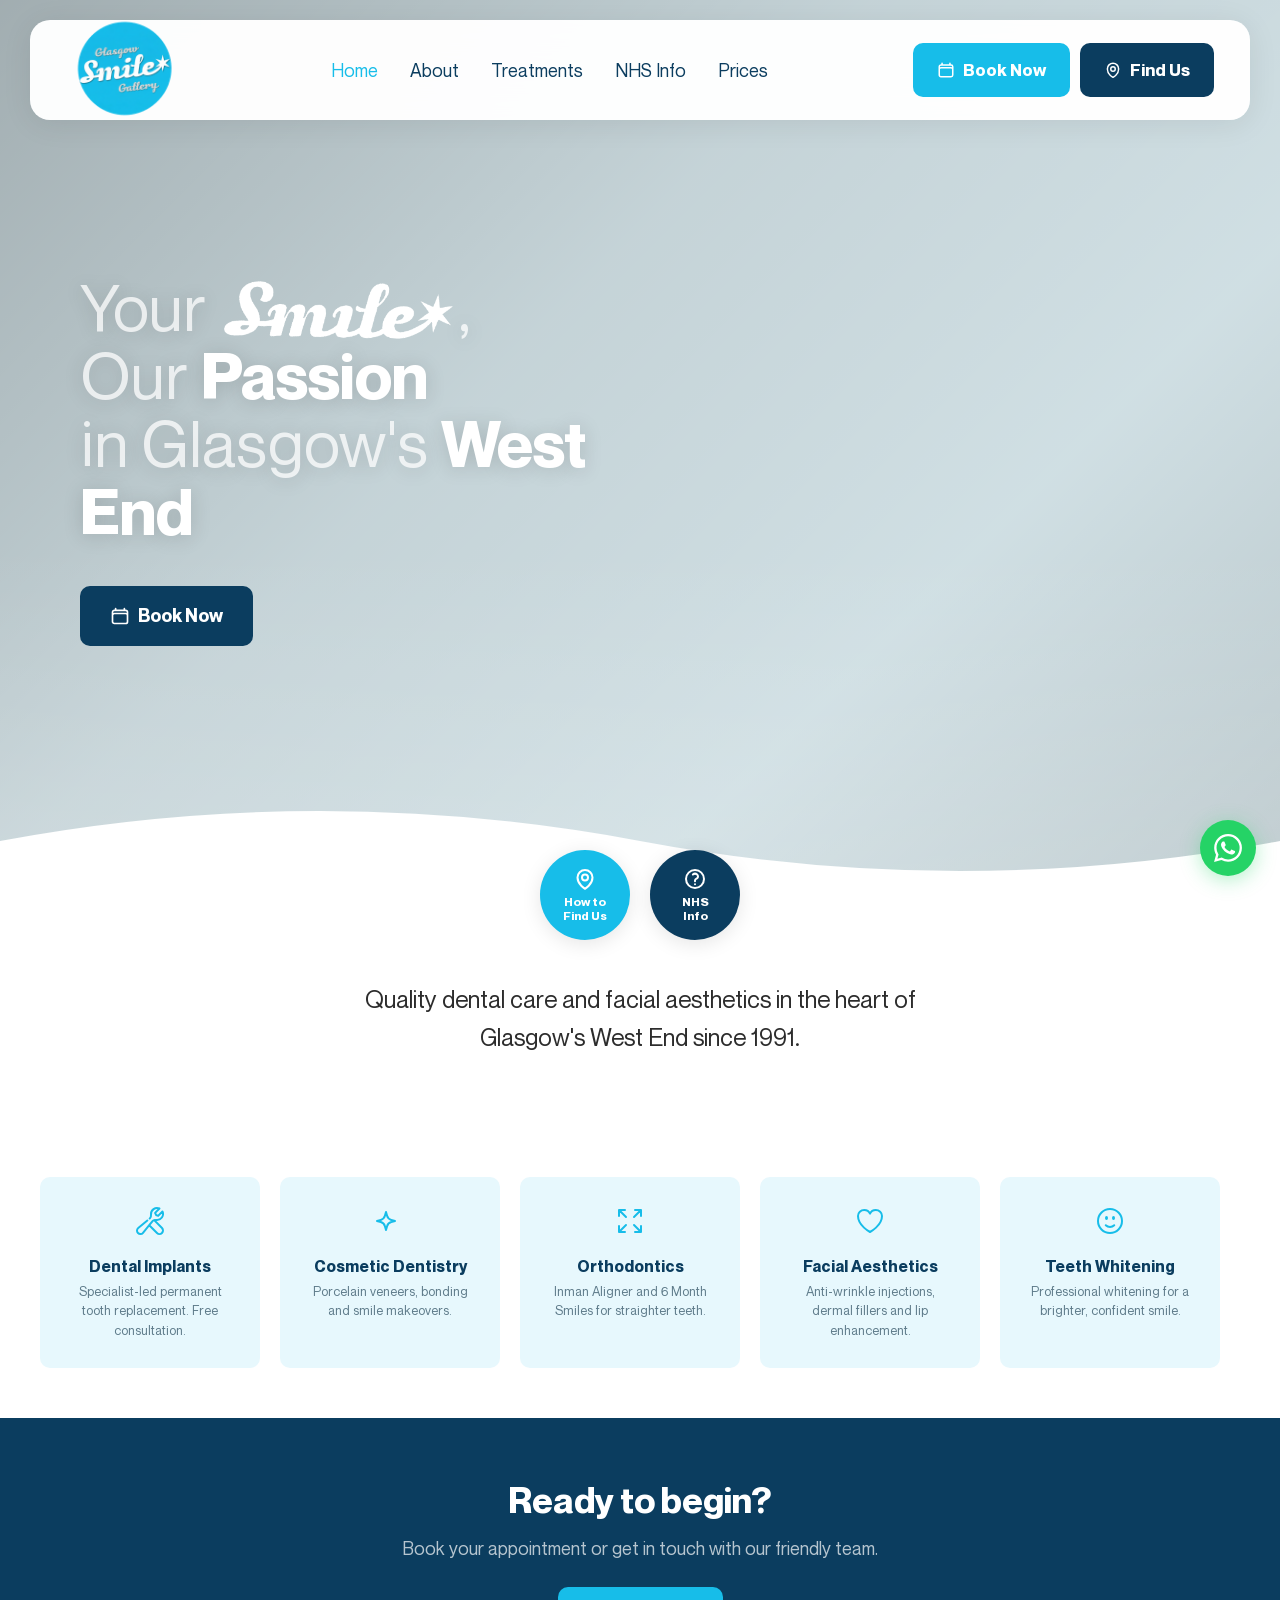
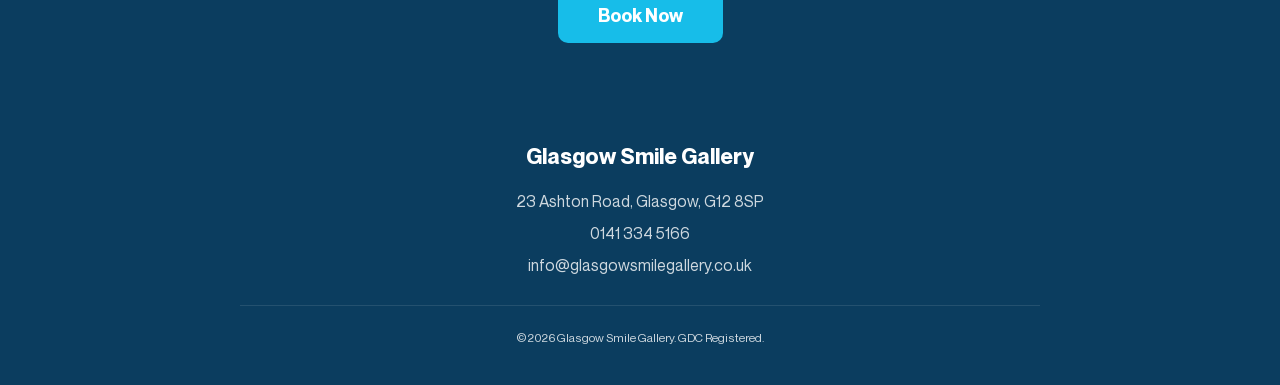
==== index.html @ b2e0656f "Code review fix: strip target=_blank from internal /book/ links The previous commit's sed replacemen" ====
<!DOCTYPE html>
<html lang="en-GB">
<head>
    <meta charset="UTF-8">
    <meta name="viewport" content="width=device-width, initial-scale=1.0">
    <title>Glasgow Smile Gallery | Dentist in Glasgow West End</title>
    <meta name="description" content="Quality dental care and facial aesthetics in Glasgow's West End. Implants, orthodontics, whitening and cosmetic treatments. Book online today.">
    <link rel="canonical" href="https://glasgow-smile-gallery-production.up.railway.app/">
    <meta property="og:title" content="Glasgow Smile Gallery | Dentist in Glasgow West End">
    <meta property="og:description" content="Quality dental care and facial aesthetics in Glasgow's West End. Book online today.">
    <meta property="og:type" content="website">
    <meta property="og:url" content="https://glasgow-smile-gallery-production.up.railway.app/">
    <meta property="og:image" content="https://glasgow-smile-gallery-production.up.railway.app/logo.png">
    <link rel="icon" type="image/png" href="favicon.png">
    <link rel="apple-touch-icon" href="apple-touch-icon.png">
    <link rel="stylesheet" href="styles.css">
    <script type="application/ld+json">
    {
        "@context": "https://schema.org",
        "@type": "Dentist",
        "name": "Glasgow Smile Gallery",
        "image": "https://glasgow-smile-gallery-production.up.railway.app/logo.png",
        "url": "https://glasgow-smile-gallery-production.up.railway.app",
        "telephone": "0141 334 5166",
        "email": "info@glasgowsmilegallery.co.uk",
        "address": {
            "@type": "PostalAddress",
            "streetAddress": "23 Ashton Road",
            "addressLocality": "Glasgow",
            "postalCode": "G12 8SP",
            "addressCountry": "GB"
        },
        "geo": {
            "@type": "GeoCoordinates",
            "latitude": 55.8763,
            "longitude": -4.2928
        },
        "openingHoursSpecification": [
            {"@type": "OpeningHoursSpecification", "dayOfWeek": "Monday", "opens": "09:00", "closes": "17:30"},
            {"@type": "OpeningHoursSpecification", "dayOfWeek": "Tuesday", "opens": "09:00", "closes": "20:00"},
            {"@type": "OpeningHoursSpecification", "dayOfWeek": "Wednesday", "opens": "09:00", "closes": "17:30"},
            {"@type": "OpeningHoursSpecification", "dayOfWeek": "Thursday", "opens": "09:00", "closes": "17:30"},
            {"@type": "OpeningHoursSpecification", "dayOfWeek": "Friday", "opens": "09:00", "closes": "17:30"},
            {"@type": "OpeningHoursSpecification", "dayOfWeek": "Saturday", "opens": "10:00", "closes": "12:30"}
        ],
        "sameAs": [
            "https://facebook.com/glasgowsmilegallery",
            "https://youtube.com/channel/UCJxDzYpsCsJJ_40nl6THbwg"
        ]
    }
    </script>
    <style>
        .hero {
            min-height: 100vh;
            display: flex;
            flex-direction: column;
            justify-content: center;
            position: relative;
            overflow: hidden;
            background: var(--brand-light);
        }

        .hero-video {
            position: absolute;
            inset: 0;
            z-index: 0;
            pointer-events: none;
            overflow: hidden;
            background: var(--brand-light);
        }

        .hero-video video {
            position: absolute;
            top: 0;
            left: 0;
            width: 100%;
            height: 100%;
            object-fit: cover;
            opacity: 0;
            transition: opacity 1.2s ease-in-out;
        }

        .hero-video video.active {
            opacity: 1;
        }

        .hero-overlay {
            position: absolute;
            inset: 0;
            z-index: 1;
            background:
                linear-gradient(135deg,
                    rgba(0, 0, 0, 0.30) 0%,
                    rgba(0, 0, 0, 0.15) 40%,
                    rgba(0, 0, 0, 0.10) 70%,
                    rgba(0, 0, 0, 0.20) 100%
                );
        }

        .hero-curve {
            position: absolute;
            bottom: -1px;
            left: 0;
            right: 0;
            z-index: 3;
            line-height: 0;
        }

        .hero-curve svg {
            display: block;
            width: 100%;
            height: 120px;
        }

        .hero-content {
            position: relative;
            z-index: 2;
            max-width: 1200px;
            margin: 0 auto;
            padding: 140px 40px 120px;
            width: 100%;
        }

        .hero h1 {
            font-family: var(--font-body);
            font-size: clamp(36px, 5vw, 66px);
            font-weight: 400;
            line-height: 1.06;
            color: rgba(255, 255, 255, 0.75);
            max-width: 600px;
            margin-bottom: 40px;
            text-shadow: 0 2px 20px rgba(0, 0, 0, 0.15);
        }

        .hero h1 strong {
            color: #FFFFFF;
            font-weight: 700;
        }

        .logo-smile {
            display: inline-block;
            height: 0.9em;
            width: auto;
            vertical-align: -0.12em;
            margin: 0 0.08em;
        }

        .btn-hero {
            background: var(--brand-dark);
            color: white;
            border: none;
            border-radius: 10px;
            padding: 0 30px;
            height: 60px;
            font-size: 18px;
            font-weight: 700;
        }

        .btn-hero:hover {
            background: #072C44;
            transform: translateY(-2px);
            box-shadow: 0 6px 20px rgba(0, 0, 0, 0.3);
        }

        .curve-circles {
            display: flex;
            justify-content: center;
            gap: 20px;
            position: relative;
            z-index: 4;
            margin-top: -50px;
            padding: 0 40px;
        }

        .curve-circle-link {
            display: flex;
            flex-direction: column;
            align-items: center;
            gap: 8px;
            text-decoration: none;
            transition: transform 0.25s;
        }

        .curve-circle-link:hover { transform: translateY(-4px); }

        .curve-circle {
            width: 90px;
            height: 90px;
            border-radius: 50%;
            display: flex;
            flex-direction: column;
            align-items: center;
            justify-content: center;
            color: white;
            font-family: var(--font-body);
            font-size: 12px;
            font-weight: 700;
            text-align: center;
            line-height: 1.2;
            box-shadow: 0 4px 20px rgba(0, 0, 0, 0.1);
        }

        .curve-circle.blue { background: #17BDE9; }
        .curve-circle.dark { background: #0B3D5F; }

        .curve-circle svg {
            width: 24px;
            height: 24px;
            margin-bottom: 4px;
        }

        .hero::after {
            content: '';
            position: absolute;
            bottom: 0;
            left: 0;
            right: 0;
            height: 40%;
            z-index: 1;
            background: linear-gradient(to top, rgba(255, 255, 255, 0.15) 0%, transparent 100%);
            pointer-events: none;
        }

        .treatment-carousel {
            background: var(--brand-white);
            padding: 60px 40px 40px;
            position: relative;
            z-index: 1;
        }

        .carousel-track {
            display: flex;
            gap: 20px;
            max-width: 1200px;
            margin: 0 auto;
            overflow-x: auto;
            scroll-snap-type: x mandatory;
            -webkit-overflow-scrolling: touch;
            scrollbar-width: none;
            padding-bottom: 10px;
        }

        .carousel-track::-webkit-scrollbar { display: none; }

        .carousel-card {
            flex: 0 0 220px;
            scroll-snap-align: start;
            background: var(--brand-light);
            border-radius: 10px;
            padding: 28px 24px;
            text-align: center;
            text-decoration: none;
            transition: all 0.25s;
            cursor: pointer;
        }

        .carousel-card:hover {
            background: var(--brand-primary);
            color: white;
            transform: translateY(-4px);
            box-shadow: 0 8px 24px rgba(23, 189, 233, 0.2);
        }

        .carousel-card:hover .carousel-card-title,
        .carousel-card:hover .carousel-card-desc,
        .carousel-card:hover .carousel-card-icon {
            color: white;
        }

        .carousel-card-icon {
            font-size: 32px;
            margin-bottom: 12px;
            color: var(--brand-primary);
            transition: color 0.25s;
        }

        .carousel-card-icon svg {
            width: 32px;
            height: 32px;
        }

        .carousel-card-title {
            font-family: var(--font-body);
            font-size: 16px;
            font-weight: 700;
            color: var(--brand-dark);
            margin-bottom: 6px;
            transition: color 0.25s;
        }

        .carousel-card-desc {
            font-family: var(--font-body);
            font-size: 13px;
            font-weight: 400;
            color: var(--brand-muted);
            line-height: 1.5;
            transition: color 0.25s;
        }

        .tagline {
            text-align: center;
            padding: 40px 40px 60px;
            position: relative;
            z-index: 1;
            background: var(--brand-white);
        }

        .tagline p {
            font-family: var(--font-body);
            font-size: clamp(18px, 2.5vw, 24px);
            font-weight: 400;
            color: var(--brand-text);
            max-width: 600px;
            margin: 0 auto;
            line-height: 1.6;
        }

        @media (max-width: 768px) {
            .hero-content { padding: 120px 24px 100px; }
            .hero h1 { font-size: 36px; }
            .hero-curve svg { height: 60px; }
            .curve-circles { margin-top: -35px; gap: 12px; }
            .curve-circle { width: 75px; height: 75px; font-size: 10px; }
            .curve-circle svg { width: 20px; height: 20px; }
            .treatment-carousel { padding: 50px 16px 30px; }
            .carousel-card { flex: 0 0 180px; padding: 20px 16px; }
            .tagline { padding: 30px 24px 100px; }
        }

        @media (max-width: 480px) {
            .hero h1 { font-size: 30px; }
        }
    </style>
</head>
<body>

    <!-- ── FLOATING NAV ── -->
    <header class="nav-wrapper">
        <nav class="nav">
            <a href="/" class="nav-logo">
                <img src="logo.png" alt="Glasgow Smile Gallery" class="nav-logo-img">
            </a>

            <ul class="nav-links" id="navLinks">
                <li><a href="/" class="active">Home</a></li>
                <li><a href="/about.html">About</a></li>
                <li><a href="/treatments.html">Treatments</a></li>
                <li><a href="/nhs-info.html">NHS Info</a></li>
                <li><a href="/prices.html">Prices</a></li>
            </ul>

            <div class="nav-ctas">
                <a href="/book/" class="btn btn-primary">
                    <svg xmlns="http://www.w3.org/2000/svg" fill="none" viewBox="0 0 24 24" stroke-width="2" stroke="currentColor"><path stroke-linecap="round" stroke-linejoin="round" d="M6.75 3v2.25M17.25 3v2.25M3 18.75V7.5a2.25 2.25 0 0 1 2.25-2.25h13.5A2.25 2.25 0 0 1 21 7.5v11.25m-18 0A2.25 2.25 0 0 0 5.25 21h13.5A2.25 2.25 0 0 0 21 18.75m-18 0v-7.5A2.25 2.25 0 0 1 5.25 9h13.5A2.25 2.25 0 0 1 21 11.25v7.5" /></svg>
                    Book Now
                </a>
                <a href="https://maps.google.com/?q=23+Ashton+Road+Glasgow+G12+8SP" class="btn btn-secondary" target="_blank" rel="noopener">
                    <svg xmlns="http://www.w3.org/2000/svg" fill="none" viewBox="0 0 24 24" stroke-width="2" stroke="currentColor"><path stroke-linecap="round" stroke-linejoin="round" d="M15 10.5a3 3 0 1 1-6 0 3 3 0 0 1 6 0Z" /><path stroke-linecap="round" stroke-linejoin="round" d="M19.5 10.5c0 7.142-7.5 11.25-7.5 11.25S4.5 17.642 4.5 10.5a7.5 7.5 0 0 1 15 0Z" /></svg>
                    Find Us
                </a>
            </div>

            <button class="nav-mobile-toggle" onclick="document.getElementById('navLinks').classList.toggle('open')" aria-label="Menu">
                <svg xmlns="http://www.w3.org/2000/svg" fill="none" viewBox="0 0 24 24" stroke-width="2" stroke="currentColor"><path stroke-linecap="round" stroke-linejoin="round" d="M3.75 6.75h16.5M3.75 12h16.5m-16.5 5.25h16.5" /></svg>
            </button>
        </nav>
    </header>

    <main>
    <!-- ── HERO ── -->
    <section class="hero">
        <div class="hero-video">
            <video class="active" muted playsinline>
                <source src="https://videos.pexels.com/video-files/8746866/8746866-hd_1920_1080_25fps.mp4" type="video/mp4">
            </video>
            <video muted playsinline preload="none">
                <source src="https://videos.pexels.com/video-files/8724239/8724239-hd_2048_1080_25fps.mp4" type="video/mp4">
            </video>
            <video muted playsinline preload="none">
                <source src="https://videos.pexels.com/video-files/10159566/10159566-hd_2048_1080_25fps.mp4" type="video/mp4">
            </video>
        </div>
        <div class="hero-overlay"></div>
        <div class="hero-content">
            <h1>Your <img src="smile-text.png" alt="Smile" class="logo-smile">,<br>Our <strong>Passion</strong><br>in Glasgow's <strong>West End</strong></h1>
            <a href="/book/" class="btn btn-hero">
                <svg xmlns="http://www.w3.org/2000/svg" fill="none" viewBox="0 0 24 24" stroke-width="2" stroke="currentColor" style="width:20px;height:20px"><path stroke-linecap="round" stroke-linejoin="round" d="M6.75 3v2.25M17.25 3v2.25M3 18.75V7.5a2.25 2.25 0 0 1 2.25-2.25h13.5A2.25 2.25 0 0 1 21 7.5v11.25m-18 0A2.25 2.25 0 0 0 5.25 21h13.5A2.25 2.25 0 0 0 21 18.75m-18 0v-7.5A2.25 2.25 0 0 1 5.25 9h13.5A2.25 2.25 0 0 1 21 11.25v7.5" /></svg>
                Book Now
            </a>
        </div>
        <div class="hero-curve">
            <svg viewBox="0 0 1440 120" preserveAspectRatio="none" xmlns="http://www.w3.org/2000/svg">
                <path d="M0,120 L0,60 Q360,0 720,60 Q1080,120 1440,60 L1440,120 Z" fill="#FFFFFF"/>
            </svg>
        </div>
    </section>

    <!-- Circle buttons on the curve -->
    <div class="curve-circles">
        <a href="https://maps.google.com/?q=23+Ashton+Road+Glasgow+G12+8SP" class="curve-circle-link" target="_blank" rel="noopener">
            <div class="curve-circle blue">
                <svg xmlns="http://www.w3.org/2000/svg" fill="none" viewBox="0 0 24 24" stroke-width="2" stroke="currentColor"><path stroke-linecap="round" stroke-linejoin="round" d="M15 10.5a3 3 0 1 1-6 0 3 3 0 0 1 6 0Z" /><path stroke-linecap="round" stroke-linejoin="round" d="M19.5 10.5c0 7.142-7.5 11.25-7.5 11.25S4.5 17.642 4.5 10.5a7.5 7.5 0 0 1 15 0Z" /></svg>
                How to<br>Find Us
            </div>
        </a>
        <a href="/nhs-info.html" class="curve-circle-link">
            <div class="curve-circle dark">
                <svg xmlns="http://www.w3.org/2000/svg" fill="none" viewBox="0 0 24 24" stroke-width="2" stroke="currentColor"><path stroke-linecap="round" stroke-linejoin="round" d="M9.879 7.519c1.171-1.025 3.071-1.025 4.242 0 1.172 1.025 1.172 2.687 0 3.712-.203.179-.43.326-.67.442-.745.361-1.45.999-1.45 1.827v.75M21 12a9 9 0 1 1-18 0 9 9 0 0 1 18 0Zm-9 5.25h.008v.008H12v-.008Z" /></svg>
                NHS<br>Info
            </div>
        </a>
    </div>

    <!-- ── TAGLINE ── -->
    <section class="tagline">
        <p>Quality dental care and facial aesthetics in the heart of Glasgow's West End since 1991.</p>
    </section>

    <!-- ── TREATMENT CAROUSEL ── -->
    <div class="treatment-carousel">
        <div class="carousel-track">
            <a href="/implants.html" class="carousel-card">
                <div class="carousel-card-icon">
                    <svg xmlns="http://www.w3.org/2000/svg" fill="none" viewBox="0 0 24 24" stroke-width="1.5" stroke="currentColor"><path stroke-linecap="round" stroke-linejoin="round" d="M11.42 15.17 17.25 21A2.652 2.652 0 0 0 21 17.25l-5.877-5.877M11.42 15.17l2.496-3.03c.317-.384.74-.626 1.208-.766M11.42 15.17l-4.655 5.653a2.548 2.548 0 1 1-3.586-3.586l6.837-5.63m5.108-.233c.55-.164 1.163-.188 1.743-.14a4.5 4.5 0 0 0 4.486-6.336l-3.276 3.277a3.004 3.004 0 0 1-2.25-2.25l3.276-3.276a4.5 4.5 0 0 0-6.336 4.486c.091 1.076-.071 2.264-.904 2.95l-.102.085" /></svg>
                </div>
                <div class="carousel-card-title">Dental Implants</div>
                <div class="carousel-card-desc">Specialist-led permanent tooth replacement. Free consultation.</div>
            </a>
            <a href="/treatments.html" class="carousel-card">
                <div class="carousel-card-icon">
                    <svg xmlns="http://www.w3.org/2000/svg" fill="none" viewBox="0 0 24 24" stroke-width="1.5" stroke="currentColor"><path stroke-linecap="round" stroke-linejoin="round" d="M9.813 15.904 9 18.75l-.813-2.846a4.5 4.5 0 0 0-3.09-3.09L2.25 12l2.846-.813a4.5 4.5 0 0 0 3.09-3.09L9 5.25l.813 2.846a4.5 4.5 0 0 0 3.09 3.09L15.75 12l-2.846.813a4.5 4.5 0 0 0-3.09 3.09Z" /></svg>
                </div>
                <div class="carousel-card-title">Cosmetic Dentistry</div>
                <div class="carousel-card-desc">Porcelain veneers, bonding and smile makeovers.</div>
            </a>
            <a href="/treatments.html" class="carousel-card">
                <div class="carousel-card-icon">
                    <svg xmlns="http://www.w3.org/2000/svg" fill="none" viewBox="0 0 24 24" stroke-width="1.5" stroke="currentColor"><path stroke-linecap="round" stroke-linejoin="round" d="M3.75 3.75v4.5m0-4.5h4.5m-4.5 0L9 9M3.75 20.25v-4.5m0 4.5h4.5m-4.5 0L9 15M20.25 3.75h-4.5m4.5 0v4.5m0-4.5L15 9m5.25 11.25h-4.5m4.5 0v-4.5m0 4.5L15 15" /></svg>
                </div>
                <div class="carousel-card-title">Orthodontics</div>
                <div class="carousel-card-desc">Inman Aligner and 6 Month Smiles for straighter teeth.</div>
            </a>
            <a href="/treatments.html" class="carousel-card">
                <div class="carousel-card-icon">
                    <svg xmlns="http://www.w3.org/2000/svg" fill="none" viewBox="0 0 24 24" stroke-width="1.5" stroke="currentColor"><path stroke-linecap="round" stroke-linejoin="round" d="M21 8.25c0-2.485-2.099-4.5-4.688-4.5-1.935 0-3.597 1.126-4.312 2.733-.715-1.607-2.377-2.733-4.313-2.733C5.1 3.75 3 5.765 3 8.25c0 7.22 9 12 9 12s9-4.78 9-12Z" /></svg>
                </div>
                <div class="carousel-card-title">Facial Aesthetics</div>
                <div class="carousel-card-desc">Anti-wrinkle injections, dermal fillers and lip enhancement.</div>
            </a>
            <a href="/treatments.html" class="carousel-card">
                <div class="carousel-card-icon">
                    <svg xmlns="http://www.w3.org/2000/svg" fill="none" viewBox="0 0 24 24" stroke-width="1.5" stroke="currentColor"><path stroke-linecap="round" stroke-linejoin="round" d="M15.182 15.182a4.5 4.5 0 0 1-6.364 0M21 12a9 9 0 1 1-18 0 9 9 0 0 1 18 0ZM9.75 9.75c0 .414-.168.75-.375.75S9 10.164 9 9.75 9.168 9 9.375 9s.375.336.375.75Zm-.375 0h.008v.015h-.008V9.75Zm5.625 0c0 .414-.168.75-.375.75s-.375-.336-.375-.75.168-.75.375-.75.375.336.375.75Zm-.375 0h.008v.015h-.008V9.75Z" /></svg>
                </div>
                <div class="carousel-card-title">Teeth Whitening</div>
                <div class="carousel-card-desc">Professional whitening for a brighter, confident smile.</div>
            </a>
            <a href="/treatments.html" class="carousel-card">
                <div class="carousel-card-icon">
                    <svg xmlns="http://www.w3.org/2000/svg" fill="none" viewBox="0 0 24 24" stroke-width="1.5" stroke="currentColor"><path stroke-linecap="round" stroke-linejoin="round" d="M9 12.75 11.25 15 15 9.75M21 12a9 9 0 1 1-18 0 9 9 0 0 1 18 0Z" /></svg>
                </div>
                <div class="carousel-card-title">General & NHS</div>
                <div class="carousel-card-desc">Check-ups, fillings, crowns and preventive dental care.</div>
            </a>
        </div>
    </div>

    <!-- ── CTA BANNER ── -->
    <div class="cta-banner">
        <h2>Ready to begin?</h2>
        <p>Book your appointment or get in touch with our friendly team.</p>
        <a href="/book/" class="btn btn-primary btn-lg">Book Now</a>
    </div>

    </main>

    <!-- ── FOOTER ── -->
    <footer class="footer" id="find-us">
        <div class="footer-content">
            <div class="footer-logo">Glasgow Smile Gallery</div>
            <div class="footer-info">
                <a href="https://maps.google.com/?q=23+Ashton+Road+Glasgow+G12+8SP" target="_blank" rel="noopener">23 Ashton Road, Glasgow, G12 8SP</a><br>
                <a href="tel:01413345166">0141 334 5166</a><br>
                <a href="mailto:info@glasgowsmilegallery.co.uk">info@glasgowsmilegallery.co.uk</a>
            </div>
            <div class="footer-bottom">
                &copy; 2026 Glasgow Smile Gallery. GDC Registered.
            </div>
        </div>
    </footer>

    <!-- ── WHATSAPP FLOAT ── -->
    <a href="https://wa.me/441413345166" class="whatsapp-float" target="_blank" rel="noopener" aria-label="WhatsApp">
        <svg viewBox="0 0 24 24" xmlns="http://www.w3.org/2000/svg"><path d="M17.472 14.382c-.297-.149-1.758-.867-2.03-.967-.273-.099-.471-.148-.67.15-.197.297-.767.966-.94 1.164-.173.199-.347.223-.644.075-.297-.15-1.255-.463-2.39-1.475-.883-.788-1.48-1.761-1.653-2.059-.173-.297-.018-.458.13-.606.134-.133.298-.347.446-.52.149-.174.198-.298.298-.497.099-.198.05-.371-.025-.52-.075-.149-.669-1.612-.916-2.207-.242-.579-.487-.5-.669-.51-.173-.008-.371-.01-.57-.01-.198 0-.52.074-.792.372-.272.297-1.04 1.016-1.04 2.479 0 1.462 1.065 2.875 1.213 3.074.149.198 2.096 3.2 5.077 4.487.709.306 1.262.489 1.694.625.712.227 1.36.195 1.871.118.571-.085 1.758-.719 2.006-1.413.248-.694.248-1.289.173-1.413-.074-.124-.272-.198-.57-.347m-5.421 7.403h-.004a9.87 9.87 0 01-5.031-1.378l-.361-.214-3.741.982.998-3.648-.235-.374a9.86 9.86 0 01-1.51-5.26c.001-5.45 4.436-9.884 9.888-9.884 2.64 0 5.122 1.03 6.988 2.898a9.825 9.825 0 012.893 6.994c-.003 5.45-4.437 9.884-9.885 9.884m8.413-18.297A11.815 11.815 0 0012.05 0C5.495 0 .16 5.335.157 11.892c0 2.096.547 4.142 1.588 5.945L.057 24l6.305-1.654a11.882 11.882 0 005.683 1.448h.005c6.554 0 11.89-5.335 11.893-11.893a11.821 11.821 0 00-3.48-8.413Z"/></svg>
    </a>

    <!-- ── MOBILE STICKY BOOK NOW ── -->
    <div class="mobile-sticky">
        <a href="/book/" class="btn btn-primary">
            <svg xmlns="http://www.w3.org/2000/svg" fill="none" viewBox="0 0 24 24" stroke-width="2" stroke="currentColor"><path stroke-linecap="round" stroke-linejoin="round" d="M6.75 3v2.25M17.25 3v2.25M3 18.75V7.5a2.25 2.25 0 0 1 2.25-2.25h13.5A2.25 2.25 0 0 1 21 7.5v11.25m-18 0A2.25 2.25 0 0 0 5.25 21h13.5A2.25 2.25 0 0 0 21 18.75m-18 0v-7.5A2.25 2.25 0 0 1 5.25 9h13.5A2.25 2.25 0 0 1 21 11.25v7.5" /></svg>
            Book Now
        </a>
    </div>

    <!-- ── VIDEO ROTATION CONTROLLER ── -->
    <script>
    (function() {
        var videos = document.querySelectorAll('.hero-video video');
        if (!videos.length) return;

        var clips = [
            { start: 3, end: 7, speed: 0.7 },
            { start: 1, end: 4, speed: 1.0 },
            { start: 2, end: 6, speed: 0.8 }
        ];

        var current = 0;

        function playClip(index) {
            var video = videos[index];
            var clip = clips[index];

            video.playbackRate = clip.speed;
            video.currentTime = clip.start;
            video.classList.add('active');
            video.play().catch(function(){});

            var checkTime = setInterval(function() {
                if (video.currentTime >= clip.end) {
                    clearInterval(checkTime);
                    video.classList.remove('active');

                    current = (current + 1) % videos.length;
                    setTimeout(function() {
                        playClip(current);
                    }, 300);
                }
            }, 100);
        }

        videos[0].addEventListener('canplay', function() {
            playClip(0);
        }, { once: true });

        videos.forEach(function(v) {
            v.load();
        });
    })();
    </script>

</body>
</html>
---- styles.css ----
/* ============================================
   GLASGOW SMILE GALLERY — Design System
   CubeDental-inspired. Clarity-first.
   Self-hosted typography.
   ============================================ */

/* ── @FONT-FACE — EDITORIAL NEW (Display/Headings) ── */
@font-face {
    font-family: 'Editorial New';
    src: url('fonts/EditorialNew-Light.woff2') format('woff2');
    font-weight: 300;
    font-style: normal;
    font-display: swap;
}

@font-face {
    font-family: 'Editorial New';
    src: url('fonts/EditorialNew-Regular.woff2') format('woff2');
    font-weight: 400;
    font-style: normal;
    font-display: swap;
}

@font-face {
    font-family: 'Editorial New';
    src: url('fonts/EditorialNew-Medium.woff2') format('woff2');
    font-weight: 500;
    font-style: normal;
    font-display: swap;
}

/* ── @FONT-FACE — NEUE MONTREAL (Body/Nav/UI) ── */
@font-face {
    font-family: 'Neue Montreal';
    src: url('fonts/NeueMontreal-Light.woff2') format('woff2');
    font-weight: 300;
    font-style: normal;
    font-display: swap;
}

@font-face {
    font-family: 'Neue Montreal';
    src: url('fonts/NeueMontreal-Regular.woff2') format('woff2');
    font-weight: 400;
    font-style: normal;
    font-display: swap;
}

@font-face {
    font-family: 'Neue Montreal';
    src: url('fonts/NeueMontreal-Medium.woff2') format('woff2');
    font-weight: 500;
    font-style: normal;
    font-display: swap;
}

@font-face {
    font-family: 'Neue Montreal';
    src: url('fonts/NeueMontreal-Bold.woff2') format('woff2');
    font-weight: 700;
    font-style: normal;
    font-display: swap;
}

/* ── @FONT-FACE — CORPORATIVE SANS ROUNDED (Cards/Info) ── */
@font-face {
    font-family: 'Corporative Sans Rd';
    src: url('fonts/CorporativeSansRd-Light.woff2') format('woff2');
    font-weight: 300;
    font-style: normal;
    font-display: swap;
}

@font-face {
    font-family: 'Corporative Sans Rd';
    src: url('fonts/CorporativeSansRd-Regular.woff2') format('woff2');
    font-weight: 400;
    font-style: normal;
    font-display: swap;
}

:root {
    --brand-primary: #17BDE9;
    --brand-accent: #17BDE9;
    --brand-dark: #0B3D5F;
    --brand-light: #E7F8FD;
    --brand-white: #FFFFFF;
    --brand-text: #2C2C2C;
    --brand-muted: #5E7B8A;
    --brand-border: #CFEBF5;
    --nav-shadow: 0 4px 30px rgba(0, 0, 0, 0.08);
    --radius-nav: 20px;
    --radius-btn: 10px;
    --font-display: 'Editorial New', Georgia, serif;
    --font-body: 'Neue Montreal', -apple-system, BlinkMacSystemFont, sans-serif;
    --font-detail: 'Corporative Sans Rd', 'Neue Montreal', sans-serif;
}

* { margin: 0; padding: 0; box-sizing: border-box; }

html {
    scroll-behavior: smooth;
    -webkit-font-smoothing: antialiased;
}

body {
    font-family: var(--font-body);
    font-size: 18px;
    color: var(--brand-text);
    background: var(--brand-white);
    overflow-x: hidden;
}

/* ── FLOATING NAV ── */
.nav-wrapper {
    position: fixed;
    top: 0;
    left: 0;
    right: 0;
    z-index: 100;
    padding: 20px 30px;
}

.nav {
    max-width: 1400px;
    margin: 0 auto;
    background: rgba(255, 255, 255, 0.97);
    backdrop-filter: blur(20px);
    -webkit-backdrop-filter: blur(20px);
    border-radius: var(--radius-nav);
    box-shadow: var(--nav-shadow);
    display: flex;
    align-items: center;
    justify-content: space-between;
    padding: 24px 36px;
    height: 100px;
}

.nav-logo {
    display: flex;
    align-items: center;
    text-decoration: none;
    color: var(--brand-dark);
    flex-shrink: 0;
}

.nav-logo-img {
    display: block;
    height: 120px;
    width: auto;
}

.nav-links {
    display: flex;
    align-items: center;
    gap: 32px;
    list-style: none;
}

.nav-links a {
    text-decoration: none;
    color: var(--brand-dark);
    font-size: 18px;
    font-weight: 400;
    transition: color 0.2s;
}

.nav-links a:hover,
.nav-links a.active {
    color: var(--brand-accent);
}

.nav-ctas {
    display: flex;
    gap: 10px;
}

.btn {
    display: inline-flex;
    align-items: center;
    justify-content: center;
    gap: 8px;
    padding: 0 24px;
    height: 54px;
    border-radius: var(--radius-btn);
    font-family: var(--font-body);
    font-size: 17px;
    font-weight: 700;
    text-decoration: none;
    cursor: pointer;
    border: none;
    transition: all 0.25s ease;
}

/* Light brand blue — primary commit action (Book Now) */
.btn-primary {
    background: var(--brand-accent);
    color: white;
}

.btn-primary:hover {
    background: #0FA8D0;
    transform: translateY(-1px);
    box-shadow: 0 4px 15px rgba(23, 189, 233, 0.35);
}

/* Dark navy — weight/hierarchy/emphasis (Find Us, Our Locations) */
.btn-secondary {
    background: var(--brand-dark);
    color: white;
}

.btn-secondary:hover {
    background: #072C44;
    transform: translateY(-1px);
    box-shadow: 0 4px 15px rgba(11, 61, 95, 0.35);
}

.btn-outline {
    background: transparent;
    color: var(--brand-primary);
    border: 2px solid var(--brand-primary);
}

.btn-outline:hover {
    background: var(--brand-primary);
    color: white;
    transform: translateY(-1px);
    box-shadow: 0 4px 15px rgba(23, 189, 233, 0.35);
}

.btn-dark {
    background: var(--brand-dark);
    color: white;
    border-radius: var(--radius-btn);
    padding: 0 30px;
    height: 60px;
    font-size: 18px;
}

.btn-dark:hover {
    background: #072C44;
    transform: translateY(-2px);
    box-shadow: 0 6px 20px rgba(11, 61, 95, 0.3);
}

.btn-lg {
    padding: 0 40px;
    height: 56px;
    font-size: 18px;
}

.btn svg {
    width: 18px;
    height: 18px;
}

.nav-mobile-toggle {
    display: none;
    background: none;
    border: none;
    cursor: pointer;
    padding: 8px;
    color: var(--brand-dark);
}

.nav-mobile-toggle svg {
    width: 24px;
    height: 24px;
}

/* ── PAGE HEADER ── */
.page-header {
    padding: 160px 40px 60px;
    text-align: center;
    background: linear-gradient(135deg, var(--brand-light) 0%, rgba(23, 189, 233, 0.06) 100%);
}

.page-header h1 {
    font-family: var(--font-body);
    font-size: clamp(36px, 5vw, 54px);
    font-weight: 700;
    color: var(--brand-dark);
    margin-bottom: 16px;
}

.page-header p {
    font-family: var(--font-body);
    font-size: 20px;
    font-weight: 400;
    color: var(--brand-muted);
    max-width: 500px;
    margin: 0 auto;
}

/* ── CONTENT SECTIONS ── */
.section {
    padding: 60px 40px;
    max-width: 900px;
    margin: 0 auto;
}

.section h2 {
    font-family: var(--font-body);
    font-size: clamp(26px, 3.5vw, 36px);
    font-weight: 700;
    color: var(--brand-dark);
    margin-bottom: 20px;
}

.section a {
    color: var(--brand-primary);
    text-decoration: none;
}

.section a:hover {
    text-decoration: underline;
}

.section p {
    font-family: var(--font-body);
    font-size: 18px;
    font-weight: 400;
    line-height: 1.7;
    color: var(--brand-text);
    margin-bottom: 16px;
}

/* ── CARD GRID ── */
.card-grid {
    display: grid;
    grid-template-columns: repeat(auto-fill, minmax(260px, 1fr));
    gap: 20px;
    margin: 30px 0;
}

.card {
    background: var(--brand-white);
    border: 1px solid var(--brand-border);
    border-radius: var(--radius-btn);
    padding: 28px;
    transition: all 0.25s;
    text-decoration: none;
    display: block;
}

a.card:hover {
    border-color: var(--brand-accent);
    box-shadow: 0 8px 30px rgba(23, 189, 233, 0.1);
    transform: translateY(-2px);
}

.card h3 {
    font-family: var(--font-body);
    font-size: 20px;
    font-weight: 700;
    color: var(--brand-dark);
    margin-bottom: 8px;
}

.card p {
    font-family: var(--font-body);
    font-size: 16px;
    font-weight: 400;
    color: var(--brand-muted);
    line-height: 1.6;
    margin-bottom: 0;
}

.card-icon {
    width: 44px;
    height: 44px;
    background: var(--brand-light);
    border-radius: var(--radius-btn);
    display: flex;
    align-items: center;
    justify-content: center;
    margin-bottom: 16px;
    color: var(--brand-accent);
}

.card-icon svg {
    width: 22px;
    height: 22px;
}

/* ── PRICE TABLE ── */
.price-table {
    width: 100%;
    border-collapse: collapse;
    margin: 30px 0;
}

.price-table th,
.price-table td {
    padding: 16px 20px;
    text-align: left;
    border-bottom: 1px solid var(--brand-border);
}

.price-table th {
    font-family: var(--font-body);
    font-size: 13px;
    font-weight: 700;
    text-transform: uppercase;
    letter-spacing: 1px;
    color: var(--brand-muted);
    background: var(--brand-light);
}

.price-table td {
    font-family: var(--font-body);
    font-size: 16px;
    font-weight: 400;
}

.price-table td:last-child {
    font-weight: 700;
    color: var(--brand-dark);
    text-align: right;
}

.price-table th:last-child {
    text-align: right;
}

.price-table tbody tr:hover {
    background: rgba(23, 189, 233, 0.04);
}

/* ── CTA BANNER ── */
.cta-banner {
    background: var(--brand-dark);
    color: white;
    padding: 60px 40px;
    text-align: center;
}

.cta-banner h2 {
    font-family: var(--font-body);
    font-size: clamp(26px, 4vw, 36px);
    font-weight: 700;
    color: white;
    margin-bottom: 16px;
}

.cta-banner p {
    font-family: var(--font-body);
    color: rgba(255, 255, 255, 0.7);
    font-size: 18px;
    margin-bottom: 28px;
    max-width: 500px;
    margin-left: auto;
    margin-right: auto;
}

/* ── TEAM GRID ── */
.team-grid {
    display: grid;
    grid-template-columns: repeat(auto-fill, minmax(200px, 1fr));
    gap: 24px;
    margin: 30px 0;
}

.team-card {
    text-align: center;
    padding: 24px;
}

.team-avatar {
    width: 80px;
    height: 80px;
    border-radius: 50%;
    background: var(--brand-light);
    margin: 0 auto 16px;
    display: flex;
    align-items: center;
    justify-content: center;
    font-family: var(--font-body);
    font-size: 24px;
    font-weight: 700;
    color: var(--brand-dark);
}

.team-card h3 {
    font-family: var(--font-body);
    font-size: 18px;
    font-weight: 700;
    color: var(--brand-dark);
    margin-bottom: 4px;
}

.team-card p {
    font-family: var(--font-body);
    font-size: 15px;
    font-weight: 400;
    color: var(--brand-muted);
    margin-bottom: 0;
}

/* ── INFO BOX ── */
.info-box {
    background: var(--brand-light);
    border-radius: var(--radius-btn);
    padding: 28px;
    margin: 24px 0;
}

.info-box h3 {
    font-family: var(--font-body);
    font-size: 18px;
    font-weight: 700;
    color: var(--brand-dark);
    margin-bottom: 8px;
}

.info-box p, .info-box li {
    font-family: var(--font-body);
    font-size: 16px;
    font-weight: 400;
    color: var(--brand-text);
    line-height: 1.7;
}

.info-box ul {
    list-style: none;
    padding: 0;
}

.info-box li {
    padding: 6px 0;
    padding-left: 20px;
    position: relative;
}

.info-box li::before {
    content: '';
    position: absolute;
    left: 0;
    top: 14px;
    width: 8px;
    height: 8px;
    border-radius: 50%;
    background: var(--brand-accent);
}

/* ── TREATMENT DETAIL PAGE ── */
.treatment-detail {
    padding: 60px 40px;
    max-width: 800px;
    margin: 0 auto;
}

.treatment-detail > p {
    font-family: var(--font-body);
    font-size: 18px;
    font-weight: 400;
    line-height: 1.8;
    color: var(--brand-text);
    margin-bottom: 20px;
}

.treatment-detail h2 {
    font-family: var(--font-body);
    font-size: 28px;
    font-weight: 700;
    color: var(--brand-dark);
    margin: 40px 0 20px;
}

/* FAQ Accordion */
.faq-list {
    margin: 30px 0;
}

.faq-item {
    border-bottom: 1px solid var(--brand-border);
}

.faq-question {
    width: 100%;
    display: flex;
    justify-content: space-between;
    align-items: center;
    padding: 20px 0;
    background: none;
    border: none;
    cursor: pointer;
    font-family: var(--font-body);
    font-size: 18px;
    font-weight: 700;
    color: var(--brand-dark);
    text-align: left;
}

.faq-question:hover {
    color: var(--brand-primary);
}

.faq-icon {
    font-size: 24px;
    font-weight: 300;
    color: var(--brand-primary);
    transition: transform 0.3s;
    flex-shrink: 0;
    margin-left: 16px;
}

.faq-item.open .faq-icon {
    transform: rotate(45deg);
}

.faq-answer {
    display: none;
    padding: 0 0 20px;
    font-family: var(--font-body);
    font-size: 16px;
    font-weight: 400;
    line-height: 1.7;
    color: var(--brand-muted);
}

.faq-item.open .faq-answer {
    display: block;
}

/* Treatment enquiry box */
.enquiry-box {
    background: var(--brand-light);
    border-radius: var(--radius-btn);
    padding: 40px;
    text-align: center;
    margin: 40px 0;
}

.enquiry-box h3 {
    font-family: var(--font-body);
    font-size: 24px;
    font-weight: 700;
    color: var(--brand-dark);
    margin-bottom: 12px;
}

.enquiry-box p {
    font-family: var(--font-body);
    font-size: 16px;
    color: var(--brand-muted);
    margin-bottom: 20px;
}

@media (max-width: 768px) {
    .treatment-detail { padding: 40px 24px; }
    .enquiry-box { padding: 28px 20px; }
}

/* ── FEATURED TREATMENT ── */
.featured-treatment {
    padding: 60px 40px;
    background: var(--brand-light);
}

.featured-inner {
    max-width: 900px;
    margin: 0 auto;
    text-align: center;
}

.featured-badge {
    display: inline-block;
    font-family: var(--font-body);
    font-size: 13px;
    font-weight: 700;
    text-transform: uppercase;
    letter-spacing: 2px;
    color: var(--brand-primary);
    margin-bottom: 16px;
}

.featured-inner h2 {
    font-family: var(--font-body);
    font-size: clamp(30px, 4vw, 44px);
    font-weight: 700;
    color: var(--brand-dark);
    margin-bottom: 16px;
}

.featured-inner p {
    font-family: var(--font-body);
    font-size: 18px;
    font-weight: 400;
    color: var(--brand-text);
    line-height: 1.7;
    max-width: 650px;
    margin: 0 auto 24px;
}

.featured-stats {
    display: flex;
    justify-content: center;
    gap: 40px;
    margin: 32px 0;
    flex-wrap: wrap;
}

.featured-stat {
    text-align: center;
}

.featured-stat-number {
    font-family: var(--font-body);
    font-size: 36px;
    font-weight: 700;
    color: var(--brand-primary);
    display: block;
}

.featured-stat-label {
    font-family: var(--font-body);
    font-size: 14px;
    font-weight: 400;
    color: var(--brand-muted);
}

/* ── TESTIMONIALS ── */
.testimonials {
    padding: 60px 40px;
    background: var(--brand-light);
}

.testimonials h2 {
    font-family: var(--font-body);
    font-size: clamp(26px, 3.5vw, 36px);
    font-weight: 700;
    color: var(--brand-dark);
    text-align: center;
    margin-bottom: 12px;
}

.testimonials-subtitle {
    text-align: center;
    font-size: 18px;
    color: var(--brand-muted);
    margin-bottom: 40px;
}

.testimonial-grid {
    display: grid;
    grid-template-columns: repeat(auto-fill, minmax(300px, 1fr));
    gap: 24px;
    max-width: 1000px;
    margin: 0 auto;
}

.testimonial-card {
    background: var(--brand-white);
    border-radius: var(--radius-btn);
    padding: 28px;
    box-shadow: 0 2px 12px rgba(0, 0, 0, 0.04);
}

.testimonial-stars {
    color: #F5A623;
    font-size: 18px;
    letter-spacing: 2px;
    margin-bottom: 12px;
}

.testimonial-text {
    font-family: var(--font-body);
    font-size: 15px;
    font-weight: 400;
    line-height: 1.7;
    color: var(--brand-text);
    margin-bottom: 16px;
    font-style: italic;
}

.testimonial-author {
    font-family: var(--font-body);
    font-size: 14px;
    font-weight: 700;
    color: var(--brand-dark);
}

/* ── TEAM WITH PHOTOS ── */
.team-photo-grid {
    display: grid;
    grid-template-columns: repeat(auto-fill, minmax(220px, 1fr));
    gap: 28px;
    margin: 30px 0;
}

.team-photo-card {
    text-align: center;
}

.team-photo {
    width: 160px;
    height: 160px;
    border-radius: 50%;
    object-fit: cover;
    object-position: center top;
    margin: 0 auto 16px;
    display: block;
    border: 4px solid var(--brand-light);
}

.team-photo-card h3 {
    font-family: var(--font-body);
    font-size: 18px;
    font-weight: 700;
    color: var(--brand-dark);
    margin-bottom: 4px;
}

.team-photo-card .team-role {
    font-family: var(--font-body);
    font-size: 14px;
    font-weight: 400;
    color: var(--brand-primary);
    margin-bottom: 8px;
}

.team-photo-card .team-bio {
    font-family: var(--font-body);
    font-size: 14px;
    font-weight: 400;
    color: var(--brand-muted);
    line-height: 1.6;
}

/* ── FOOTER ── */
.footer {
    background: var(--brand-dark);
    color: rgba(255, 255, 255, 0.8);
    padding: 40px;
    text-align: center;
}

.footer-content {
    max-width: 800px;
    margin: 0 auto;
}

.footer-logo {
    font-family: var(--font-body);
    font-size: 22px;
    font-weight: 700;
    color: white;
    margin-bottom: 16px;
}

.footer-info {
    font-family: var(--font-body);
    font-size: 16px;
    font-weight: 400;
    line-height: 2;
}

.footer-info a {
    color: rgba(255, 255, 255, 0.8);
    text-decoration: none;
}

.footer-info a:hover {
    text-decoration: underline;
    color: white;
}

.footer-bottom {
    margin-top: 24px;
    padding-top: 24px;
    border-top: 1px solid rgba(255, 255, 255, 0.1);
    font-size: 12px;
}

/* ── WHATSAPP FLOAT ── */
.whatsapp-float {
    position: fixed;
    bottom: 24px;
    right: 24px;
    width: 56px;
    height: 56px;
    background: #25D366;
    border-radius: 50%;
    display: flex;
    align-items: center;
    justify-content: center;
    box-shadow: 0 4px 20px rgba(37, 211, 102, 0.35);
    z-index: 99;
    transition: transform 0.25s;
    text-decoration: none;
}

.whatsapp-float:hover {
    transform: scale(1.1);
}

.whatsapp-float svg {
    width: 28px;
    height: 28px;
    fill: white;
}

/* ── MOBILE STICKY ── */
.mobile-sticky {
    display: none;
    position: fixed;
    bottom: 0;
    left: 0;
    right: 0;
    z-index: 98;
    padding: 12px 16px;
    background: rgba(255, 255, 255, 0.95);
    backdrop-filter: blur(20px);
    -webkit-backdrop-filter: blur(20px);
    box-shadow: 0 -4px 20px rgba(0, 0, 0, 0.08);
}

.mobile-sticky .btn {
    width: 100%;
    justify-content: center;
    padding: 14px;
    font-size: 16px;
}

/* ── RESPONSIVE ── */
@media (max-width: 768px) {
    .nav-wrapper { padding: 8px 16px; }
    .nav { padding: 10px 16px; }
    .nav-links { display: none; }
    .nav-ctas .btn-outline { display: none; }
    .nav-mobile-toggle { display: block; }

    .nav-links.open {
        display: flex;
        flex-direction: column;
        position: absolute;
        top: 100%;
        left: 16px;
        right: 16px;
        background: white;
        border-radius: var(--radius-nav);
        box-shadow: var(--nav-shadow);
        padding: 20px;
        margin-top: 8px;
        gap: 16px;
    }

    .page-header { padding: 120px 24px 40px; }
    .section { padding: 40px 24px; }
    .cta-banner { padding: 40px 24px; }
    .footer { padding: 30px 24px; }

    .card-grid {
        grid-template-columns: 1fr;
    }

    .team-grid {
        grid-template-columns: repeat(2, 1fr);
    }

    .price-table th, .price-table td {
        padding: 12px;
        font-size: 14px;
    }

    .mobile-sticky { display: block; }
    .whatsapp-float { bottom: 84px; }
}

@media (max-width: 480px) {
    .team-grid { grid-template-columns: 1fr; }
}
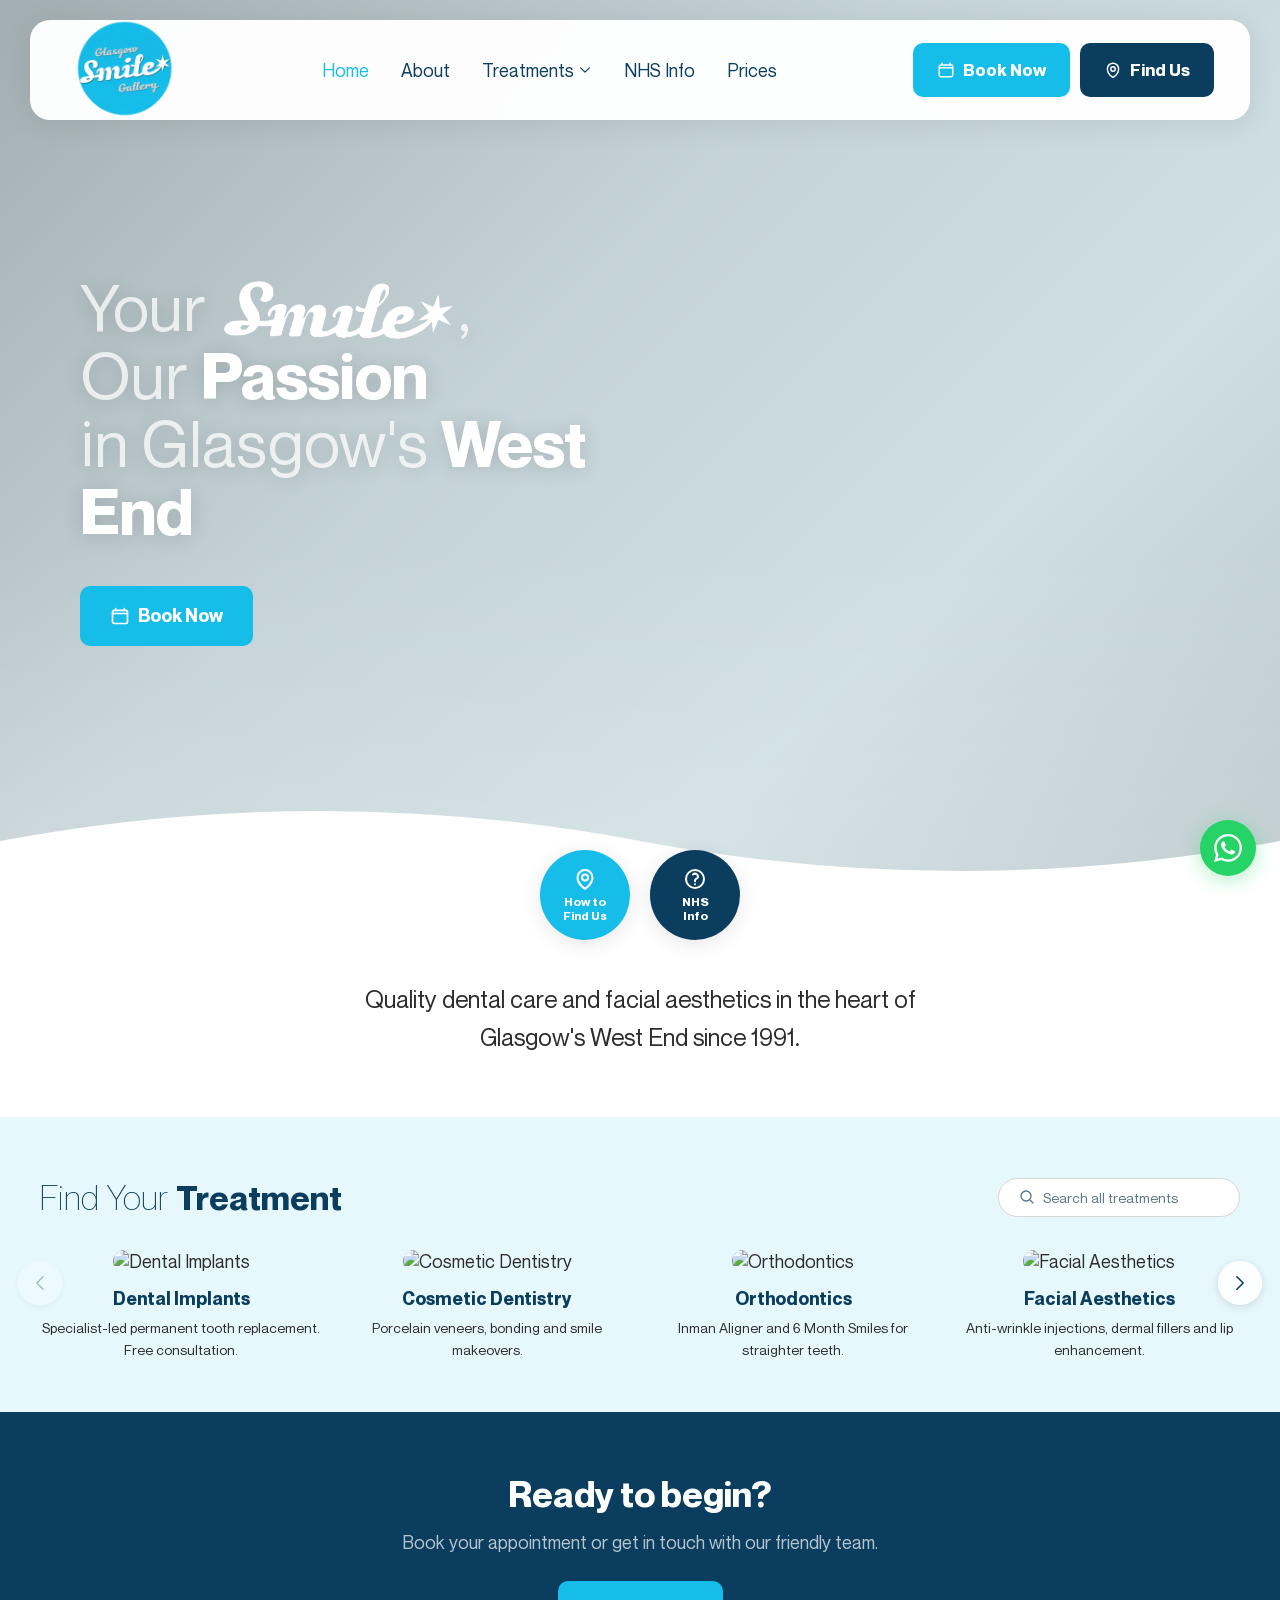
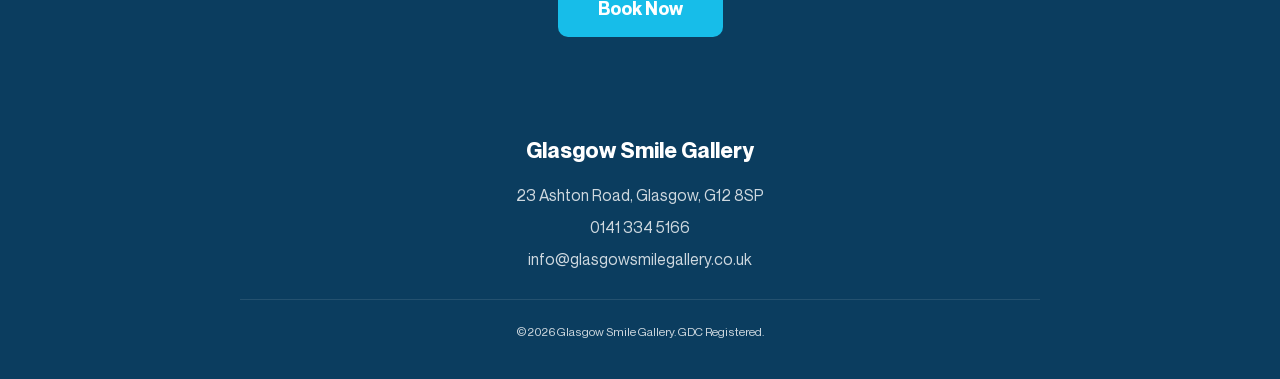
==== commit aec70301: "Update to factory template styles: image slider, nav dropdown, button hovers - CSS variables: add --" ====
--- a/index.html
+++ b/index.html
@@ -146,7 +146,7 @@
         }
 
         .btn-hero {
-            background: var(--brand-dark);
+            background: var(--brand-primary);
             color: white;
             border: none;
             border-radius: 10px;
@@ -154,10 +154,14 @@
             height: 60px;
             font-size: 18px;
             font-weight: 700;
+            display: inline-flex;
+            align-items: center;
+            gap: 8px;
+            text-decoration: none;
         }
 
         .btn-hero:hover {
-            background: #072C44;
+            background: var(--brand-primary-hover);
             transform: translateY(-2px);
             box-shadow: 0 6px 20px rgba(0, 0, 0, 0.3);
         }
@@ -200,8 +204,8 @@
             box-shadow: 0 4px 20px rgba(0, 0, 0, 0.1);
         }
 
-        .curve-circle.blue { background: #17BDE9; }
-        .curve-circle.dark { background: #0B3D5F; }
+        .curve-circle.blue { background: var(--brand-primary); }
+        .curve-circle.dark { background: var(--brand-dark); }
 
         .curve-circle svg {
             width: 24px;
@@ -221,82 +225,6 @@
             pointer-events: none;
         }
 
-        .treatment-carousel {
-            background: var(--brand-white);
-            padding: 60px 40px 40px;
-            position: relative;
-            z-index: 1;
-        }
-
-        .carousel-track {
-            display: flex;
-            gap: 20px;
-            max-width: 1200px;
-            margin: 0 auto;
-            overflow-x: auto;
-            scroll-snap-type: x mandatory;
-            -webkit-overflow-scrolling: touch;
-            scrollbar-width: none;
-            padding-bottom: 10px;
-        }
-
-        .carousel-track::-webkit-scrollbar { display: none; }
-
-        .carousel-card {
-            flex: 0 0 220px;
-            scroll-snap-align: start;
-            background: var(--brand-light);
-            border-radius: 10px;
-            padding: 28px 24px;
-            text-align: center;
-            text-decoration: none;
-            transition: all 0.25s;
-            cursor: pointer;
-        }
-
-        .carousel-card:hover {
-            background: var(--brand-primary);
-            color: white;
-            transform: translateY(-4px);
-            box-shadow: 0 8px 24px rgba(23, 189, 233, 0.2);
-        }
-
-        .carousel-card:hover .carousel-card-title,
-        .carousel-card:hover .carousel-card-desc,
-        .carousel-card:hover .carousel-card-icon {
-            color: white;
-        }
-
-        .carousel-card-icon {
-            font-size: 32px;
-            margin-bottom: 12px;
-            color: var(--brand-primary);
-            transition: color 0.25s;
-        }
-
-        .carousel-card-icon svg {
-            width: 32px;
-            height: 32px;
-        }
-
-        .carousel-card-title {
-            font-family: var(--font-body);
-            font-size: 16px;
-            font-weight: 700;
-            color: var(--brand-dark);
-            margin-bottom: 6px;
-            transition: color 0.25s;
-        }
-
-        .carousel-card-desc {
-            font-family: var(--font-body);
-            font-size: 13px;
-            font-weight: 400;
-            color: var(--brand-muted);
-            line-height: 1.5;
-            transition: color 0.25s;
-        }
-
         .tagline {
             text-align: center;
             padding: 40px 40px 60px;
@@ -344,7 +272,19 @@
             <ul class="nav-links" id="navLinks">
                 <li><a href="/" class="active">Home</a></li>
                 <li><a href="/about.html">About</a></li>
-                <li><a href="/treatments.html">Treatments</a></li>
+                <li class="nav-dropdown">
+                    <a href="/treatments.html">Treatments
+                        <svg class="nav-dropdown-arrow" xmlns="http://www.w3.org/2000/svg" fill="none" viewBox="0 0 24 24" stroke-width="2" stroke="currentColor"><path stroke-linecap="round" stroke-linejoin="round" d="m19.5 8.25-7.5 7.5-7.5-7.5" /></svg>
+                    </a>
+                    <div class="nav-dropdown-menu">
+                        <a href="/implants.html">Dental Implants</a>
+                        <a href="/treatments.html">Cosmetic Dentistry</a>
+                        <a href="/treatments.html">Orthodontics</a>
+                        <a href="/treatments.html">Facial Aesthetics</a>
+                        <a href="/treatments.html">Teeth Whitening</a>
+                        <a href="/treatments.html">General & NHS</a>
+                    </div>
+                </li>
                 <li><a href="/nhs-info.html">NHS Info</a></li>
                 <li><a href="/prices.html">Prices</a></li>
             </ul>
@@ -416,53 +356,56 @@
         <p>Quality dental care and facial aesthetics in the heart of Glasgow's West End since 1991.</p>
     </section>
 
-    <!-- ── TREATMENT CAROUSEL ── -->
-    <div class="treatment-carousel">
-        <div class="carousel-track">
-            <a href="/implants.html" class="carousel-card">
-                <div class="carousel-card-icon">
-                    <svg xmlns="http://www.w3.org/2000/svg" fill="none" viewBox="0 0 24 24" stroke-width="1.5" stroke="currentColor"><path stroke-linecap="round" stroke-linejoin="round" d="M11.42 15.17 17.25 21A2.652 2.652 0 0 0 21 17.25l-5.877-5.877M11.42 15.17l2.496-3.03c.317-.384.74-.626 1.208-.766M11.42 15.17l-4.655 5.653a2.548 2.548 0 1 1-3.586-3.586l6.837-5.63m5.108-.233c.55-.164 1.163-.188 1.743-.14a4.5 4.5 0 0 0 4.486-6.336l-3.276 3.277a3.004 3.004 0 0 1-2.25-2.25l3.276-3.276a4.5 4.5 0 0 0-6.336 4.486c.091 1.076-.071 2.264-.904 2.95l-.102.085" /></svg>
-                </div>
-                <div class="carousel-card-title">Dental Implants</div>
-                <div class="carousel-card-desc">Specialist-led permanent tooth replacement. Free consultation.</div>
-            </a>
-            <a href="/treatments.html" class="carousel-card">
-                <div class="carousel-card-icon">
-                    <svg xmlns="http://www.w3.org/2000/svg" fill="none" viewBox="0 0 24 24" stroke-width="1.5" stroke="currentColor"><path stroke-linecap="round" stroke-linejoin="round" d="M9.813 15.904 9 18.75l-.813-2.846a4.5 4.5 0 0 0-3.09-3.09L2.25 12l2.846-.813a4.5 4.5 0 0 0 3.09-3.09L9 5.25l.813 2.846a4.5 4.5 0 0 0 3.09 3.09L15.75 12l-2.846.813a4.5 4.5 0 0 0-3.09 3.09Z" /></svg>
-                </div>
-                <div class="carousel-card-title">Cosmetic Dentistry</div>
-                <div class="carousel-card-desc">Porcelain veneers, bonding and smile makeovers.</div>
-            </a>
-            <a href="/treatments.html" class="carousel-card">
-                <div class="carousel-card-icon">
-                    <svg xmlns="http://www.w3.org/2000/svg" fill="none" viewBox="0 0 24 24" stroke-width="1.5" stroke="currentColor"><path stroke-linecap="round" stroke-linejoin="round" d="M3.75 3.75v4.5m0-4.5h4.5m-4.5 0L9 9M3.75 20.25v-4.5m0 4.5h4.5m-4.5 0L9 15M20.25 3.75h-4.5m4.5 0v4.5m0-4.5L15 9m5.25 11.25h-4.5m4.5 0v-4.5m0 4.5L15 15" /></svg>
-                </div>
-                <div class="carousel-card-title">Orthodontics</div>
-                <div class="carousel-card-desc">Inman Aligner and 6 Month Smiles for straighter teeth.</div>
-            </a>
-            <a href="/treatments.html" class="carousel-card">
-                <div class="carousel-card-icon">
-                    <svg xmlns="http://www.w3.org/2000/svg" fill="none" viewBox="0 0 24 24" stroke-width="1.5" stroke="currentColor"><path stroke-linecap="round" stroke-linejoin="round" d="M21 8.25c0-2.485-2.099-4.5-4.688-4.5-1.935 0-3.597 1.126-4.312 2.733-.715-1.607-2.377-2.733-4.313-2.733C5.1 3.75 3 5.765 3 8.25c0 7.22 9 12 9 12s9-4.78 9-12Z" /></svg>
-                </div>
-                <div class="carousel-card-title">Facial Aesthetics</div>
-                <div class="carousel-card-desc">Anti-wrinkle injections, dermal fillers and lip enhancement.</div>
-            </a>
-            <a href="/treatments.html" class="carousel-card">
-                <div class="carousel-card-icon">
-                    <svg xmlns="http://www.w3.org/2000/svg" fill="none" viewBox="0 0 24 24" stroke-width="1.5" stroke="currentColor"><path stroke-linecap="round" stroke-linejoin="round" d="M15.182 15.182a4.5 4.5 0 0 1-6.364 0M21 12a9 9 0 1 1-18 0 9 9 0 0 1 18 0ZM9.75 9.75c0 .414-.168.75-.375.75S9 10.164 9 9.75 9.168 9 9.375 9s.375.336.375.75Zm-.375 0h.008v.015h-.008V9.75Zm5.625 0c0 .414-.168.75-.375.75s-.375-.336-.375-.75.168-.75.375-.75.375.336.375.75Zm-.375 0h.008v.015h-.008V9.75Z" /></svg>
-                </div>
-                <div class="carousel-card-title">Teeth Whitening</div>
-                <div class="carousel-card-desc">Professional whitening for a brighter, confident smile.</div>
-            </a>
-            <a href="/treatments.html" class="carousel-card">
-                <div class="carousel-card-icon">
-                    <svg xmlns="http://www.w3.org/2000/svg" fill="none" viewBox="0 0 24 24" stroke-width="1.5" stroke="currentColor"><path stroke-linecap="round" stroke-linejoin="round" d="M9 12.75 11.25 15 15 9.75M21 12a9 9 0 1 1-18 0 9 9 0 0 1 18 0Z" /></svg>
-                </div>
-                <div class="carousel-card-title">General & NHS</div>
-                <div class="carousel-card-desc">Check-ups, fillings, crowns and preventive dental care.</div>
-            </a>
+    <!-- ── TREATMENT FINDER ── -->
+    <section class="treatment-finder">
+        <div class="treatment-finder-header">
+            <h2>Find Your <strong>Treatment</strong></h2>
+            <div class="treatment-search">
+                <svg xmlns="http://www.w3.org/2000/svg" fill="none" viewBox="0 0 24 24" stroke-width="2" stroke="currentColor" style="width:16px;height:16px;color:var(--brand-muted);flex-shrink:0"><path stroke-linecap="round" stroke-linejoin="round" d="m21 21-5.197-5.197m0 0A7.5 7.5 0 1 0 5.196 5.196a7.5 7.5 0 0 0 10.607 10.607Z" /></svg>
+                <input type="text" placeholder="Search all treatments" id="treatmentSearch">
+            </div>
         </div>
-    </div>
+        <div class="treatment-slider">
+            <button class="slider-arrow slider-prev" aria-label="Previous">
+                <svg xmlns="http://www.w3.org/2000/svg" fill="none" viewBox="0 0 24 24" stroke-width="2" stroke="currentColor"><path stroke-linecap="round" stroke-linejoin="round" d="M15.75 19.5 8.25 12l7.5-7.5" /></svg>
+            </button>
+            <div class="slider-track" id="sliderTrack">
+                <a href="/implants.html" class="treatment-slide">
+                    <img src="https://images.pexels.com/photos/3845625/pexels-photo-3845625.jpeg?auto=compress&cs=tinysrgb&w=600" alt="Dental Implants" class="slide-img" loading="lazy">
+                    <h3 class="slide-title">Dental Implants</h3>
+                    <p class="slide-desc">Specialist-led permanent tooth replacement. Free consultation.</p>
+                </a>
+                <a href="/treatments.html" class="treatment-slide">
+                    <img src="https://images.pexels.com/photos/3779709/pexels-photo-3779709.jpeg?auto=compress&cs=tinysrgb&w=600" alt="Cosmetic Dentistry" class="slide-img" loading="lazy">
+                    <h3 class="slide-title">Cosmetic Dentistry</h3>
+                    <p class="slide-desc">Porcelain veneers, bonding and smile makeovers.</p>
+                </a>
+                <a href="/treatments.html" class="treatment-slide">
+                    <img src="https://images.pexels.com/photos/3845810/pexels-photo-3845810.jpeg?auto=compress&cs=tinysrgb&w=600" alt="Orthodontics" class="slide-img" loading="lazy">
+                    <h3 class="slide-title">Orthodontics</h3>
+                    <p class="slide-desc">Inman Aligner and 6 Month Smiles for straighter teeth.</p>
+                </a>
+                <a href="/treatments.html" class="treatment-slide">
+                    <img src="https://images.pexels.com/photos/3845653/pexels-photo-3845653.jpeg?auto=compress&cs=tinysrgb&w=600" alt="Facial Aesthetics" class="slide-img" loading="lazy">
+                    <h3 class="slide-title">Facial Aesthetics</h3>
+                    <p class="slide-desc">Anti-wrinkle injections, dermal fillers and lip enhancement.</p>
+                </a>
+                <a href="/treatments.html" class="treatment-slide">
+                    <img src="https://images.pexels.com/photos/3845766/pexels-photo-3845766.jpeg?auto=compress&cs=tinysrgb&w=600" alt="Teeth Whitening" class="slide-img" loading="lazy">
+                    <h3 class="slide-title">Teeth Whitening</h3>
+                    <p class="slide-desc">Professional whitening for a brighter, confident smile.</p>
+                </a>
+                <a href="/treatments.html" class="treatment-slide">
+                    <img src="https://images.pexels.com/photos/3845557/pexels-photo-3845557.jpeg?auto=compress&cs=tinysrgb&w=600" alt="General & NHS" class="slide-img" loading="lazy">
+                    <h3 class="slide-title">General & NHS</h3>
+                    <p class="slide-desc">Check-ups, fillings, crowns and preventive dental care.</p>
+                </a>
+            </div>
+            <button class="slider-arrow slider-next" aria-label="Next">
+                <svg xmlns="http://www.w3.org/2000/svg" fill="none" viewBox="0 0 24 24" stroke-width="2" stroke="currentColor"><path stroke-linecap="round" stroke-linejoin="round" d="m8.25 4.5 7.5 7.5-7.5 7.5" /></svg>
+            </button>
+        </div>
+    </section>
 
     <!-- ── CTA BANNER ── -->
     <div class="cta-banner">
@@ -547,5 +490,52 @@
     })();
     </script>
 
+    <!-- ── TREATMENT SLIDER CONTROLLER ── -->
+    <script>
+    (function() {
+        var track = document.getElementById('sliderTrack');
+        if (!track) return;
+        var slides = track.querySelectorAll('.treatment-slide');
+        var prevBtn = document.querySelector('.slider-prev');
+        var nextBtn = document.querySelector('.slider-next');
+        var searchInput = document.getElementById('treatmentSearch');
+        var page = 0;
+
+        function getPerPage() {
+            if (window.innerWidth <= 480) return 1;
+            if (window.innerWidth <= 768) return 2;
+            return 4;
+        }
+
+        function update() {
+            var perPage = getPerPage();
+            var total = Math.ceil(slides.length / perPage);
+            slides.forEach(function(s, i) {
+                s.style.display = (i >= page * perPage && i < (page + 1) * perPage) ? '' : 'none';
+            });
+            if (prevBtn) prevBtn.style.opacity = page === 0 ? '0.3' : '1';
+            if (nextBtn) nextBtn.style.opacity = page >= total - 1 ? '0.3' : '1';
+        }
+
+        if (prevBtn) prevBtn.addEventListener('click', function() { if (page > 0) { page--; update(); } });
+        if (nextBtn) nextBtn.addEventListener('click', function() {
+            var total = Math.ceil(slides.length / getPerPage());
+            if (page < total - 1) { page++; update(); }
+        });
+
+        if (searchInput) searchInput.addEventListener('input', function() {
+            var q = this.value.toLowerCase();
+            slides.forEach(function(s) {
+                var title = s.querySelector('.slide-title').textContent.toLowerCase();
+                s.style.display = title.indexOf(q) !== -1 ? '' : 'none';
+            });
+            if (q === '') { page = 0; update(); }
+        });
+
+        window.addEventListener('resize', function() { page = 0; update(); });
+        update();
+    })();
+    </script>
+
 </body>
 </html>
--- a/styles.css
+++ b/styles.css
@@ -83,15 +83,19 @@
     --brand-primary: #17BDE9;
     --brand-accent: #17BDE9;
     --brand-dark: #0B3D5F;
+    --brand-darker: #0b0b0b;
     --brand-light: #E7F8FD;
     --brand-white: #FFFFFF;
     --brand-text: #2C2C2C;
-    --brand-muted: #5E7B8A;
-    --brand-border: #CFEBF5;
+    --brand-muted: #5a7688;
+    --brand-border: #d5d6d6;
+    --brand-link-alt: #7EB8D4;
+    --brand-primary-hover: #0FA8D0;
     --nav-shadow: 0 4px 30px rgba(0, 0, 0, 0.08);
     --radius-nav: 20px;
     --radius-btn: 10px;
     --font-display: 'Editorial New', Georgia, serif;
+    --font-heading: 'Neue Montreal', -apple-system, BlinkMacSystemFont, sans-serif;
     --font-body: 'Neue Montreal', -apple-system, BlinkMacSystemFont, sans-serif;
     --font-detail: 'Corporative Sans Rd', 'Neue Montreal', sans-serif;
 }
@@ -199,9 +203,9 @@
 }
 
 .btn-primary:hover {
-    background: #0FA8D0;
+    background: var(--brand-primary-hover);
     transform: translateY(-1px);
-    box-shadow: 0 4px 15px rgba(23, 189, 233, 0.35);
+    box-shadow: 0 4px 15px rgba(0, 0, 0, 0.15);
 }
 
 /* Dark navy — weight/hierarchy/emphasis (Find Us, Our Locations) */
@@ -211,9 +215,9 @@
 }
 
 .btn-secondary:hover {
-    background: #072C44;
+    background: var(--brand-darker);
     transform: translateY(-1px);
-    box-shadow: 0 4px 15px rgba(11, 61, 95, 0.35);
+    box-shadow: 0 4px 15px rgba(0, 0, 0, 0.15);
 }
 
 .btn-outline {
@@ -226,11 +230,10 @@
     background: var(--brand-primary);
     color: white;
     transform: translateY(-1px);
-    box-shadow: 0 4px 15px rgba(23, 189, 233, 0.35);
 }
 
 .btn-dark {
-    background: var(--brand-dark);
+    background: var(--brand-primary);
     color: white;
     border-radius: var(--radius-btn);
     padding: 0 30px;
@@ -239,9 +242,9 @@
 }
 
 .btn-dark:hover {
-    background: #072C44;
+    background: var(--brand-primary-hover);
     transform: translateY(-2px);
-    box-shadow: 0 6px 20px rgba(11, 61, 95, 0.3);
+    box-shadow: 0 6px 20px rgba(0, 0, 0, 0.3);
 }
 
 .btn-lg {
@@ -872,6 +875,260 @@
     padding-top: 24px;
     border-top: 1px solid rgba(255, 255, 255, 0.1);
     font-size: 12px;
+}
+
+/* ── TREATMENT FINDER (CubeDental-style) ── */
+.treatment-finder {
+    background: var(--brand-light);
+    padding: 60px 40px 50px;
+    position: relative;
+    z-index: 1;
+}
+
+.treatment-finder-header {
+    display: flex;
+    align-items: center;
+    justify-content: space-between;
+    max-width: 1200px;
+    margin: 0 auto 32px;
+    flex-wrap: wrap;
+    gap: 16px;
+}
+
+.treatment-finder-header h2 {
+    font-family: var(--font-heading);
+    font-size: clamp(24px, 3.5vw, 34px);
+    font-weight: 300;
+    color: var(--brand-dark);
+    margin: 0;
+}
+
+.treatment-finder-header h2 strong {
+    font-weight: 700;
+}
+
+.treatment-search {
+    display: flex;
+    align-items: center;
+    gap: 8px;
+    background: white;
+    border: 1px solid var(--brand-border);
+    border-radius: 50px;
+    padding: 10px 20px;
+    min-width: 220px;
+}
+
+.treatment-search input {
+    border: none;
+    outline: none;
+    font-family: var(--font-body);
+    font-size: 14px;
+    color: var(--brand-text);
+    background: transparent;
+    width: 100%;
+}
+
+.treatment-search input::placeholder {
+    color: var(--brand-muted);
+}
+
+.treatment-slider {
+    position: relative;
+    max-width: 1200px;
+    margin: 0 auto;
+}
+
+.slider-track {
+    display: grid;
+    grid-template-columns: repeat(4, 1fr);
+    gap: 24px;
+}
+
+.treatment-slide {
+    text-decoration: none;
+    color: inherit;
+    text-align: center;
+    transition: transform 0.25s;
+}
+
+.treatment-slide:hover {
+    transform: translateY(-4px);
+}
+
+.slide-img {
+    width: 100%;
+    aspect-ratio: 4 / 3;
+    object-fit: cover;
+    border-radius: 12px;
+    margin-bottom: 16px;
+}
+
+.slide-title {
+    font-family: var(--font-body);
+    font-size: 18px;
+    font-weight: 700;
+    color: var(--brand-dark);
+    margin: 0 0 8px;
+}
+
+.slide-desc {
+    font-family: var(--font-body);
+    font-size: 14px;
+    font-weight: 400;
+    color: var(--brand-text);
+    line-height: 1.6;
+    margin: 0;
+}
+
+.slider-arrow {
+    position: absolute;
+    top: 30%;
+    transform: translateY(-50%);
+    width: 44px;
+    height: 44px;
+    border-radius: 50%;
+    border: none;
+    background: rgba(255, 255, 255, 0.9);
+    box-shadow: 0 2px 8px rgba(0, 0, 0, 0.12);
+    cursor: pointer;
+    display: flex;
+    align-items: center;
+    justify-content: center;
+    z-index: 2;
+    transition: opacity 0.2s, transform 0.2s;
+    color: var(--brand-dark);
+}
+
+.slider-arrow:hover {
+    transform: translateY(-50%) scale(1.1);
+}
+
+.slider-arrow svg {
+    width: 20px;
+    height: 20px;
+}
+
+.slider-prev { left: -22px; }
+.slider-next { right: -22px; }
+
+/* ── NAV TREATMENTS DROPDOWN ── */
+.nav-dropdown {
+    position: relative;
+}
+
+.nav-dropdown > a {
+    display: flex;
+    align-items: center;
+    gap: 4px;
+}
+
+.nav-dropdown-arrow {
+    width: 14px;
+    height: 14px;
+    transition: transform 0.2s;
+}
+
+.nav-dropdown:hover .nav-dropdown-arrow {
+    transform: rotate(180deg);
+}
+
+.nav-dropdown-menu {
+    display: none;
+    position: absolute;
+    top: calc(100% - 4px);
+    left: 50%;
+    transform: translateX(-50%);
+    padding-top: 20px;
+    background: transparent;
+    min-width: 240px;
+    z-index: 200;
+}
+
+.nav-dropdown:hover .nav-dropdown-menu {
+    display: block;
+}
+
+.nav-dropdown-menu::before {
+    content: '';
+    position: absolute;
+    top: 12px;
+    left: 50%;
+    transform: translateX(-50%);
+    border-left: 8px solid transparent;
+    border-right: 8px solid transparent;
+    border-bottom: 8px solid white;
+}
+
+.nav-dropdown-menu a {
+    display: block;
+    padding: 10px 24px;
+    font-size: 15px;
+    font-weight: 400;
+    color: var(--brand-dark);
+    text-decoration: none;
+    transition: background 0.15s, color 0.15s;
+    background: white;
+}
+
+.nav-dropdown-menu a:first-child {
+    border-radius: 12px 12px 0 0;
+    padding-top: 16px;
+}
+
+.nav-dropdown-menu a:last-child {
+    border-radius: 0 0 12px 12px;
+    padding-bottom: 16px;
+}
+
+.nav-dropdown-menu a:hover {
+    background: var(--brand-light);
+    color: var(--brand-primary);
+}
+
+/* ── TREATMENTS PAGE HERO ── */
+.treatments-hero {
+    position: relative;
+    height: 340px;
+    overflow: hidden;
+    margin-top: 0;
+}
+
+.treatments-hero-img {
+    width: 100%;
+    height: 100%;
+    object-fit: cover;
+}
+
+.treatments-hero-overlay {
+    position: absolute;
+    inset: 0;
+    background: linear-gradient(135deg, rgba(11, 61, 95, 0.7) 0%, rgba(23, 189, 233, 0.3) 100%);
+}
+
+.treatments-hero-content {
+    position: absolute;
+    inset: 0;
+    display: flex;
+    flex-direction: column;
+    align-items: center;
+    justify-content: center;
+    text-align: center;
+    padding: 140px 24px 40px;
+}
+
+.treatments-hero-content h1 {
+    font-family: var(--font-body);
+    font-size: clamp(36px, 5vw, 54px);
+    font-weight: 700;
+    color: white;
+    margin-bottom: 12px;
+}
+
+.treatments-hero-content p {
+    font-family: var(--font-body);
+    font-size: 20px;
+    font-weight: 400;
+    color: rgba(255, 255, 255, 0.85);
 }
 
 /* ── WHATSAPP FLOAT ── */
@@ -967,8 +1224,17 @@
 
     .mobile-sticky { display: block; }
     .whatsapp-float { bottom: 84px; }
+
+    .slider-track { grid-template-columns: repeat(2, 1fr); }
+    .slider-prev { left: -8px; }
+    .slider-next { right: -8px; }
+    .treatment-finder { padding: 40px 24px 30px; }
+    .nav-dropdown-menu { display: none !important; }
 }
 
 @media (max-width: 480px) {
     .team-grid { grid-template-columns: 1fr; }
-}
+    .slider-track { grid-template-columns: 1fr; }
+    .treatment-finder-header { flex-direction: column; align-items: flex-start; }
+    .treatment-search { width: 100%; }
+}
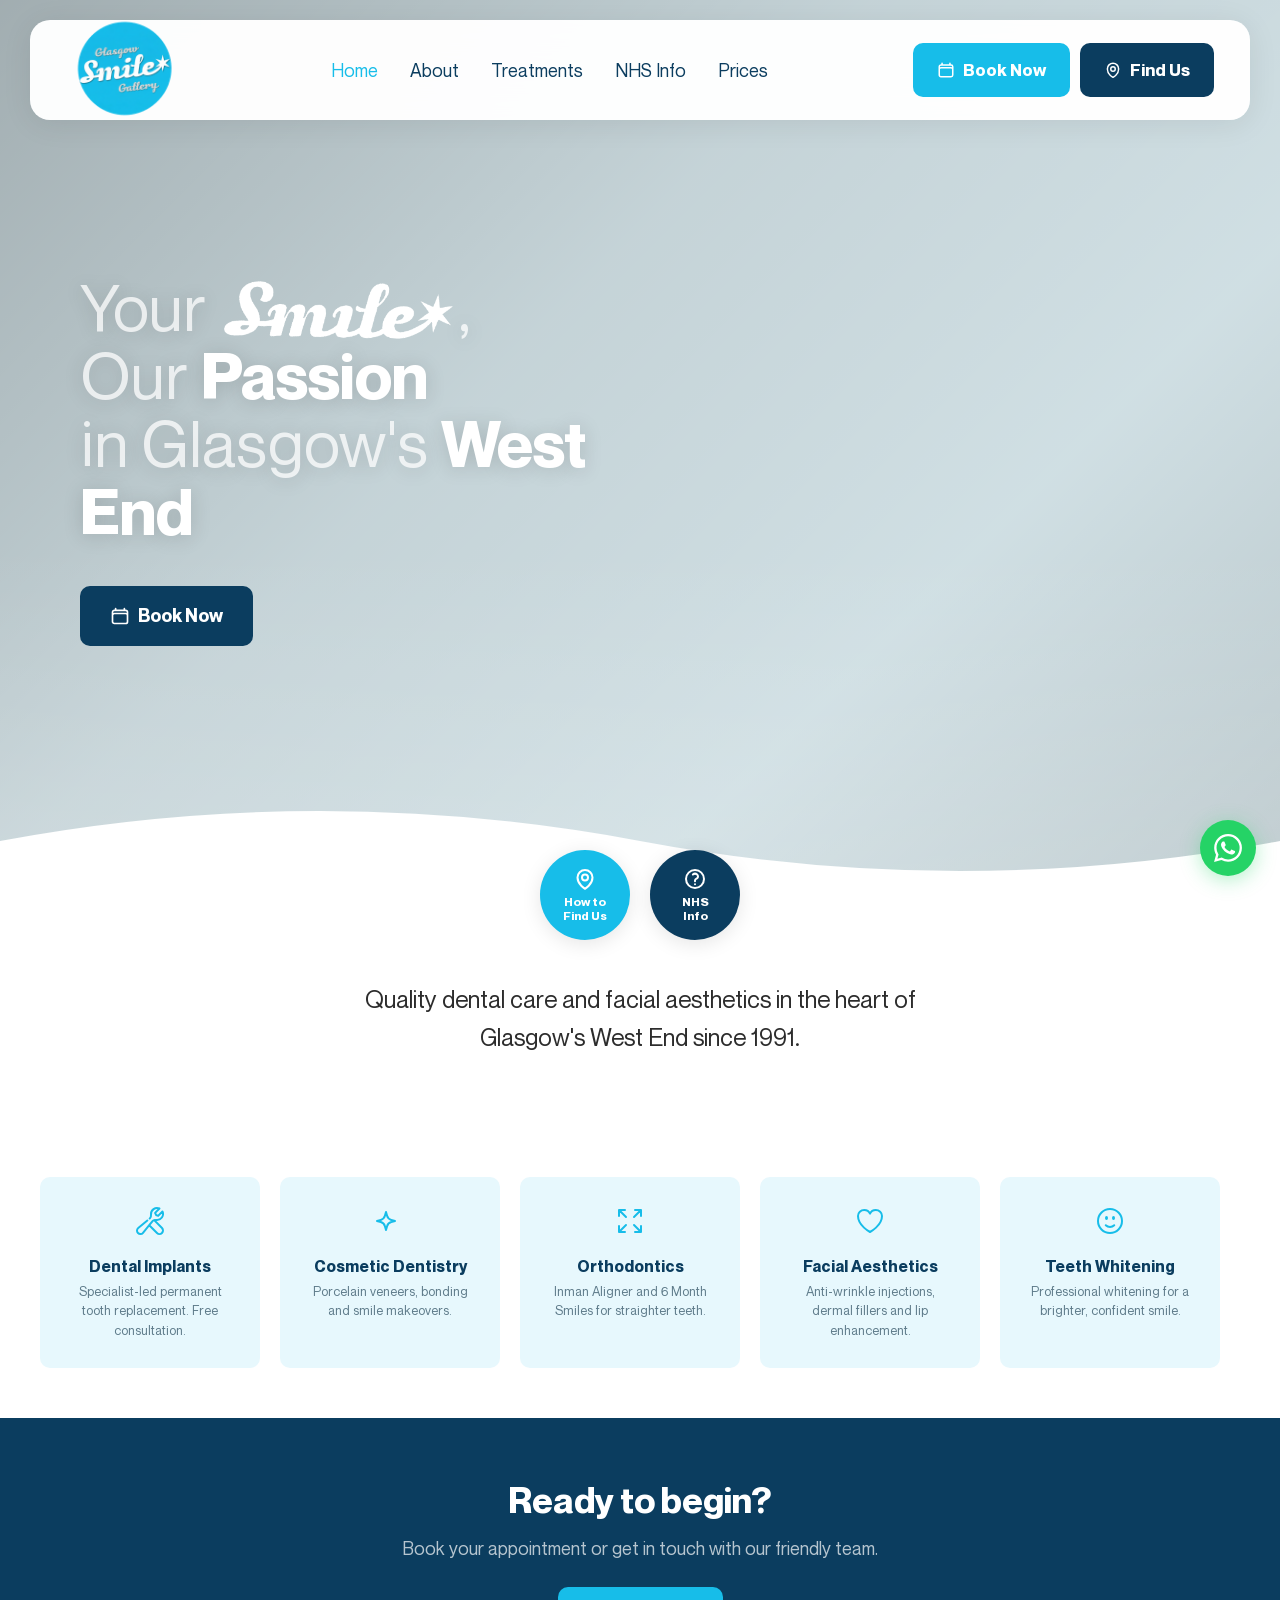
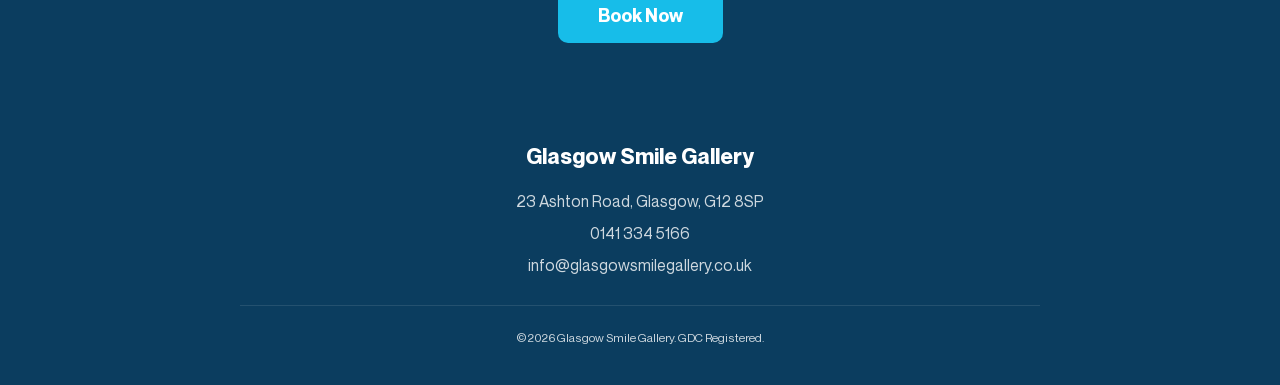
==== commit 0d590b33: "Revert "Update to factory template styles: image slider, nav dropdown, button hovers" This reverts c" ====
--- a/index.html
+++ b/index.html
@@ -146,7 +146,7 @@
         }
 
         .btn-hero {
-            background: var(--brand-primary);
+            background: var(--brand-dark);
             color: white;
             border: none;
             border-radius: 10px;
@@ -154,14 +154,10 @@
             height: 60px;
             font-size: 18px;
             font-weight: 700;
-            display: inline-flex;
-            align-items: center;
-            gap: 8px;
-            text-decoration: none;
         }
 
         .btn-hero:hover {
-            background: var(--brand-primary-hover);
+            background: #072C44;
             transform: translateY(-2px);
             box-shadow: 0 6px 20px rgba(0, 0, 0, 0.3);
         }
@@ -204,8 +200,8 @@
             box-shadow: 0 4px 20px rgba(0, 0, 0, 0.1);
         }
 
-        .curve-circle.blue { background: var(--brand-primary); }
-        .curve-circle.dark { background: var(--brand-dark); }
+        .curve-circle.blue { background: #17BDE9; }
+        .curve-circle.dark { background: #0B3D5F; }
 
         .curve-circle svg {
             width: 24px;
@@ -225,6 +221,82 @@
             pointer-events: none;
         }
 
+        .treatment-carousel {
+            background: var(--brand-white);
+            padding: 60px 40px 40px;
+            position: relative;
+            z-index: 1;
+        }
+
+        .carousel-track {
+            display: flex;
+            gap: 20px;
+            max-width: 1200px;
+            margin: 0 auto;
+            overflow-x: auto;
+            scroll-snap-type: x mandatory;
+            -webkit-overflow-scrolling: touch;
+            scrollbar-width: none;
+            padding-bottom: 10px;
+        }
+
+        .carousel-track::-webkit-scrollbar { display: none; }
+
+        .carousel-card {
+            flex: 0 0 220px;
+            scroll-snap-align: start;
+            background: var(--brand-light);
+            border-radius: 10px;
+            padding: 28px 24px;
+            text-align: center;
+            text-decoration: none;
+            transition: all 0.25s;
+            cursor: pointer;
+        }
+
+        .carousel-card:hover {
+            background: var(--brand-primary);
+            color: white;
+            transform: translateY(-4px);
+            box-shadow: 0 8px 24px rgba(23, 189, 233, 0.2);
+        }
+
+        .carousel-card:hover .carousel-card-title,
+        .carousel-card:hover .carousel-card-desc,
+        .carousel-card:hover .carousel-card-icon {
+            color: white;
+        }
+
+        .carousel-card-icon {
+            font-size: 32px;
+            margin-bottom: 12px;
+            color: var(--brand-primary);
+            transition: color 0.25s;
+        }
+
+        .carousel-card-icon svg {
+            width: 32px;
+            height: 32px;
+        }
+
+        .carousel-card-title {
+            font-family: var(--font-body);
+            font-size: 16px;
+            font-weight: 700;
+            color: var(--brand-dark);
+            margin-bottom: 6px;
+            transition: color 0.25s;
+        }
+
+        .carousel-card-desc {
+            font-family: var(--font-body);
+            font-size: 13px;
+            font-weight: 400;
+            color: var(--brand-muted);
+            line-height: 1.5;
+            transition: color 0.25s;
+        }
+
         .tagline {
             text-align: center;
             padding: 40px 40px 60px;
@@ -272,19 +344,7 @@
             <ul class="nav-links" id="navLinks">
                 <li><a href="/" class="active">Home</a></li>
                 <li><a href="/about.html">About</a></li>
-                <li class="nav-dropdown">
-                    <a href="/treatments.html">Treatments
-                        <svg class="nav-dropdown-arrow" xmlns="http://www.w3.org/2000/svg" fill="none" viewBox="0 0 24 24" stroke-width="2" stroke="currentColor"><path stroke-linecap="round" stroke-linejoin="round" d="m19.5 8.25-7.5 7.5-7.5-7.5" /></svg>
-                    </a>
-                    <div class="nav-dropdown-menu">
-                        <a href="/implants.html">Dental Implants</a>
-                        <a href="/treatments.html">Cosmetic Dentistry</a>
-                        <a href="/treatments.html">Orthodontics</a>
-                        <a href="/treatments.html">Facial Aesthetics</a>
-                        <a href="/treatments.html">Teeth Whitening</a>
-                        <a href="/treatments.html">General & NHS</a>
-                    </div>
-                </li>
+                <li><a href="/treatments.html">Treatments</a></li>
                 <li><a href="/nhs-info.html">NHS Info</a></li>
                 <li><a href="/prices.html">Prices</a></li>
             </ul>
@@ -356,56 +416,53 @@
         <p>Quality dental care and facial aesthetics in the heart of Glasgow's West End since 1991.</p>
     </section>
 
-    <!-- ── TREATMENT FINDER ── -->
-    <section class="treatment-finder">
-        <div class="treatment-finder-header">
-            <h2>Find Your <strong>Treatment</strong></h2>
-            <div class="treatment-search">
-                <svg xmlns="http://www.w3.org/2000/svg" fill="none" viewBox="0 0 24 24" stroke-width="2" stroke="currentColor" style="width:16px;height:16px;color:var(--brand-muted);flex-shrink:0"><path stroke-linecap="round" stroke-linejoin="round" d="m21 21-5.197-5.197m0 0A7.5 7.5 0 1 0 5.196 5.196a7.5 7.5 0 0 0 10.607 10.607Z" /></svg>
-                <input type="text" placeholder="Search all treatments" id="treatmentSearch">
-            </div>
+    <!-- ── TREATMENT CAROUSEL ── -->
+    <div class="treatment-carousel">
+        <div class="carousel-track">
+            <a href="/implants.html" class="carousel-card">
+                <div class="carousel-card-icon">
+                    <svg xmlns="http://www.w3.org/2000/svg" fill="none" viewBox="0 0 24 24" stroke-width="1.5" stroke="currentColor"><path stroke-linecap="round" stroke-linejoin="round" d="M11.42 15.17 17.25 21A2.652 2.652 0 0 0 21 17.25l-5.877-5.877M11.42 15.17l2.496-3.03c.317-.384.74-.626 1.208-.766M11.42 15.17l-4.655 5.653a2.548 2.548 0 1 1-3.586-3.586l6.837-5.63m5.108-.233c.55-.164 1.163-.188 1.743-.14a4.5 4.5 0 0 0 4.486-6.336l-3.276 3.277a3.004 3.004 0 0 1-2.25-2.25l3.276-3.276a4.5 4.5 0 0 0-6.336 4.486c.091 1.076-.071 2.264-.904 2.95l-.102.085" /></svg>
+                </div>
+                <div class="carousel-card-title">Dental Implants</div>
+                <div class="carousel-card-desc">Specialist-led permanent tooth replacement. Free consultation.</div>
+            </a>
+            <a href="/treatments.html" class="carousel-card">
+                <div class="carousel-card-icon">
+                    <svg xmlns="http://www.w3.org/2000/svg" fill="none" viewBox="0 0 24 24" stroke-width="1.5" stroke="currentColor"><path stroke-linecap="round" stroke-linejoin="round" d="M9.813 15.904 9 18.75l-.813-2.846a4.5 4.5 0 0 0-3.09-3.09L2.25 12l2.846-.813a4.5 4.5 0 0 0 3.09-3.09L9 5.25l.813 2.846a4.5 4.5 0 0 0 3.09 3.09L15.75 12l-2.846.813a4.5 4.5 0 0 0-3.09 3.09Z" /></svg>
+                </div>
+                <div class="carousel-card-title">Cosmetic Dentistry</div>
+                <div class="carousel-card-desc">Porcelain veneers, bonding and smile makeovers.</div>
+            </a>
+            <a href="/treatments.html" class="carousel-card">
+                <div class="carousel-card-icon">
+                    <svg xmlns="http://www.w3.org/2000/svg" fill="none" viewBox="0 0 24 24" stroke-width="1.5" stroke="currentColor"><path stroke-linecap="round" stroke-linejoin="round" d="M3.75 3.75v4.5m0-4.5h4.5m-4.5 0L9 9M3.75 20.25v-4.5m0 4.5h4.5m-4.5 0L9 15M20.25 3.75h-4.5m4.5 0v4.5m0-4.5L15 9m5.25 11.25h-4.5m4.5 0v-4.5m0 4.5L15 15" /></svg>
+                </div>
+                <div class="carousel-card-title">Orthodontics</div>
+                <div class="carousel-card-desc">Inman Aligner and 6 Month Smiles for straighter teeth.</div>
+            </a>
+            <a href="/treatments.html" class="carousel-card">
+                <div class="carousel-card-icon">
+                    <svg xmlns="http://www.w3.org/2000/svg" fill="none" viewBox="0 0 24 24" stroke-width="1.5" stroke="currentColor"><path stroke-linecap="round" stroke-linejoin="round" d="M21 8.25c0-2.485-2.099-4.5-4.688-4.5-1.935 0-3.597 1.126-4.312 2.733-.715-1.607-2.377-2.733-4.313-2.733C5.1 3.75 3 5.765 3 8.25c0 7.22 9 12 9 12s9-4.78 9-12Z" /></svg>
+                </div>
+                <div class="carousel-card-title">Facial Aesthetics</div>
+                <div class="carousel-card-desc">Anti-wrinkle injections, dermal fillers and lip enhancement.</div>
+            </a>
+            <a href="/treatments.html" class="carousel-card">
+                <div class="carousel-card-icon">
+                    <svg xmlns="http://www.w3.org/2000/svg" fill="none" viewBox="0 0 24 24" stroke-width="1.5" stroke="currentColor"><path stroke-linecap="round" stroke-linejoin="round" d="M15.182 15.182a4.5 4.5 0 0 1-6.364 0M21 12a9 9 0 1 1-18 0 9 9 0 0 1 18 0ZM9.75 9.75c0 .414-.168.75-.375.75S9 10.164 9 9.75 9.168 9 9.375 9s.375.336.375.75Zm-.375 0h.008v.015h-.008V9.75Zm5.625 0c0 .414-.168.75-.375.75s-.375-.336-.375-.75.168-.75.375-.75.375.336.375.75Zm-.375 0h.008v.015h-.008V9.75Z" /></svg>
+                </div>
+                <div class="carousel-card-title">Teeth Whitening</div>
+                <div class="carousel-card-desc">Professional whitening for a brighter, confident smile.</div>
+            </a>
+            <a href="/treatments.html" class="carousel-card">
+                <div class="carousel-card-icon">
+                    <svg xmlns="http://www.w3.org/2000/svg" fill="none" viewBox="0 0 24 24" stroke-width="1.5" stroke="currentColor"><path stroke-linecap="round" stroke-linejoin="round" d="M9 12.75 11.25 15 15 9.75M21 12a9 9 0 1 1-18 0 9 9 0 0 1 18 0Z" /></svg>
+                </div>
+                <div class="carousel-card-title">General & NHS</div>
+                <div class="carousel-card-desc">Check-ups, fillings, crowns and preventive dental care.</div>
+            </a>
         </div>
-        <div class="treatment-slider">
-            <button class="slider-arrow slider-prev" aria-label="Previous">
-                <svg xmlns="http://www.w3.org/2000/svg" fill="none" viewBox="0 0 24 24" stroke-width="2" stroke="currentColor"><path stroke-linecap="round" stroke-linejoin="round" d="M15.75 19.5 8.25 12l7.5-7.5" /></svg>
-            </button>
-            <div class="slider-track" id="sliderTrack">
-                <a href="/implants.html" class="treatment-slide">
-                    <img src="https://images.pexels.com/photos/3845625/pexels-photo-3845625.jpeg?auto=compress&cs=tinysrgb&w=600" alt="Dental Implants" class="slide-img" loading="lazy">
-                    <h3 class="slide-title">Dental Implants</h3>
-                    <p class="slide-desc">Specialist-led permanent tooth replacement. Free consultation.</p>
-                </a>
-                <a href="/treatments.html" class="treatment-slide">
-                    <img src="https://images.pexels.com/photos/3779709/pexels-photo-3779709.jpeg?auto=compress&cs=tinysrgb&w=600" alt="Cosmetic Dentistry" class="slide-img" loading="lazy">
-                    <h3 class="slide-title">Cosmetic Dentistry</h3>
-                    <p class="slide-desc">Porcelain veneers, bonding and smile makeovers.</p>
-                </a>
-                <a href="/treatments.html" class="treatment-slide">
-                    <img src="https://images.pexels.com/photos/3845810/pexels-photo-3845810.jpeg?auto=compress&cs=tinysrgb&w=600" alt="Orthodontics" class="slide-img" loading="lazy">
-                    <h3 class="slide-title">Orthodontics</h3>
-                    <p class="slide-desc">Inman Aligner and 6 Month Smiles for straighter teeth.</p>
-                </a>
-                <a href="/treatments.html" class="treatment-slide">
-                    <img src="https://images.pexels.com/photos/3845653/pexels-photo-3845653.jpeg?auto=compress&cs=tinysrgb&w=600" alt="Facial Aesthetics" class="slide-img" loading="lazy">
-                    <h3 class="slide-title">Facial Aesthetics</h3>
-                    <p class="slide-desc">Anti-wrinkle injections, dermal fillers and lip enhancement.</p>
-                </a>
-                <a href="/treatments.html" class="treatment-slide">
-                    <img src="https://images.pexels.com/photos/3845766/pexels-photo-3845766.jpeg?auto=compress&cs=tinysrgb&w=600" alt="Teeth Whitening" class="slide-img" loading="lazy">
-                    <h3 class="slide-title">Teeth Whitening</h3>
-                    <p class="slide-desc">Professional whitening for a brighter, confident smile.</p>
-                </a>
-                <a href="/treatments.html" class="treatment-slide">
-                    <img src="https://images.pexels.com/photos/3845557/pexels-photo-3845557.jpeg?auto=compress&cs=tinysrgb&w=600" alt="General & NHS" class="slide-img" loading="lazy">
-                    <h3 class="slide-title">General & NHS</h3>
-                    <p class="slide-desc">Check-ups, fillings, crowns and preventive dental care.</p>
-                </a>
-            </div>
-            <button class="slider-arrow slider-next" aria-label="Next">
-                <svg xmlns="http://www.w3.org/2000/svg" fill="none" viewBox="0 0 24 24" stroke-width="2" stroke="currentColor"><path stroke-linecap="round" stroke-linejoin="round" d="m8.25 4.5 7.5 7.5-7.5 7.5" /></svg>
-            </button>
-        </div>
-    </section>
+    </div>
 
     <!-- ── CTA BANNER ── -->
     <div class="cta-banner">
@@ -490,52 +547,5 @@
     })();
     </script>
 
-    <!-- ── TREATMENT SLIDER CONTROLLER ── -->
-    <script>
-    (function() {
-        var track = document.getElementById('sliderTrack');
-        if (!track) return;
-        var slides = track.querySelectorAll('.treatment-slide');
-        var prevBtn = document.querySelector('.slider-prev');
-        var nextBtn = document.querySelector('.slider-next');
-        var searchInput = document.getElementById('treatmentSearch');
-        var page = 0;
-
-        function getPerPage() {
-            if (window.innerWidth <= 480) return 1;
-            if (window.innerWidth <= 768) return 2;
-            return 4;
-        }
-
-        function update() {
-            var perPage = getPerPage();
-            var total = Math.ceil(slides.length / perPage);
-            slides.forEach(function(s, i) {
-                s.style.display = (i >= page * perPage && i < (page + 1) * perPage) ? '' : 'none';
-            });
-            if (prevBtn) prevBtn.style.opacity = page === 0 ? '0.3' : '1';
-            if (nextBtn) nextBtn.style.opacity = page >= total - 1 ? '0.3' : '1';
-        }
-
-        if (prevBtn) prevBtn.addEventListener('click', function() { if (page > 0) { page--; update(); } });
-        if (nextBtn) nextBtn.addEventListener('click', function() {
-            var total = Math.ceil(slides.length / getPerPage());
-            if (page < total - 1) { page++; update(); }
-        });
-
-        if (searchInput) searchInput.addEventListener('input', function() {
-            var q = this.value.toLowerCase();
-            slides.forEach(function(s) {
-                var title = s.querySelector('.slide-title').textContent.toLowerCase();
-                s.style.display = title.indexOf(q) !== -1 ? '' : 'none';
-            });
-            if (q === '') { page = 0; update(); }
-        });
-
-        window.addEventListener('resize', function() { page = 0; update(); });
-        update();
-    })();
-    </script>
-
 </body>
 </html>
--- a/styles.css
+++ b/styles.css
@@ -83,19 +83,15 @@
     --brand-primary: #17BDE9;
     --brand-accent: #17BDE9;
     --brand-dark: #0B3D5F;
-    --brand-darker: #0b0b0b;
     --brand-light: #E7F8FD;
     --brand-white: #FFFFFF;
     --brand-text: #2C2C2C;
-    --brand-muted: #5a7688;
-    --brand-border: #d5d6d6;
-    --brand-link-alt: #7EB8D4;
-    --brand-primary-hover: #0FA8D0;
+    --brand-muted: #5E7B8A;
+    --brand-border: #CFEBF5;
     --nav-shadow: 0 4px 30px rgba(0, 0, 0, 0.08);
     --radius-nav: 20px;
     --radius-btn: 10px;
     --font-display: 'Editorial New', Georgia, serif;
-    --font-heading: 'Neue Montreal', -apple-system, BlinkMacSystemFont, sans-serif;
     --font-body: 'Neue Montreal', -apple-system, BlinkMacSystemFont, sans-serif;
     --font-detail: 'Corporative Sans Rd', 'Neue Montreal', sans-serif;
 }
@@ -203,9 +199,9 @@
 }
 
 .btn-primary:hover {
-    background: var(--brand-primary-hover);
+    background: #0FA8D0;
     transform: translateY(-1px);
-    box-shadow: 0 4px 15px rgba(0, 0, 0, 0.15);
+    box-shadow: 0 4px 15px rgba(23, 189, 233, 0.35);
 }
 
 /* Dark navy — weight/hierarchy/emphasis (Find Us, Our Locations) */
@@ -215,9 +211,9 @@
 }
 
 .btn-secondary:hover {
-    background: var(--brand-darker);
+    background: #072C44;
     transform: translateY(-1px);
-    box-shadow: 0 4px 15px rgba(0, 0, 0, 0.15);
+    box-shadow: 0 4px 15px rgba(11, 61, 95, 0.35);
 }
 
 .btn-outline {
@@ -230,10 +226,11 @@
     background: var(--brand-primary);
     color: white;
     transform: translateY(-1px);
+    box-shadow: 0 4px 15px rgba(23, 189, 233, 0.35);
 }
 
 .btn-dark {
-    background: var(--brand-primary);
+    background: var(--brand-dark);
     color: white;
     border-radius: var(--radius-btn);
     padding: 0 30px;
@@ -242,9 +239,9 @@
 }
 
 .btn-dark:hover {
-    background: var(--brand-primary-hover);
+    background: #072C44;
     transform: translateY(-2px);
-    box-shadow: 0 6px 20px rgba(0, 0, 0, 0.3);
+    box-shadow: 0 6px 20px rgba(11, 61, 95, 0.3);
 }
 
 .btn-lg {
@@ -875,260 +872,6 @@
     padding-top: 24px;
     border-top: 1px solid rgba(255, 255, 255, 0.1);
     font-size: 12px;
-}
-
-/* ── TREATMENT FINDER (CubeDental-style) ── */
-.treatment-finder {
-    background: var(--brand-light);
-    padding: 60px 40px 50px;
-    position: relative;
-    z-index: 1;
-}
-
-.treatment-finder-header {
-    display: flex;
-    align-items: center;
-    justify-content: space-between;
-    max-width: 1200px;
-    margin: 0 auto 32px;
-    flex-wrap: wrap;
-    gap: 16px;
-}
-
-.treatment-finder-header h2 {
-    font-family: var(--font-heading);
-    font-size: clamp(24px, 3.5vw, 34px);
-    font-weight: 300;
-    color: var(--brand-dark);
-    margin: 0;
-}
-
-.treatment-finder-header h2 strong {
-    font-weight: 700;
-}
-
-.treatment-search {
-    display: flex;
-    align-items: center;
-    gap: 8px;
-    background: white;
-    border: 1px solid var(--brand-border);
-    border-radius: 50px;
-    padding: 10px 20px;
-    min-width: 220px;
-}
-
-.treatment-search input {
-    border: none;
-    outline: none;
-    font-family: var(--font-body);
-    font-size: 14px;
-    color: var(--brand-text);
-    background: transparent;
-    width: 100%;
-}
-
-.treatment-search input::placeholder {
-    color: var(--brand-muted);
-}
-
-.treatment-slider {
-    position: relative;
-    max-width: 1200px;
-    margin: 0 auto;
-}
-
-.slider-track {
-    display: grid;
-    grid-template-columns: repeat(4, 1fr);
-    gap: 24px;
-}
-
-.treatment-slide {
-    text-decoration: none;
-    color: inherit;
-    text-align: center;
-    transition: transform 0.25s;
-}
-
-.treatment-slide:hover {
-    transform: translateY(-4px);
-}
-
-.slide-img {
-    width: 100%;
-    aspect-ratio: 4 / 3;
-    object-fit: cover;
-    border-radius: 12px;
-    margin-bottom: 16px;
-}
-
-.slide-title {
-    font-family: var(--font-body);
-    font-size: 18px;
-    font-weight: 700;
-    color: var(--brand-dark);
-    margin: 0 0 8px;
-}
-
-.slide-desc {
-    font-family: var(--font-body);
-    font-size: 14px;
-    font-weight: 400;
-    color: var(--brand-text);
-    line-height: 1.6;
-    margin: 0;
-}
-
-.slider-arrow {
-    position: absolute;
-    top: 30%;
-    transform: translateY(-50%);
-    width: 44px;
-    height: 44px;
-    border-radius: 50%;
-    border: none;
-    background: rgba(255, 255, 255, 0.9);
-    box-shadow: 0 2px 8px rgba(0, 0, 0, 0.12);
-    cursor: pointer;
-    display: flex;
-    align-items: center;
-    justify-content: center;
-    z-index: 2;
-    transition: opacity 0.2s, transform 0.2s;
-    color: var(--brand-dark);
-}
-
-.slider-arrow:hover {
-    transform: translateY(-50%) scale(1.1);
-}
-
-.slider-arrow svg {
-    width: 20px;
-    height: 20px;
-}
-
-.slider-prev { left: -22px; }
-.slider-next { right: -22px; }
-
-/* ── NAV TREATMENTS DROPDOWN ── */
-.nav-dropdown {
-    position: relative;
-}
-
-.nav-dropdown > a {
-    display: flex;
-    align-items: center;
-    gap: 4px;
-}
-
-.nav-dropdown-arrow {
-    width: 14px;
-    height: 14px;
-    transition: transform 0.2s;
-}
-
-.nav-dropdown:hover .nav-dropdown-arrow {
-    transform: rotate(180deg);
-}
-
-.nav-dropdown-menu {
-    display: none;
-    position: absolute;
-    top: calc(100% - 4px);
-    left: 50%;
-    transform: translateX(-50%);
-    padding-top: 20px;
-    background: transparent;
-    min-width: 240px;
-    z-index: 200;
-}
-
-.nav-dropdown:hover .nav-dropdown-menu {
-    display: block;
-}
-
-.nav-dropdown-menu::before {
-    content: '';
-    position: absolute;
-    top: 12px;
-    left: 50%;
-    transform: translateX(-50%);
-    border-left: 8px solid transparent;
-    border-right: 8px solid transparent;
-    border-bottom: 8px solid white;
-}
-
-.nav-dropdown-menu a {
-    display: block;
-    padding: 10px 24px;
-    font-size: 15px;
-    font-weight: 400;
-    color: var(--brand-dark);
-    text-decoration: none;
-    transition: background 0.15s, color 0.15s;
-    background: white;
-}
-
-.nav-dropdown-menu a:first-child {
-    border-radius: 12px 12px 0 0;
-    padding-top: 16px;
-}
-
-.nav-dropdown-menu a:last-child {
-    border-radius: 0 0 12px 12px;
-    padding-bottom: 16px;
-}
-
-.nav-dropdown-menu a:hover {
-    background: var(--brand-light);
-    color: var(--brand-primary);
-}
-
-/* ── TREATMENTS PAGE HERO ── */
-.treatments-hero {
-    position: relative;
-    height: 340px;
-    overflow: hidden;
-    margin-top: 0;
-}
-
-.treatments-hero-img {
-    width: 100%;
-    height: 100%;
-    object-fit: cover;
-}
-
-.treatments-hero-overlay {
-    position: absolute;
-    inset: 0;
-    background: linear-gradient(135deg, rgba(11, 61, 95, 0.7) 0%, rgba(23, 189, 233, 0.3) 100%);
-}
-
-.treatments-hero-content {
-    position: absolute;
-    inset: 0;
-    display: flex;
-    flex-direction: column;
-    align-items: center;
-    justify-content: center;
-    text-align: center;
-    padding: 140px 24px 40px;
-}
-
-.treatments-hero-content h1 {
-    font-family: var(--font-body);
-    font-size: clamp(36px, 5vw, 54px);
-    font-weight: 700;
-    color: white;
-    margin-bottom: 12px;
-}
-
-.treatments-hero-content p {
-    font-family: var(--font-body);
-    font-size: 20px;
-    font-weight: 400;
-    color: rgba(255, 255, 255, 0.85);
 }
 
 /* ── WHATSAPP FLOAT ── */
@@ -1224,17 +967,8 @@
 
     .mobile-sticky { display: block; }
     .whatsapp-float { bottom: 84px; }
-
-    .slider-track { grid-template-columns: repeat(2, 1fr); }
-    .slider-prev { left: -8px; }
-    .slider-next { right: -8px; }
-    .treatment-finder { padding: 40px 24px 30px; }
-    .nav-dropdown-menu { display: none !important; }
 }
 
 @media (max-width: 480px) {
     .team-grid { grid-template-columns: 1fr; }
-    .slider-track { grid-template-columns: 1fr; }
-    .treatment-finder-header { flex-direction: column; align-items: flex-start; }
-    .treatment-search { width: 100%; }
-}
+}
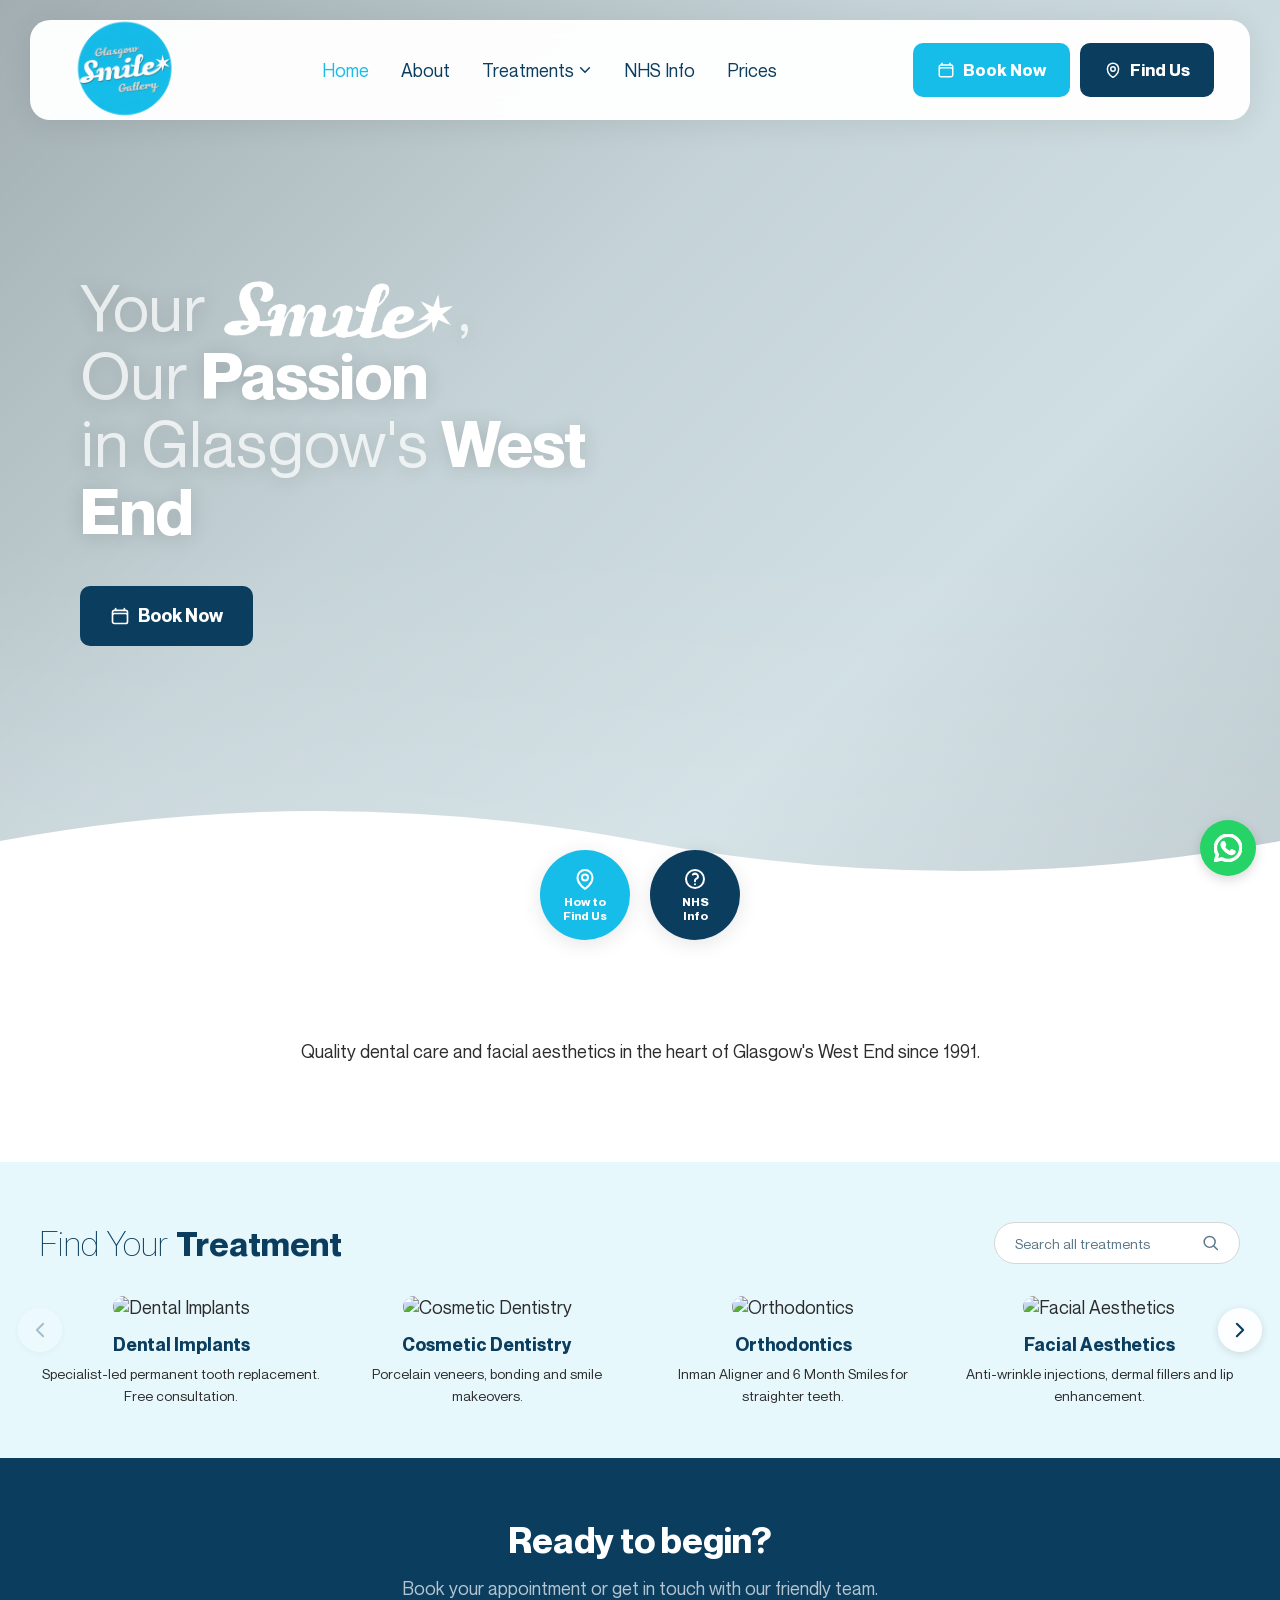
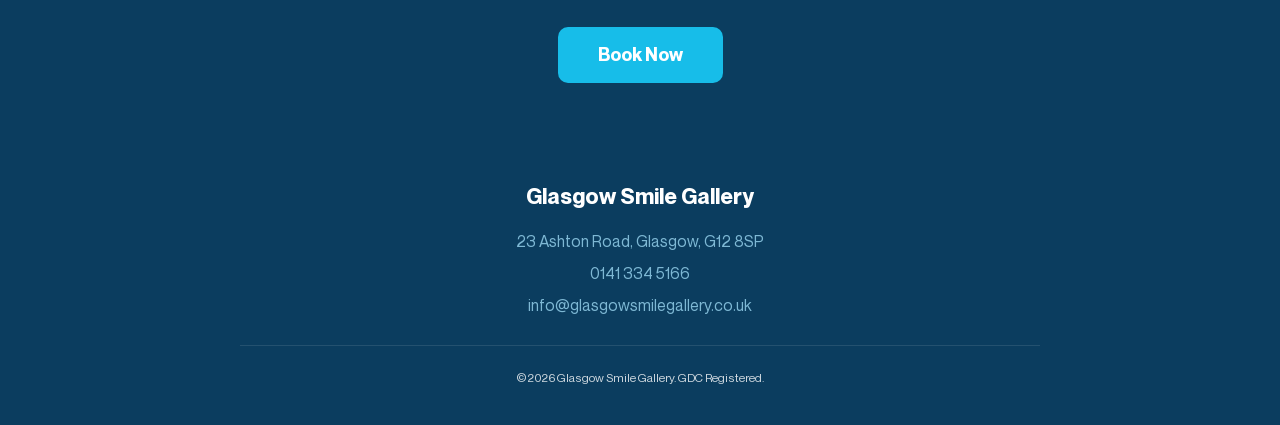
==== commit 17692da2: "Adopt factory template: CSS, treatment finder, nav dropdown, treatments hero - Replace styles.css wi" ====
--- a/index.html
+++ b/index.html
@@ -221,82 +221,6 @@
             pointer-events: none;
         }
 
-        .treatment-carousel {
-            background: var(--brand-white);
-            padding: 60px 40px 40px;
-            position: relative;
-            z-index: 1;
-        }
-
-        .carousel-track {
-            display: flex;
-            gap: 20px;
-            max-width: 1200px;
-            margin: 0 auto;
-            overflow-x: auto;
-            scroll-snap-type: x mandatory;
-            -webkit-overflow-scrolling: touch;
-            scrollbar-width: none;
-            padding-bottom: 10px;
-        }
-
-        .carousel-track::-webkit-scrollbar { display: none; }
-
-        .carousel-card {
-            flex: 0 0 220px;
-            scroll-snap-align: start;
-            background: var(--brand-light);
-            border-radius: 10px;
-            padding: 28px 24px;
-            text-align: center;
-            text-decoration: none;
-            transition: all 0.25s;
-            cursor: pointer;
-        }
-
-        .carousel-card:hover {
-            background: var(--brand-primary);
-            color: white;
-            transform: translateY(-4px);
-            box-shadow: 0 8px 24px rgba(23, 189, 233, 0.2);
-        }
-
-        .carousel-card:hover .carousel-card-title,
-        .carousel-card:hover .carousel-card-desc,
-        .carousel-card:hover .carousel-card-icon {
-            color: white;
-        }
-
-        .carousel-card-icon {
-            font-size: 32px;
-            margin-bottom: 12px;
-            color: var(--brand-primary);
-            transition: color 0.25s;
-        }
-
-        .carousel-card-icon svg {
-            width: 32px;
-            height: 32px;
-        }
-
-        .carousel-card-title {
-            font-family: var(--font-body);
-            font-size: 16px;
-            font-weight: 700;
-            color: var(--brand-dark);
-            margin-bottom: 6px;
-            transition: color 0.25s;
-        }
-
-        .carousel-card-desc {
-            font-family: var(--font-body);
-            font-size: 13px;
-            font-weight: 400;
-            color: var(--brand-muted);
-            line-height: 1.5;
-            transition: color 0.25s;
-        }
-
         .tagline {
             text-align: center;
             padding: 40px 40px 60px;
@@ -344,7 +268,19 @@
             <ul class="nav-links" id="navLinks">
                 <li><a href="/" class="active">Home</a></li>
                 <li><a href="/about.html">About</a></li>
-                <li><a href="/treatments.html">Treatments</a></li>
+                <li class="nav-dropdown">
+                    <a href="/treatments.html">Treatments
+                        <svg class="nav-dropdown-arrow" xmlns="http://www.w3.org/2000/svg" fill="none" viewBox="0 0 24 24" stroke-width="2.5" stroke="currentColor"><path stroke-linecap="round" stroke-linejoin="round" d="m19.5 8.25-7.5 7.5-7.5-7.5" /></svg>
+                    </a>
+                    <div class="nav-dropdown-menu">
+                        <a href="/implants.html">Dental Implants</a>
+                        <a href="/treatments.html">Cosmetic Dentistry</a>
+                        <a href="/treatments.html">Orthodontics</a>
+                        <a href="/treatments.html">Facial Aesthetics</a>
+                        <a href="/treatments.html">Teeth Whitening</a>
+                        <a href="/treatments.html">General & NHS</a>
+                    </div>
+                </li>
                 <li><a href="/nhs-info.html">NHS Info</a></li>
                 <li><a href="/prices.html">Prices</a></li>
             </ul>
@@ -411,58 +347,59 @@
         </a>
     </div>
 
-    <!-- ── TAGLINE ── -->
-    <section class="tagline">
-        <p>Quality dental care and facial aesthetics in the heart of Glasgow's West End since 1991.</p>
+    <section class="tagline-section" style="text-align:center;padding:60px 24px 40px;">
+        <p class="tagline">Quality dental care and facial aesthetics in the heart of Glasgow's West End since 1991.</p>
     </section>
 
-    <!-- ── TREATMENT CAROUSEL ── -->
-    <div class="treatment-carousel">
-        <div class="carousel-track">
-            <a href="/implants.html" class="carousel-card">
-                <div class="carousel-card-icon">
-                    <svg xmlns="http://www.w3.org/2000/svg" fill="none" viewBox="0 0 24 24" stroke-width="1.5" stroke="currentColor"><path stroke-linecap="round" stroke-linejoin="round" d="M11.42 15.17 17.25 21A2.652 2.652 0 0 0 21 17.25l-5.877-5.877M11.42 15.17l2.496-3.03c.317-.384.74-.626 1.208-.766M11.42 15.17l-4.655 5.653a2.548 2.548 0 1 1-3.586-3.586l6.837-5.63m5.108-.233c.55-.164 1.163-.188 1.743-.14a4.5 4.5 0 0 0 4.486-6.336l-3.276 3.277a3.004 3.004 0 0 1-2.25-2.25l3.276-3.276a4.5 4.5 0 0 0-6.336 4.486c.091 1.076-.071 2.264-.904 2.95l-.102.085" /></svg>
-                </div>
-                <div class="carousel-card-title">Dental Implants</div>
-                <div class="carousel-card-desc">Specialist-led permanent tooth replacement. Free consultation.</div>
-            </a>
-            <a href="/treatments.html" class="carousel-card">
-                <div class="carousel-card-icon">
-                    <svg xmlns="http://www.w3.org/2000/svg" fill="none" viewBox="0 0 24 24" stroke-width="1.5" stroke="currentColor"><path stroke-linecap="round" stroke-linejoin="round" d="M9.813 15.904 9 18.75l-.813-2.846a4.5 4.5 0 0 0-3.09-3.09L2.25 12l2.846-.813a4.5 4.5 0 0 0 3.09-3.09L9 5.25l.813 2.846a4.5 4.5 0 0 0 3.09 3.09L15.75 12l-2.846.813a4.5 4.5 0 0 0-3.09 3.09Z" /></svg>
-                </div>
-                <div class="carousel-card-title">Cosmetic Dentistry</div>
-                <div class="carousel-card-desc">Porcelain veneers, bonding and smile makeovers.</div>
-            </a>
-            <a href="/treatments.html" class="carousel-card">
-                <div class="carousel-card-icon">
-                    <svg xmlns="http://www.w3.org/2000/svg" fill="none" viewBox="0 0 24 24" stroke-width="1.5" stroke="currentColor"><path stroke-linecap="round" stroke-linejoin="round" d="M3.75 3.75v4.5m0-4.5h4.5m-4.5 0L9 9M3.75 20.25v-4.5m0 4.5h4.5m-4.5 0L9 15M20.25 3.75h-4.5m4.5 0v4.5m0-4.5L15 9m5.25 11.25h-4.5m4.5 0v-4.5m0 4.5L15 15" /></svg>
-                </div>
-                <div class="carousel-card-title">Orthodontics</div>
-                <div class="carousel-card-desc">Inman Aligner and 6 Month Smiles for straighter teeth.</div>
-            </a>
-            <a href="/treatments.html" class="carousel-card">
-                <div class="carousel-card-icon">
-                    <svg xmlns="http://www.w3.org/2000/svg" fill="none" viewBox="0 0 24 24" stroke-width="1.5" stroke="currentColor"><path stroke-linecap="round" stroke-linejoin="round" d="M21 8.25c0-2.485-2.099-4.5-4.688-4.5-1.935 0-3.597 1.126-4.312 2.733-.715-1.607-2.377-2.733-4.313-2.733C5.1 3.75 3 5.765 3 8.25c0 7.22 9 12 9 12s9-4.78 9-12Z" /></svg>
-                </div>
-                <div class="carousel-card-title">Facial Aesthetics</div>
-                <div class="carousel-card-desc">Anti-wrinkle injections, dermal fillers and lip enhancement.</div>
-            </a>
-            <a href="/treatments.html" class="carousel-card">
-                <div class="carousel-card-icon">
-                    <svg xmlns="http://www.w3.org/2000/svg" fill="none" viewBox="0 0 24 24" stroke-width="1.5" stroke="currentColor"><path stroke-linecap="round" stroke-linejoin="round" d="M15.182 15.182a4.5 4.5 0 0 1-6.364 0M21 12a9 9 0 1 1-18 0 9 9 0 0 1 18 0ZM9.75 9.75c0 .414-.168.75-.375.75S9 10.164 9 9.75 9.168 9 9.375 9s.375.336.375.75Zm-.375 0h.008v.015h-.008V9.75Zm5.625 0c0 .414-.168.75-.375.75s-.375-.336-.375-.75.168-.75.375-.75.375.336.375.75Zm-.375 0h.008v.015h-.008V9.75Z" /></svg>
-                </div>
-                <div class="carousel-card-title">Teeth Whitening</div>
-                <div class="carousel-card-desc">Professional whitening for a brighter, confident smile.</div>
-            </a>
-            <a href="/treatments.html" class="carousel-card">
-                <div class="carousel-card-icon">
-                    <svg xmlns="http://www.w3.org/2000/svg" fill="none" viewBox="0 0 24 24" stroke-width="1.5" stroke="currentColor"><path stroke-linecap="round" stroke-linejoin="round" d="M9 12.75 11.25 15 15 9.75M21 12a9 9 0 1 1-18 0 9 9 0 0 1 18 0Z" /></svg>
-                </div>
-                <div class="carousel-card-title">General & NHS</div>
-                <div class="carousel-card-desc">Check-ups, fillings, crowns and preventive dental care.</div>
-            </a>
+    <section class="treatment-finder">
+        <div class="treatment-finder-header">
+            <h2>Find Your <strong>Treatment</strong></h2>
+            <div class="treatment-search">
+                <input type="text" placeholder="Search all treatments" id="treatmentSearch">
+                <svg xmlns="http://www.w3.org/2000/svg" fill="none" viewBox="0 0 24 24" stroke-width="2" stroke="currentColor" style="width:20px;height:20px;color:var(--brand-muted);"><path stroke-linecap="round" stroke-linejoin="round" d="M21 21l-5.197-5.197m0 0A7.5 7.5 0 105.196 5.196a7.5 7.5 0 0010.607 10.607z" /></svg>
+            </div>
         </div>
-    </div>
+        <div class="treatment-slider">
+            <button class="slider-arrow slider-prev" aria-label="Previous treatments">
+                <svg xmlns="http://www.w3.org/2000/svg" fill="none" viewBox="0 0 24 24" stroke-width="2.5" stroke="currentColor"><path stroke-linecap="round" stroke-linejoin="round" d="M15.75 19.5L8.25 12l7.5-7.5" /></svg>
+            </button>
+            <div class="slider-track" id="sliderTrack">
+                <a href="/implants.html" class="treatment-slide">
+                    <img src="https://images.pexels.com/photos/3845625/pexels-photo-3845625.jpeg?auto=compress&cs=tinysrgb&w=600" alt="Dental Implants" class="slide-img" loading="lazy">
+                    <h3 class="slide-title">Dental Implants</h3>
+                    <p class="slide-desc">Specialist-led permanent tooth replacement. Free consultation.</p>
+                </a>
+                <a href="/treatments.html" class="treatment-slide">
+                    <img src="https://images.pexels.com/photos/3779709/pexels-photo-3779709.jpeg?auto=compress&cs=tinysrgb&w=600" alt="Cosmetic Dentistry" class="slide-img" loading="lazy">
+                    <h3 class="slide-title">Cosmetic Dentistry</h3>
+                    <p class="slide-desc">Porcelain veneers, bonding and smile makeovers.</p>
+                </a>
+                <a href="/treatments.html" class="treatment-slide">
+                    <img src="https://images.pexels.com/photos/3845810/pexels-photo-3845810.jpeg?auto=compress&cs=tinysrgb&w=600" alt="Orthodontics" class="slide-img" loading="lazy">
+                    <h3 class="slide-title">Orthodontics</h3>
+                    <p class="slide-desc">Inman Aligner and 6 Month Smiles for straighter teeth.</p>
+                </a>
+                <a href="/treatments.html" class="treatment-slide">
+                    <img src="https://images.pexels.com/photos/3845653/pexels-photo-3845653.jpeg?auto=compress&cs=tinysrgb&w=600" alt="Facial Aesthetics" class="slide-img" loading="lazy">
+                    <h3 class="slide-title">Facial Aesthetics</h3>
+                    <p class="slide-desc">Anti-wrinkle injections, dermal fillers and lip enhancement.</p>
+                </a>
+                <a href="/treatments.html" class="treatment-slide">
+                    <img src="https://images.pexels.com/photos/3845766/pexels-photo-3845766.jpeg?auto=compress&cs=tinysrgb&w=600" alt="Teeth Whitening" class="slide-img" loading="lazy">
+                    <h3 class="slide-title">Teeth Whitening</h3>
+                    <p class="slide-desc">Professional whitening for a brighter, confident smile.</p>
+                </a>
+                <a href="/treatments.html" class="treatment-slide">
+                    <img src="https://images.pexels.com/photos/3845557/pexels-photo-3845557.jpeg?auto=compress&cs=tinysrgb&w=600" alt="General & NHS" class="slide-img" loading="lazy">
+                    <h3 class="slide-title">General & NHS</h3>
+                    <p class="slide-desc">Check-ups, fillings, crowns and preventive dental care.</p>
+                </a>
+            </div>
+            <button class="slider-arrow slider-next" aria-label="Next treatments">
+                <svg xmlns="http://www.w3.org/2000/svg" fill="none" viewBox="0 0 24 24" stroke-width="2.5" stroke="currentColor"><path stroke-linecap="round" stroke-linejoin="round" d="M8.25 4.5l7.5 7.5-7.5 7.5" /></svg>
+            </button>
+        </div>
+    </section>
 
     <!-- ── CTA BANNER ── -->
     <div class="cta-banner">
@@ -501,6 +438,50 @@
         </a>
     </div>
 
+    <!-- ── TREATMENT SLIDER CONTROLLER ── -->
+    <script>
+    (function() {
+        var track = document.getElementById('sliderTrack');
+        if (!track) return;
+        var slides = track.querySelectorAll('.treatment-slide');
+        var prevBtn = document.querySelector('.slider-prev');
+        var nextBtn = document.querySelector('.slider-next');
+        var searchInput = document.getElementById('treatmentSearch');
+        var page = 0;
+        function getPerPage() {
+            if (window.innerWidth <= 480) return 1;
+            if (window.innerWidth <= 768) return 2;
+            return 4;
+        }
+        function update() {
+            var perPage = getPerPage();
+            var total = Math.ceil(slides.length / perPage);
+            if (page >= total) page = total - 1;
+            if (page < 0) page = 0;
+            slides.forEach(function(s, i) {
+                s.style.display = (i >= page * perPage && i < (page + 1) * perPage) ? '' : 'none';
+            });
+            if (prevBtn) prevBtn.style.opacity = page === 0 ? '0.3' : '1';
+            if (nextBtn) nextBtn.style.opacity = page >= total - 1 ? '0.3' : '1';
+        }
+        if (prevBtn) prevBtn.addEventListener('click', function() { if (page > 0) { page--; update(); } });
+        if (nextBtn) nextBtn.addEventListener('click', function() {
+            var total = Math.ceil(slides.length / getPerPage());
+            if (page < total - 1) { page++; update(); }
+        });
+        if (searchInput) searchInput.addEventListener('input', function() {
+            var q = this.value.toLowerCase();
+            slides.forEach(function(s) {
+                var title = s.querySelector('.slide-title').textContent.toLowerCase();
+                s.style.display = title.indexOf(q) !== -1 ? '' : 'none';
+            });
+            if (q === '') { page = 0; update(); }
+        });
+        window.addEventListener('resize', update);
+        update();
+    })();
+    </script>
+
     <!-- ── VIDEO ROTATION CONTROLLER ── -->
     <script>
     (function() {
--- a/styles.css
+++ b/styles.css
@@ -1,7 +1,8 @@
 /* ============================================
-   GLASGOW SMILE GALLERY — Design System
+   DENTAL SITE TEMPLATE — Design System
    CubeDental-inspired. Clarity-first.
    Self-hosted typography.
+   Token-swappable: replace {{TOKENS}} per clinic
    ============================================ */
 
 /* ── @FONT-FACE — EDITORIAL NEW (Display/Headings) ── */
@@ -83,15 +84,21 @@
     --brand-primary: #17BDE9;
     --brand-accent: #17BDE9;
     --brand-dark: #0B3D5F;
+    --brand-darker: #0b0b0b;
     --brand-light: #E7F8FD;
     --brand-white: #FFFFFF;
     --brand-text: #2C2C2C;
-    --brand-muted: #5E7B8A;
-    --brand-border: #CFEBF5;
+    --brand-muted: #5a7688;
+    --brand-border: #d5d6d6;
+    --brand-red: #17BDE9;
+    --brand-red-hover: #0B3D5F;
+    --brand-link-alt: #7EB8D4;
     --nav-shadow: 0 4px 30px rgba(0, 0, 0, 0.08);
     --radius-nav: 20px;
     --radius-btn: 10px;
     --font-display: 'Editorial New', Georgia, serif;
+    --brand-primary-hover: #0FA8D0;
+    --font-heading: 'Neue Montreal', -apple-system, BlinkMacSystemFont, sans-serif;
     --font-body: 'Neue Montreal', -apple-system, BlinkMacSystemFont, sans-serif;
     --font-detail: 'Corporative Sans Rd', 'Neue Montreal', sans-serif;
 }
@@ -142,12 +149,34 @@
     text-decoration: none;
     color: var(--brand-dark);
     flex-shrink: 0;
+    gap: 12px;
 }
 
 .nav-logo-img {
     display: block;
     height: 120px;
     width: auto;
+}
+
+.nav-logo-text {
+    font-family: var(--font-body);
+    font-size: 22px;
+    font-weight: 700;
+    color: var(--brand-dark);
+    line-height: 1.1;
+}
+
+.nav-logo-text span {
+    display: block;
+    font-size: 12px;
+    font-weight: 400;
+    color: var(--brand-muted);
+    letter-spacing: 2px;
+    text-transform: uppercase;
+}
+
+.nav-logo-svg {
+    flex-shrink: 0;
 }
 
 .nav-links {
@@ -192,28 +221,26 @@
     transition: all 0.25s ease;
 }
 
-/* Light brand blue — primary commit action (Book Now) */
 .btn-primary {
     background: var(--brand-accent);
     color: white;
 }
 
 .btn-primary:hover {
-    background: #0FA8D0;
+    background: var(--brand-primary-hover);
     transform: translateY(-1px);
-    box-shadow: 0 4px 15px rgba(23, 189, 233, 0.35);
-}
-
-/* Dark navy — weight/hierarchy/emphasis (Find Us, Our Locations) */
+    box-shadow: 0 4px 15px rgba(0, 0, 0, 0.15);
+}
+
 .btn-secondary {
     background: var(--brand-dark);
     color: white;
 }
 
 .btn-secondary:hover {
-    background: #072C44;
+    background: var(--brand-darker);
     transform: translateY(-1px);
-    box-shadow: 0 4px 15px rgba(11, 61, 95, 0.35);
+    box-shadow: 0 4px 15px rgba(0, 0, 0, 0.15);
 }
 
 .btn-outline {
@@ -226,11 +253,10 @@
     background: var(--brand-primary);
     color: white;
     transform: translateY(-1px);
-    box-shadow: 0 4px 15px rgba(23, 189, 233, 0.35);
 }
 
 .btn-dark {
-    background: var(--brand-dark);
+    background: var(--brand-primary);
     color: white;
     border-radius: var(--radius-btn);
     padding: 0 30px;
@@ -239,9 +265,9 @@
 }
 
 .btn-dark:hover {
-    background: #072C44;
+    background: var(--brand-primary-hover);
     transform: translateY(-2px);
-    box-shadow: 0 6px 20px rgba(11, 61, 95, 0.3);
+    box-shadow: 0 6px 20px rgba(0, 0, 0, 0.3);
 }
 
 .btn-lg {
@@ -269,163 +295,640 @@
     height: 24px;
 }
 
-/* ── PAGE HEADER ── */
-.page-header {
-    padding: 160px 40px 60px;
+/* ── HERO ── */
+.hero {
+    min-height: 100vh;
+    display: flex;
+    flex-direction: column;
+    justify-content: center;
+    position: relative;
+    overflow: hidden;
+    background: linear-gradient(135deg, var(--brand-dark) 0%, var(--brand-primary) 40%, var(--brand-primary) 100%);
+}
+
+.hero-video {
+    position: absolute;
+    inset: 0;
+    z-index: 0;
+    pointer-events: none;
+    overflow: hidden;
+}
+
+.hero-video video {
+    position: absolute;
+    top: 0;
+    left: 0;
+    width: 100%;
+    height: 100%;
+    object-fit: cover;
+    opacity: 0;
+    transition: opacity 1.2s ease-in-out;
+}
+
+.hero-video video.active {
+    opacity: 1;
+}
+
+.hero-overlay {
+    position: absolute;
+    inset: 0;
+    z-index: 1;
+    background:
+        linear-gradient(135deg,
+            rgba(0, 0, 0, 0.30) 0%,
+            rgba(0, 0, 0, 0.15) 40%,
+            rgba(0, 0, 0, 0.10) 70%,
+            rgba(0, 0, 0, 0.20) 100%
+        );
+}
+
+.hero-curve {
+    position: absolute;
+    bottom: -1px;
+    left: 0;
+    right: 0;
+    z-index: 3;
+    line-height: 0;
+}
+
+.hero-curve svg {
+    display: block;
+    width: 100%;
+    height: 120px;
+}
+
+.hero-content {
+    position: relative;
+    z-index: 2;
+    max-width: 1200px;
+    margin: 0 auto;
+    padding: 140px 40px 120px;
+    width: 100%;
+}
+
+.hero h1 {
+    font-family: var(--font-body);
+    font-size: clamp(36px, 5vw, 66px);
+    font-weight: 400;
+    line-height: 1.06;
+    color: rgba(255, 255, 255, 0.75);
+    max-width: 650px;
+    margin-bottom: 40px;
+    text-shadow: 0 2px 20px rgba(0, 0, 0, 0.15);
+}
+
+.hero h1 strong {
+    color: var(--brand-white);
+    font-weight: 700;
+}
+
+.btn-hero {
+    background: var(--brand-primary);
+    color: white;
+    border: none;
+    border-radius: 10px;
+    padding: 0 30px;
+    height: 60px;
+    font-size: 18px;
+    font-weight: 700;
+    display: inline-flex;
+    align-items: center;
+    gap: 8px;
+    text-decoration: none;
+}
+
+.btn-hero:hover {
+    background: var(--brand-primary-hover);
+    transform: translateY(-2px);
+    box-shadow: 0 6px 20px rgba(0, 0, 0, 0.3);
+}
+
+.hero::after {
+    content: '';
+    position: absolute;
+    bottom: 0;
+    left: 0;
+    right: 0;
+    height: 40%;
+    z-index: 1;
+    background: linear-gradient(to top, rgba(255, 255, 255, 0.1) 0%, transparent 100%);
+    pointer-events: none;
+}
+
+/* ── CURVE CIRCLES ── */
+.curve-circles {
+    display: flex;
+    justify-content: center;
+    gap: 20px;
+    position: relative;
+    z-index: 4;
+    margin-top: -50px;
+    padding: 0 40px;
+}
+
+.curve-circle-link {
+    display: flex;
+    flex-direction: column;
+    align-items: center;
+    gap: 8px;
+    text-decoration: none;
+    transition: transform 0.25s;
+}
+
+.curve-circle-link:hover { transform: translateY(-4px); }
+
+.curve-circle {
+    width: 90px;
+    height: 90px;
+    border-radius: 50%;
+    display: flex;
+    flex-direction: column;
+    align-items: center;
+    justify-content: center;
+    color: white;
+    font-family: var(--font-body);
+    font-size: 12px;
+    font-weight: 700;
     text-align: center;
-    background: linear-gradient(135deg, var(--brand-light) 0%, rgba(23, 189, 233, 0.06) 100%);
-}
-
-.page-header h1 {
-    font-family: var(--font-body);
-    font-size: clamp(36px, 5vw, 54px);
-    font-weight: 700;
-    color: var(--brand-dark);
+    line-height: 1.2;
+    box-shadow: 0 4px 20px rgba(0, 0, 0, 0.1);
+}
+
+.curve-circle.blue { background: var(--brand-primary); }
+.curve-circle.dark { background: var(--brand-dark); }
+.curve-circle.accent { background: var(--brand-red); }
+
+.curve-circle svg {
+    width: 24px;
+    height: 24px;
+    margin-bottom: 4px;
+}
+
+/* ── TAGLINE ── */
+.tagline {
+    text-align: center;
+    padding: 40px 40px 60px;
+    position: relative;
+    z-index: 1;
+    background: var(--brand-white);
+}
+
+.tagline p {
+    font-family: var(--font-body);
+    font-size: clamp(18px, 2.5vw, 24px);
+    font-weight: 400;
+    color: var(--brand-text);
+    max-width: 650px;
+    margin: 0 auto;
+    line-height: 1.6;
+}
+
+/* ── TREATMENT FINDER (CubeDental-style) ── */
+.treatment-finder {
+    background: var(--brand-light);
+    padding: 60px 40px 50px;
+    position: relative;
+    z-index: 1;
+}
+
+.treatment-finder-header {
+    display: flex;
+    align-items: center;
+    justify-content: space-between;
+    max-width: 1200px;
+    margin: 0 auto 32px;
+    flex-wrap: wrap;
+    gap: 16px;
+}
+
+.treatment-finder-header h2 {
+    font-family: var(--font-heading);
+    font-size: clamp(24px, 3.5vw, 34px);
+    font-weight: 300;
+    color: var(--brand-dark);
+    margin: 0;
+}
+
+.treatment-finder-header h2 strong {
+    font-weight: 700;
+}
+
+.treatment-search {
+    display: flex;
+    align-items: center;
+    gap: 8px;
+    background: white;
+    border: 1px solid var(--brand-border);
+    border-radius: 50px;
+    padding: 10px 20px;
+    min-width: 220px;
+}
+
+.treatment-search input {
+    border: none;
+    outline: none;
+    font-family: var(--font-body);
+    font-size: 14px;
+    color: var(--brand-text);
+    background: transparent;
+    width: 100%;
+}
+
+.treatment-search input::placeholder {
+    color: var(--brand-muted);
+}
+
+.treatment-slider {
+    position: relative;
+    max-width: 1200px;
+    margin: 0 auto;
+}
+
+.slider-track {
+    display: grid;
+    grid-template-columns: repeat(4, 1fr);
+    gap: 24px;
+}
+
+.treatment-slide {
+    text-decoration: none;
+    color: inherit;
+    text-align: center;
+    transition: transform 0.25s;
+}
+
+.treatment-slide:hover {
+    transform: translateY(-4px);
+}
+
+.slide-img {
+    width: 100%;
+    aspect-ratio: 4 / 3;
+    object-fit: cover;
+    border-radius: 12px;
     margin-bottom: 16px;
 }
 
-.page-header p {
-    font-family: var(--font-body);
-    font-size: 20px;
-    font-weight: 400;
+.slide-title {
+    font-family: var(--font-body);
+    font-size: 18px;
+    font-weight: 700;
+    color: var(--brand-dark);
+    margin: 0 0 8px;
+}
+
+.slide-desc {
+    font-family: var(--font-body);
+    font-size: 14px;
+    font-weight: 400;
+    color: var(--brand-text);
+    line-height: 1.6;
+    margin: 0;
+}
+
+.slider-arrow {
+    position: absolute;
+    top: 30%;
+    transform: translateY(-50%);
+    width: 44px;
+    height: 44px;
+    border-radius: 50%;
+    border: none;
+    background: rgba(255, 255, 255, 0.9);
+    box-shadow: 0 2px 8px rgba(0, 0, 0, 0.12);
+    cursor: pointer;
+    display: flex;
+    align-items: center;
+    justify-content: center;
+    z-index: 2;
+    transition: opacity 0.2s, transform 0.2s;
+    color: var(--brand-dark);
+}
+
+.slider-arrow:hover {
+    transform: translateY(-50%) scale(1.1);
+}
+
+.slider-arrow svg {
+    width: 20px;
+    height: 20px;
+}
+
+.slider-prev { left: -22px; }
+.slider-next { right: -22px; }
+
+@media (max-width: 768px) {
+    .slider-track { grid-template-columns: repeat(2, 1fr); }
+    .slider-prev { left: -8px; }
+    .slider-next { right: -8px; }
+    .treatment-finder { padding: 40px 24px 30px; }
+}
+
+@media (max-width: 480px) {
+    .slider-track { grid-template-columns: 1fr; }
+    .treatment-finder-header { flex-direction: column; align-items: flex-start; }
+    .treatment-search { width: 100%; }
+}
+
+/* ── CELEBRITY TRUST STRIP ── */
+.celebrity-strip {
+    background: var(--brand-light);
+    padding: 60px 40px;
+}
+
+.celebrity-strip-inner {
+    max-width: 1000px;
+    margin: 0 auto;
+    text-align: center;
+}
+
+.celebrity-strip-label {
+    font-family: var(--font-body);
+    font-size: 13px;
+    font-weight: 700;
+    text-transform: uppercase;
+    letter-spacing: 3px;
     color: var(--brand-muted);
-    max-width: 500px;
-    margin: 0 auto;
-}
-
-/* ── CONTENT SECTIONS ── */
-.section {
-    padding: 60px 40px;
+    margin-bottom: 32px;
+}
+
+.celebrity-grid {
+    display: flex;
+    justify-content: center;
+    gap: 40px;
+    flex-wrap: wrap;
+}
+
+.celebrity-card {
+    display: flex;
+    flex-direction: column;
+    align-items: center;
+    gap: 12px;
+    width: 160px;
+}
+
+.celebrity-img {
+    width: 120px;
+    height: 120px;
+    border-radius: 50%;
+    object-fit: cover;
+    object-position: center top;
+    border: 4px solid white;
+    box-shadow: 0 4px 20px rgba(0, 0, 0, 0.08);
+    transition: transform 0.3s;
+}
+
+.celebrity-card:hover .celebrity-img {
+    transform: scale(1.05);
+}
+
+.celebrity-name {
+    font-family: var(--font-body);
+    font-size: 15px;
+    font-weight: 700;
+    color: var(--brand-dark);
+}
+
+.celebrity-role {
+    font-family: var(--font-body);
+    font-size: 12px;
+    font-weight: 400;
+    color: var(--brand-muted);
+    margin-top: -6px;
+}
+
+/* ── ANIMATED STATS BAR ── */
+.stats-bar {
+    background: var(--brand-white);
+    padding: 48px 40px;
+    border-top: 1px solid var(--brand-border);
+    border-bottom: 1px solid var(--brand-border);
+}
+
+.stats-bar-inner {
     max-width: 900px;
     margin: 0 auto;
-}
-
-.section h2 {
-    font-family: var(--font-body);
-    font-size: clamp(26px, 3.5vw, 36px);
+    display: flex;
+    align-items: center;
+    justify-content: space-between;
+}
+
+.stat-item {
+    display: flex;
+    flex-direction: column;
+    align-items: center;
+    text-align: center;
+    flex: 1;
+}
+
+.stat-num {
+    font-family: var(--font-body);
+    font-size: clamp(32px, 4vw, 48px);
+    font-weight: 700;
+    line-height: 1;
+    margin-bottom: 6px;
+    transition: transform 0.2s cubic-bezier(0.34, 1.56, 0.64, 1);
+}
+
+.stat-num.red { color: var(--brand-red); }
+.stat-num.blue { color: var(--brand-primary); }
+
+.stat-label {
+    font-family: var(--font-body);
+    font-size: 14px;
+    font-weight: 400;
+    color: var(--brand-muted);
+}
+
+.stat-divider {
+    width: 1px;
+    height: 50px;
+    background: var(--brand-border);
+    flex-shrink: 0;
+}
+
+/* ── NAV TREATMENTS DROPDOWN ── */
+.nav-dropdown {
+    position: relative;
+}
+
+.nav-dropdown > a {
+    display: flex;
+    align-items: center;
+    gap: 4px;
+}
+
+.nav-dropdown-arrow {
+    width: 14px;
+    height: 14px;
+    transition: transform 0.2s;
+}
+
+.nav-dropdown:hover .nav-dropdown-arrow {
+    transform: rotate(180deg);
+}
+
+.nav-dropdown-menu {
+    display: none;
+    position: absolute;
+    top: calc(100% - 4px);
+    left: 50%;
+    transform: translateX(-50%);
+    padding-top: 20px;
+    background: transparent;
+    min-width: 240px;
+    z-index: 200;
+}
+
+.nav-dropdown:hover .nav-dropdown-menu {
+    display: block;
+}
+
+.nav-dropdown-menu::before {
+    content: '';
+    position: absolute;
+    top: 12px;
+    left: 50%;
+    transform: translateX(-50%);
+    border-left: 8px solid transparent;
+    border-right: 8px solid transparent;
+    border-bottom: 8px solid white;
+}
+
+.nav-dropdown-menu a {
+    display: block;
+    padding: 10px 24px;
+    font-size: 15px;
+    font-weight: 400;
+    color: var(--brand-dark);
+    text-decoration: none;
+    transition: background 0.15s, color 0.15s;
+    background: white;
+}
+
+.nav-dropdown-menu a:first-child {
+    border-radius: 12px 12px 0 0;
+    padding-top: 16px;
+}
+
+.nav-dropdown-menu a:last-child {
+    border-radius: 0 0 12px 12px;
+    padding-bottom: 16px;
+}
+
+.nav-dropdown-menu a:hover {
+    background: var(--brand-light);
+    color: var(--brand-primary);
+}
+
+/* ── ABOUT section (moved to subpage, keep for subpage use) ── */
+.about-section {
+    padding: 80px 40px;
+    background: var(--brand-white);
+}
+
+.about-inner {
+    max-width: 1000px;
+    margin: 0 auto;
+    display: grid;
+    grid-template-columns: 1fr 1fr;
+    gap: 60px;
+    align-items: center;
+}
+
+.about-content h2 {
+    font-family: var(--font-body);
+    font-size: clamp(28px, 3.5vw, 40px);
     font-weight: 700;
     color: var(--brand-dark);
     margin-bottom: 20px;
 }
 
-.section a {
-    color: var(--brand-primary);
-    text-decoration: none;
-}
-
-.section a:hover {
-    text-decoration: underline;
-}
-
-.section p {
-    font-family: var(--font-body);
-    font-size: 18px;
-    font-weight: 400;
-    line-height: 1.7;
+.about-content p {
+    font-family: var(--font-body);
+    font-size: 17px;
+    font-weight: 400;
+    line-height: 1.8;
     color: var(--brand-text);
     margin-bottom: 16px;
 }
 
-/* ── CARD GRID ── */
-.card-grid {
+.about-credentials {
+    display: flex;
+    flex-wrap: wrap;
+    gap: 12px;
+    margin-top: 24px;
+}
+
+.credential-badge {
+    display: inline-flex;
+    align-items: center;
+    gap: 6px;
+    background: var(--brand-light);
+    border-radius: 8px;
+    padding: 8px 14px;
+    font-family: var(--font-body);
+    font-size: 13px;
+    font-weight: 700;
+    color: var(--brand-primary);
+}
+
+.credential-badge svg {
+    width: 16px;
+    height: 16px;
+}
+
+.about-stats {
     display: grid;
-    grid-template-columns: repeat(auto-fill, minmax(260px, 1fr));
-    gap: 20px;
-    margin: 30px 0;
-}
-
-.card {
-    background: var(--brand-white);
-    border: 1px solid var(--brand-border);
-    border-radius: var(--radius-btn);
+    grid-template-columns: 1fr 1fr;
+    gap: 24px;
+}
+
+.stat-card {
+    background: var(--brand-light);
+    border-radius: 16px;
     padding: 28px;
-    transition: all 0.25s;
-    text-decoration: none;
+    text-align: center;
+}
+
+.stat-number {
+    font-family: var(--font-body);
+    font-size: 40px;
+    font-weight: 700;
+    color: var(--brand-primary);
     display: block;
-}
-
-a.card:hover {
-    border-color: var(--brand-accent);
-    box-shadow: 0 8px 30px rgba(23, 189, 233, 0.1);
-    transform: translateY(-2px);
-}
-
-.card h3 {
-    font-family: var(--font-body);
-    font-size: 20px;
-    font-weight: 700;
-    color: var(--brand-dark);
+    line-height: 1;
     margin-bottom: 8px;
 }
 
-.card p {
-    font-family: var(--font-body);
-    font-size: 16px;
+.stat-label {
+    font-family: var(--font-body);
+    font-size: 14px;
     font-weight: 400;
     color: var(--brand-muted);
-    line-height: 1.6;
-    margin-bottom: 0;
-}
-
-.card-icon {
-    width: 44px;
-    height: 44px;
-    background: var(--brand-light);
-    border-radius: var(--radius-btn);
-    display: flex;
-    align-items: center;
-    justify-content: center;
-    margin-bottom: 16px;
-    color: var(--brand-accent);
-}
-
-.card-icon svg {
-    width: 22px;
-    height: 22px;
-}
-
-/* ── PRICE TABLE ── */
-.price-table {
-    width: 100%;
-    border-collapse: collapse;
-    margin: 30px 0;
-}
-
-.price-table th,
-.price-table td {
-    padding: 16px 20px;
-    text-align: left;
-    border-bottom: 1px solid var(--brand-border);
-}
-
-.price-table th {
-    font-family: var(--font-body);
-    font-size: 13px;
-    font-weight: 700;
-    text-transform: uppercase;
-    letter-spacing: 1px;
-    color: var(--brand-muted);
-    background: var(--brand-light);
-}
-
-.price-table td {
-    font-family: var(--font-body);
-    font-size: 16px;
-    font-weight: 400;
-}
-
-.price-table td:last-child {
-    font-weight: 700;
-    color: var(--brand-dark);
-    text-align: right;
-}
-
-.price-table th:last-child {
-    text-align: right;
-}
-
-.price-table tbody tr:hover {
-    background: rgba(23, 189, 233, 0.04);
+    line-height: 1.4;
+}
+
+/* ── FINANCE BANNER ── */
+.finance-banner {
+    background: var(--brand-dark);
+    color: white;
+    padding: 48px 40px;
+    text-align: center;
+}
+
+.finance-banner h3 {
+    font-family: var(--font-body);
+    font-size: 24px;
+    font-weight: 700;
+    margin-bottom: 8px;
+}
+
+.finance-banner p {
+    font-family: var(--font-body);
+    font-size: 17px;
+    color: rgba(255, 255, 255, 0.7);
+    margin-bottom: 24px;
 }
 
 /* ── CTA BANNER ── */
@@ -454,379 +957,49 @@
     margin-right: auto;
 }
 
-/* ── TEAM GRID ── */
-.team-grid {
-    display: grid;
-    grid-template-columns: repeat(auto-fill, minmax(200px, 1fr));
-    gap: 24px;
-    margin: 30px 0;
-}
-
-.team-card {
-    text-align: center;
-    padding: 24px;
-}
-
-.team-avatar {
-    width: 80px;
-    height: 80px;
-    border-radius: 50%;
-    background: var(--brand-light);
-    margin: 0 auto 16px;
-    display: flex;
-    align-items: center;
-    justify-content: center;
-    font-family: var(--font-body);
-    font-size: 24px;
-    font-weight: 700;
-    color: var(--brand-dark);
-}
-
-.team-card h3 {
-    font-family: var(--font-body);
-    font-size: 18px;
-    font-weight: 700;
-    color: var(--brand-dark);
-    margin-bottom: 4px;
-}
-
-.team-card p {
-    font-family: var(--font-body);
-    font-size: 15px;
-    font-weight: 400;
-    color: var(--brand-muted);
-    margin-bottom: 0;
-}
-
-/* ── INFO BOX ── */
-.info-box {
-    background: var(--brand-light);
-    border-radius: var(--radius-btn);
-    padding: 28px;
-    margin: 24px 0;
-}
-
-.info-box h3 {
-    font-family: var(--font-body);
-    font-size: 18px;
-    font-weight: 700;
-    color: var(--brand-dark);
-    margin-bottom: 8px;
-}
-
-.info-box p, .info-box li {
-    font-family: var(--font-body);
-    font-size: 16px;
-    font-weight: 400;
-    color: var(--brand-text);
-    line-height: 1.7;
-}
-
-.info-box ul {
-    list-style: none;
-    padding: 0;
-}
-
-.info-box li {
-    padding: 6px 0;
-    padding-left: 20px;
-    position: relative;
-}
-
-.info-box li::before {
-    content: '';
-    position: absolute;
-    left: 0;
-    top: 14px;
-    width: 8px;
-    height: 8px;
-    border-radius: 50%;
-    background: var(--brand-accent);
-}
-
-/* ── TREATMENT DETAIL PAGE ── */
-.treatment-detail {
-    padding: 60px 40px;
-    max-width: 800px;
-    margin: 0 auto;
-}
-
-.treatment-detail > p {
-    font-family: var(--font-body);
-    font-size: 18px;
-    font-weight: 400;
-    line-height: 1.8;
-    color: var(--brand-text);
-    margin-bottom: 20px;
-}
-
-.treatment-detail h2 {
-    font-family: var(--font-body);
-    font-size: 28px;
-    font-weight: 700;
-    color: var(--brand-dark);
-    margin: 40px 0 20px;
-}
-
-/* FAQ Accordion */
-.faq-list {
-    margin: 30px 0;
-}
-
-.faq-item {
-    border-bottom: 1px solid var(--brand-border);
-}
-
-.faq-question {
-    width: 100%;
-    display: flex;
-    justify-content: space-between;
-    align-items: center;
-    padding: 20px 0;
-    background: none;
-    border: none;
-    cursor: pointer;
-    font-family: var(--font-body);
-    font-size: 18px;
-    font-weight: 700;
-    color: var(--brand-dark);
-    text-align: left;
-}
-
-.faq-question:hover {
-    color: var(--brand-primary);
-}
-
-.faq-icon {
-    font-size: 24px;
-    font-weight: 300;
-    color: var(--brand-primary);
-    transition: transform 0.3s;
-    flex-shrink: 0;
-    margin-left: 16px;
-}
-
-.faq-item.open .faq-icon {
-    transform: rotate(45deg);
-}
-
-.faq-answer {
-    display: none;
-    padding: 0 0 20px;
-    font-family: var(--font-body);
-    font-size: 16px;
-    font-weight: 400;
-    line-height: 1.7;
-    color: var(--brand-muted);
-}
-
-.faq-item.open .faq-answer {
-    display: block;
-}
-
-/* Treatment enquiry box */
-.enquiry-box {
-    background: var(--brand-light);
-    border-radius: var(--radius-btn);
-    padding: 40px;
-    text-align: center;
-    margin: 40px 0;
-}
-
-.enquiry-box h3 {
-    font-family: var(--font-body);
-    font-size: 24px;
-    font-weight: 700;
-    color: var(--brand-dark);
-    margin-bottom: 12px;
-}
-
-.enquiry-box p {
-    font-family: var(--font-body);
-    font-size: 16px;
-    color: var(--brand-muted);
-    margin-bottom: 20px;
-}
-
-@media (max-width: 768px) {
-    .treatment-detail { padding: 40px 24px; }
-    .enquiry-box { padding: 28px 20px; }
-}
-
-/* ── FEATURED TREATMENT ── */
-.featured-treatment {
+/* ── E-CONSULTATION SECTION ── */
+.econsult-section {
     padding: 60px 40px;
     background: var(--brand-light);
-}
-
-.featured-inner {
-    max-width: 900px;
+    text-align: center;
+}
+
+.econsult-inner {
+    max-width: 600px;
     margin: 0 auto;
-    text-align: center;
-}
-
-.featured-badge {
-    display: inline-block;
-    font-family: var(--font-body);
-    font-size: 13px;
-    font-weight: 700;
-    text-transform: uppercase;
-    letter-spacing: 2px;
-    color: var(--brand-primary);
-    margin-bottom: 16px;
-}
-
-.featured-inner h2 {
-    font-family: var(--font-body);
-    font-size: clamp(30px, 4vw, 44px);
-    font-weight: 700;
-    color: var(--brand-dark);
-    margin-bottom: 16px;
-}
-
-.featured-inner p {
-    font-family: var(--font-body);
-    font-size: 18px;
-    font-weight: 400;
-    color: var(--brand-text);
+}
+
+.econsult-icon {
+    width: 64px;
+    height: 64px;
+    background: var(--brand-red);
+    border-radius: 50%;
+    display: flex;
+    align-items: center;
+    justify-content: center;
+    margin: 0 auto 20px;
+    color: white;
+}
+
+.econsult-icon svg {
+    width: 28px;
+    height: 28px;
+}
+
+.econsult-section h2 {
+    font-family: var(--font-body);
+    font-size: 28px;
+    font-weight: 700;
+    color: var(--brand-dark);
+    margin-bottom: 12px;
+}
+
+.econsult-section p {
+    font-family: var(--font-body);
+    font-size: 17px;
+    color: var(--brand-muted);
+    margin-bottom: 24px;
     line-height: 1.7;
-    max-width: 650px;
-    margin: 0 auto 24px;
-}
-
-.featured-stats {
-    display: flex;
-    justify-content: center;
-    gap: 40px;
-    margin: 32px 0;
-    flex-wrap: wrap;
-}
-
-.featured-stat {
-    text-align: center;
-}
-
-.featured-stat-number {
-    font-family: var(--font-body);
-    font-size: 36px;
-    font-weight: 700;
-    color: var(--brand-primary);
-    display: block;
-}
-
-.featured-stat-label {
-    font-family: var(--font-body);
-    font-size: 14px;
-    font-weight: 400;
-    color: var(--brand-muted);
-}
-
-/* ── TESTIMONIALS ── */
-.testimonials {
-    padding: 60px 40px;
-    background: var(--brand-light);
-}
-
-.testimonials h2 {
-    font-family: var(--font-body);
-    font-size: clamp(26px, 3.5vw, 36px);
-    font-weight: 700;
-    color: var(--brand-dark);
-    text-align: center;
-    margin-bottom: 12px;
-}
-
-.testimonials-subtitle {
-    text-align: center;
-    font-size: 18px;
-    color: var(--brand-muted);
-    margin-bottom: 40px;
-}
-
-.testimonial-grid {
-    display: grid;
-    grid-template-columns: repeat(auto-fill, minmax(300px, 1fr));
-    gap: 24px;
-    max-width: 1000px;
-    margin: 0 auto;
-}
-
-.testimonial-card {
-    background: var(--brand-white);
-    border-radius: var(--radius-btn);
-    padding: 28px;
-    box-shadow: 0 2px 12px rgba(0, 0, 0, 0.04);
-}
-
-.testimonial-stars {
-    color: #F5A623;
-    font-size: 18px;
-    letter-spacing: 2px;
-    margin-bottom: 12px;
-}
-
-.testimonial-text {
-    font-family: var(--font-body);
-    font-size: 15px;
-    font-weight: 400;
-    line-height: 1.7;
-    color: var(--brand-text);
-    margin-bottom: 16px;
-    font-style: italic;
-}
-
-.testimonial-author {
-    font-family: var(--font-body);
-    font-size: 14px;
-    font-weight: 700;
-    color: var(--brand-dark);
-}
-
-/* ── TEAM WITH PHOTOS ── */
-.team-photo-grid {
-    display: grid;
-    grid-template-columns: repeat(auto-fill, minmax(220px, 1fr));
-    gap: 28px;
-    margin: 30px 0;
-}
-
-.team-photo-card {
-    text-align: center;
-}
-
-.team-photo {
-    width: 160px;
-    height: 160px;
-    border-radius: 50%;
-    object-fit: cover;
-    object-position: center top;
-    margin: 0 auto 16px;
-    display: block;
-    border: 4px solid var(--brand-light);
-}
-
-.team-photo-card h3 {
-    font-family: var(--font-body);
-    font-size: 18px;
-    font-weight: 700;
-    color: var(--brand-dark);
-    margin-bottom: 4px;
-}
-
-.team-photo-card .team-role {
-    font-family: var(--font-body);
-    font-size: 14px;
-    font-weight: 400;
-    color: var(--brand-primary);
-    margin-bottom: 8px;
-}
-
-.team-photo-card .team-bio {
-    font-family: var(--font-body);
-    font-size: 14px;
-    font-weight: 400;
-    color: var(--brand-muted);
-    line-height: 1.6;
 }
 
 /* ── FOOTER ── */
@@ -858,13 +1031,18 @@
 }
 
 .footer-info a {
-    color: rgba(255, 255, 255, 0.8);
+    color: var(--brand-link-alt);
     text-decoration: none;
 }
 
 .footer-info a:hover {
     text-decoration: underline;
-    color: white;
+}
+
+.footer-registrations {
+    margin-top: 16px;
+    font-size: 13px;
+    color: rgba(255, 255, 255, 0.5);
 }
 
 .footer-bottom {
@@ -874,29 +1052,29 @@
     font-size: 12px;
 }
 
-/* ── WHATSAPP FLOAT ── */
-.whatsapp-float {
+/* ── BOOKING FLOAT CTA ── */
+.float-cta {
     position: fixed;
     bottom: 24px;
     right: 24px;
     width: 56px;
     height: 56px;
-    background: #25D366;
+    background: var(--brand-primary);
     border-radius: 50%;
     display: flex;
     align-items: center;
     justify-content: center;
-    box-shadow: 0 4px 20px rgba(37, 211, 102, 0.35);
+    box-shadow: 0 4px 20px rgba(0, 0, 0, 0.2);
     z-index: 99;
     transition: transform 0.25s;
     text-decoration: none;
 }
 
-.whatsapp-float:hover {
+.float-cta:hover {
     transform: scale(1.1);
 }
 
-.whatsapp-float svg {
+.float-cta svg {
     width: 28px;
     height: 28px;
     fill: white;
@@ -927,9 +1105,9 @@
 /* ── RESPONSIVE ── */
 @media (max-width: 768px) {
     .nav-wrapper { padding: 8px 16px; }
-    .nav { padding: 10px 16px; }
+    .nav { padding: 10px 16px; height: auto; }
     .nav-links { display: none; }
-    .nav-ctas .btn-outline { display: none; }
+    .nav-ctas .btn-secondary { display: none; }
     .nav-mobile-toggle { display: block; }
 
     .nav-links.open {
@@ -947,28 +1125,1056 @@
         gap: 16px;
     }
 
+    .hero-content { padding: 120px 24px 100px; }
+    .hero h1 { font-size: 36px; }
+    .hero-curve svg { height: 60px; }
+    .curve-circles { margin-top: -35px; gap: 12px; }
+    .curve-circle { width: 75px; height: 75px; font-size: 10px; }
+    .curve-circle svg { width: 20px; height: 20px; }
+    .tagline { padding: 30px 24px 100px; }
+
+    .about-inner { grid-template-columns: 1fr; gap: 40px; }
+    .about-stats { order: -1; }
+
+    .stats-bar { padding: 32px 16px; }
+    .stats-bar-inner { flex-wrap: wrap; gap: 24px; justify-content: center; }
+    .stat-divider { display: none; }
+    .stat-item { width: 40%; }
+
+    .nav-dropdown-menu {
+        position: static;
+        transform: none;
+        box-shadow: none;
+        border-radius: 0;
+        padding: 0;
+        margin: 0;
+        min-width: 0;
+        display: none;
+    }
+    .nav-dropdown-menu::before { display: none; }
+    .nav-dropdown-menu a { padding: 8px 0 8px 16px; font-size: 14px; }
+    .nav-links.open .nav-dropdown-menu { display: block; }
+
+    .celebrity-grid { gap: 24px; }
+    .celebrity-card { width: 130px; }
+    .celebrity-img { width: 100px; height: 100px; }
+
+    .cta-banner { padding: 40px 24px; }
+    .footer { padding: 30px 24px; }
+
+    .mobile-sticky { display: block; }
+    .float-cta { bottom: 84px; }
+}
+
+@media (max-width: 480px) {
+    .hero h1 { font-size: 30px; }
+    .about-stats { grid-template-columns: 1fr 1fr; gap: 12px; }
+    .stat-card { padding: 20px; }
+    .stat-number { font-size: 32px; }
+}
+
+/* ============================================
+   SUBPAGE SHARED COMPONENTS
+   ============================================ */
+
+/* ── PAGE HEADER ── */
+.page-header {
+    padding: 160px 40px 60px;
+    text-align: center;
+    background: linear-gradient(135deg, var(--brand-light) 0%, var(--brand-white) 100%);
+}
+
+.page-header h1 {
+    font-family: var(--font-body);
+    font-size: clamp(36px, 5vw, 54px);
+    font-weight: 700;
+    color: var(--brand-dark);
+    margin-bottom: 16px;
+}
+
+.page-header p {
+    font-family: var(--font-body);
+    font-size: 20px;
+    font-weight: 400;
+    color: var(--brand-muted);
+    max-width: 500px;
+    margin: 0 auto;
+}
+
+/* ── CONTENT SECTIONS ── */
+.section {
+    padding: 60px 40px;
+    max-width: 900px;
+    margin: 0 auto;
+}
+
+.section h2 {
+    font-family: var(--font-body);
+    font-size: clamp(26px, 3.5vw, 36px);
+    font-weight: 700;
+    color: var(--brand-dark);
+    margin-bottom: 20px;
+}
+
+.section p {
+    font-family: var(--font-body);
+    font-size: 18px;
+    font-weight: 400;
+    line-height: 1.7;
+    color: var(--brand-text);
+    margin-bottom: 16px;
+}
+
+/* ── CARD GRID ── */
+.card-grid {
+    display: grid;
+    grid-template-columns: repeat(auto-fill, minmax(260px, 1fr));
+    gap: 20px;
+    margin: 30px 0;
+}
+
+.card {
+    display: block;
+    background: var(--brand-white);
+    border: 1px solid var(--brand-border);
+    border-radius: var(--radius-btn);
+    padding: 28px;
+    transition: all 0.25s;
+}
+
+.card:hover {
+    border-color: var(--brand-accent);
+    box-shadow: 0 8px 30px rgba(0, 0, 0, 0.08);
+    transform: translateY(-2px);
+}
+
+.card h3 {
+    font-family: var(--font-body);
+    font-size: 20px;
+    font-weight: 700;
+    color: var(--brand-dark);
+    margin-bottom: 8px;
+}
+
+.card p {
+    font-family: var(--font-body);
+    font-size: 16px;
+    font-weight: 400;
+    color: var(--brand-muted);
+    line-height: 1.6;
+    margin-bottom: 0;
+}
+
+.card-icon {
+    width: 44px;
+    height: 44px;
+    background: var(--brand-light);
+    border-radius: var(--radius-btn);
+    display: flex;
+    align-items: center;
+    justify-content: center;
+    margin-bottom: 16px;
+    color: var(--brand-accent);
+}
+
+.card-icon svg {
+    width: 22px;
+    height: 22px;
+}
+
+/* ── PRICE TABLE ── */
+.price-table {
+    width: 100%;
+    border-collapse: collapse;
+    margin: 30px 0;
+}
+
+.price-table th,
+.price-table td {
+    padding: 16px 20px;
+    text-align: left;
+    border-bottom: 1px solid var(--brand-border);
+}
+
+.price-table th {
+    font-family: var(--font-body);
+    font-size: 13px;
+    font-weight: 700;
+    text-transform: uppercase;
+    letter-spacing: 1px;
+    color: var(--brand-muted);
+    background: var(--brand-light);
+}
+
+.price-table td {
+    font-family: var(--font-body);
+    font-size: 16px;
+    font-weight: 400;
+}
+
+.price-table td:last-child {
+    font-weight: 700;
+    color: var(--brand-dark);
+    text-align: right;
+}
+
+.price-table th:last-child {
+    text-align: right;
+}
+
+.price-table tbody tr:hover {
+    background: var(--brand-light);
+}
+
+/* ── INFO BOX ── */
+.info-box {
+    background: var(--brand-light);
+    border-radius: var(--radius-btn);
+    padding: 28px;
+    margin: 24px 0;
+}
+
+.info-box h3 {
+    font-family: var(--font-body);
+    font-size: 18px;
+    font-weight: 700;
+    color: var(--brand-dark);
+    margin-bottom: 8px;
+}
+
+.info-box p, .info-box li {
+    font-family: var(--font-body);
+    font-size: 16px;
+    font-weight: 400;
+    color: var(--brand-text);
+    line-height: 1.7;
+}
+
+.info-box ul {
+    list-style: none;
+    padding: 0;
+}
+
+.info-box li {
+    padding: 6px 0;
+    padding-left: 20px;
+    position: relative;
+}
+
+.info-box li::before {
+    content: '';
+    position: absolute;
+    left: 0;
+    top: 14px;
+    width: 8px;
+    height: 8px;
+    border-radius: 50%;
+    background: var(--brand-accent);
+}
+
+/* ── TREATMENT DETAIL PAGE ── */
+.treatment-detail {
+    padding: 60px 40px;
+    max-width: 800px;
+    margin: 0 auto;
+}
+
+.treatment-detail > p {
+    font-family: var(--font-body);
+    font-size: 18px;
+    font-weight: 400;
+    line-height: 1.8;
+    color: var(--brand-text);
+    margin-bottom: 20px;
+}
+
+.treatment-detail h2 {
+    font-family: var(--font-body);
+    font-size: 28px;
+    font-weight: 700;
+    color: var(--brand-dark);
+    margin: 40px 0 20px;
+}
+
+/* ── FAQ ACCORDION ── */
+.faq-list {
+    margin: 30px 0;
+}
+
+.faq-item {
+    border-bottom: 1px solid var(--brand-border);
+}
+
+.faq-question {
+    width: 100%;
+    display: flex;
+    justify-content: space-between;
+    align-items: center;
+    padding: 20px 0;
+    background: none;
+    border: none;
+    cursor: pointer;
+    font-family: var(--font-body);
+    font-size: 18px;
+    font-weight: 700;
+    color: var(--brand-dark);
+    text-align: left;
+}
+
+.faq-question:hover {
+    color: var(--brand-primary);
+}
+
+.faq-icon {
+    font-size: 24px;
+    font-weight: 300;
+    color: var(--brand-primary);
+    transition: transform 0.3s;
+    flex-shrink: 0;
+    margin-left: 16px;
+}
+
+.faq-item.open .faq-icon {
+    transform: rotate(45deg);
+}
+
+.faq-answer {
+    display: none;
+    padding: 0 0 20px;
+    font-family: var(--font-body);
+    font-size: 16px;
+    font-weight: 400;
+    line-height: 1.7;
+    color: var(--brand-muted);
+}
+
+.faq-item.open .faq-answer {
+    display: block;
+}
+
+/* ── ENQUIRY BOX ── */
+.enquiry-box {
+    background: var(--brand-light);
+    border-radius: var(--radius-btn);
+    padding: 40px;
+    text-align: center;
+    margin: 40px 0;
+}
+
+.enquiry-box h3 {
+    font-family: var(--font-body);
+    font-size: 24px;
+    font-weight: 700;
+    color: var(--brand-dark);
+    margin-bottom: 12px;
+}
+
+.enquiry-box p {
+    font-family: var(--font-body);
+    font-size: 16px;
+    color: var(--brand-muted);
+    margin-bottom: 20px;
+}
+
+/* ── SUBPAGE RESPONSIVE ── */
+@media (max-width: 768px) {
     .page-header { padding: 120px 24px 40px; }
     .section { padding: 40px 24px; }
-    .cta-banner { padding: 40px 24px; }
-    .footer { padding: 30px 24px; }
-
-    .card-grid {
-        grid-template-columns: 1fr;
+    .treatment-detail { padding: 40px 24px; }
+    .enquiry-box { padding: 28px 20px; }
+    .card-grid { grid-template-columns: 1fr; }
+    .price-table th, .price-table td { padding: 12px; font-size: 14px; }
+}
+
+
+/* ── FEATURED TREATMENT ── */
+.featured-treatment {
+    padding: 60px 40px;
+    background: var(--brand-light);
+}
+
+.featured-inner {
+    max-width: 900px;
+    margin: 0 auto;
+    text-align: center;
+}
+
+.featured-badge {
+    display: inline-block;
+    font-family: var(--font-body);
+    font-size: 13px;
+    font-weight: 700;
+    text-transform: uppercase;
+    letter-spacing: 2px;
+    color: var(--brand-primary);
+    margin-bottom: 16px;
+}
+
+.featured-inner h2 {
+    font-family: var(--font-body);
+    font-size: clamp(30px, 4vw, 44px);
+    font-weight: 700;
+    color: var(--brand-dark);
+    margin-bottom: 16px;
+}
+
+.featured-inner p {
+    font-family: var(--font-body);
+    font-size: 18px;
+    font-weight: 400;
+    color: var(--brand-text);
+    line-height: 1.7;
+    max-width: 650px;
+    margin: 0 auto 24px;
+}
+
+.featured-stats {
+    display: flex;
+    justify-content: center;
+    gap: 40px;
+    margin: 32px 0;
+    flex-wrap: wrap;
+}
+
+.featured-stat {
+    text-align: center;
+}
+
+.featured-stat-number {
+    font-family: var(--font-body);
+    font-size: 36px;
+    font-weight: 700;
+    color: var(--brand-primary);
+    display: block;
+}
+
+.featured-stat-label {
+    font-family: var(--font-body);
+    font-size: 14px;
+    font-weight: 400;
+    color: var(--brand-muted);
+}
+
+/* ── FEATURED SPLIT LAYOUT ── */
+.featured-split {
+    display: grid;
+    grid-template-columns: 1fr 1fr;
+    gap: 48px;
+    align-items: center;
+    max-width: 1100px;
+    margin: 0 auto;
+}
+
+.featured-split-text { text-align: left; }
+.featured-split-text h2 {
+    font-size: clamp(28px, 3.5vw, 40px);
+    font-weight: 700;
+    color: var(--brand-dark);
+    margin-bottom: 16px;
+}
+.featured-split-text p {
+    font-size: 17px;
+    line-height: 1.7;
+    color: var(--brand-text);
+    margin-bottom: 24px;
+}
+.featured-split-text .featured-stats { justify-content: flex-start; }
+.featured-split-img img {
+    width: 100%;
+    border-radius: 16px;
+    object-fit: cover;
+    aspect-ratio: 4 / 3;
+}
+
+@media (max-width: 768px) {
+    .featured-split { grid-template-columns: 1fr; }
+    .featured-split-img { order: -1; }
+}
+
+/* ── TREATMENTS HERO ── */
+.treatments-hero {
+    position: relative;
+    height: 40vh;
+    min-height: 280px;
+    overflow: hidden;
+}
+
+.treatments-hero-img {
+    position: absolute;
+    inset: 0;
+    width: 100%;
+    height: 100%;
+    object-fit: cover;
+}
+
+.treatments-hero-overlay {
+    position: absolute;
+    inset: 0;
+    background: linear-gradient(135deg, rgba(0,0,0,0.5) 0%, rgba(0,0,0,0.25) 100%);
+}
+
+.treatments-hero-content {
+    position: relative;
+    z-index: 2;
+    display: flex;
+    flex-direction: column;
+    justify-content: center;
+    align-items: center;
+    height: 100%;
+    text-align: center;
+    padding: 40px 24px;
+}
+
+.treatments-hero-content h1 {
+    font-family: var(--font-heading);
+    font-size: clamp(2rem, 5vw, 3.5rem);
+    font-weight: 300;
+    color: #fff;
+    margin-bottom: 12px;
+}
+
+.treatments-hero-content p {
+    font-family: var(--font-body);
+    font-size: 18px;
+    color: rgba(255,255,255,0.85);
+}
+
+/* ── TREATMENTS IMAGE GRID ── */
+.treatments-grid-section {
+    padding: 60px 40px;
+    max-width: 1200px;
+    margin: 0 auto;
+}
+
+.treatments-grid-header h2 {
+    font-family: var(--font-heading);
+    font-size: clamp(24px, 3vw, 32px);
+    font-weight: 300;
+    color: var(--brand-dark);
+    margin-bottom: 32px;
+}
+
+.treatments-image-grid {
+    display: grid;
+    grid-template-columns: repeat(3, 1fr);
+    gap: 28px;
+}
+
+.treatment-image-card {
+    text-decoration: none;
+    color: inherit;
+    border-radius: 16px;
+    overflow: hidden;
+    background: white;
+    box-shadow: 0 2px 12px rgba(0,0,0,0.06);
+    transition: transform 0.25s, box-shadow 0.25s;
+}
+
+.treatment-image-card:hover {
+    transform: translateY(-6px);
+    box-shadow: 0 8px 28px rgba(0,0,0,0.12);
+}
+
+.treatment-card-img {
+    width: 100%;
+    aspect-ratio: 16 / 10;
+    object-fit: cover;
+}
+
+.treatment-card-body {
+    padding: 20px 24px 24px;
+}
+
+.treatment-card-body h3 {
+    font-family: var(--font-body);
+    font-size: 18px;
+    font-weight: 700;
+    color: var(--brand-dark);
+    margin: 0 0 8px;
+}
+
+.treatment-card-body p {
+    font-family: var(--font-body);
+    font-size: 14px;
+    color: var(--brand-text);
+    line-height: 1.6;
+    margin: 0 0 12px;
+}
+
+.treatment-card-link {
+    font-family: var(--font-body);
+    font-size: 14px;
+    font-weight: 600;
+    color: var(--brand-primary);
+}
+
+@media (max-width: 768px) {
+    .treatments-image-grid { grid-template-columns: repeat(2, 1fr); }
+    .treatments-grid-section { padding: 40px 24px; }
+}
+
+@media (max-width: 480px) {
+    .treatments-image-grid { grid-template-columns: 1fr; }
+}
+
+/* ── TREATMENT DETAIL HERO BANNER ── */
+.treatment-hero-banner {
+    position: relative;
+    height: 45vh;
+    min-height: 300px;
+    overflow: hidden;
+}
+
+.treatment-hero-img {
+    position: absolute;
+    inset: 0;
+    width: 100%;
+    height: 100%;
+    object-fit: cover;
+}
+
+.treatment-hero-overlay {
+    position: absolute;
+    inset: 0;
+    background: linear-gradient(to top, rgba(0,0,0,0.55) 0%, rgba(0,0,0,0.15) 100%);
+}
+
+.treatment-hero-text {
+    position: absolute;
+    bottom: 48px;
+    left: 48px;
+    z-index: 2;
+}
+
+.treatment-hero-text h1 {
+    font-family: var(--font-heading);
+    font-size: clamp(2rem, 5vw, 3.5rem);
+    font-weight: 700;
+    color: #fff;
+    margin: 0;
+}
+
+@media (max-width: 768px) {
+    .treatment-hero-text { left: 24px; bottom: 32px; }
+}
+
+/* ── TREATMENT INTRO SPLIT ── */
+.treatment-intro-split {
+    display: grid;
+    grid-template-columns: 1fr 1fr;
+    gap: 48px;
+    align-items: center;
+    max-width: 1100px;
+    margin: 0 auto;
+    padding: 60px 40px;
+}
+
+.intro-split-img img {
+    width: 100%;
+    border-radius: 16px;
+    object-fit: cover;
+    aspect-ratio: 4 / 3;
+}
+
+.intro-split-text h2 {
+    font-family: var(--font-body);
+    font-size: clamp(24px, 3vw, 32px);
+    font-weight: 700;
+    color: var(--brand-dark);
+    margin: 0 0 16px;
+}
+
+.intro-split-text p {
+    font-family: var(--font-body);
+    font-size: 17px;
+    line-height: 1.8;
+    color: var(--brand-text);
+}
+
+@media (max-width: 768px) {
+    .treatment-intro-split { grid-template-columns: 1fr; padding: 40px 24px; }
+}
+
+/* ── BENEFIT CHECKLIST ── */
+.benefit-section {
+    background: var(--brand-light);
+    padding: 60px 40px;
+}
+
+.benefit-inner {
+    max-width: 800px;
+    margin: 0 auto;
+}
+
+.benefit-inner h2 {
+    font-family: var(--font-body);
+    font-size: clamp(24px, 3vw, 32px);
+    font-weight: 700;
+    color: var(--brand-dark);
+    margin: 0 0 28px;
+    text-align: center;
+}
+
+.benefit-check-list {
+    list-style: none;
+    padding: 0;
+    margin: 0;
+    display: grid;
+    gap: 16px;
+}
+
+.benefit-check-list li {
+    display: flex;
+    align-items: center;
+    gap: 14px;
+    font-family: var(--font-body);
+    font-size: 16px;
+    color: var(--brand-text);
+    background: white;
+    padding: 18px 24px;
+    border-radius: 12px;
+    box-shadow: 0 1px 4px rgba(0,0,0,0.04);
+}
+
+/* ── ENQUIRY CARD ── */
+.enquiry-section {
+    padding: 60px 40px;
+}
+
+.enquiry-card {
+    max-width: 700px;
+    margin: 0 auto;
+    background: var(--brand-dark);
+    color: white;
+    text-align: center;
+    padding: 48px 40px;
+    border-radius: 20px;
+}
+
+.enquiry-card h2 {
+    font-family: var(--font-body);
+    font-size: 28px;
+    font-weight: 700;
+    margin: 0 0 12px;
+}
+
+.enquiry-card p {
+    font-size: 16px;
+    line-height: 1.6;
+    color: rgba(255,255,255,0.8);
+    margin: 0 0 28px;
+}
+
+.enquiry-card .btn-secondary {
+    background: transparent;
+    border: 2px solid white;
+    color: white;
+}
+
+/* ── ABOUT TEAM CARDS ── */
+.about-team-grid {
+    display: grid;
+    grid-template-columns: repeat(auto-fit, minmax(460px, 1fr));
+    gap: 32px;
+}
+
+.about-team-card {
+    display: flex;
+    gap: 28px;
+    align-items: flex-start;
+    background: var(--brand-light);
+    border-radius: 16px;
+    padding: 28px;
+}
+
+.about-team-photo {
+    width: 140px;
+    height: 140px;
+    border-radius: 50%;
+    object-fit: cover;
+    object-position: center top;
+    flex-shrink: 0;
+    border: 4px solid white;
+}
+
+.about-team-info h3 {
+    font-family: var(--font-body);
+    font-size: 20px;
+    font-weight: 700;
+    color: var(--brand-dark);
+    margin: 0 0 4px;
+}
+
+.about-team-role {
+    display: inline-block;
+    font-family: var(--font-body);
+    font-size: 14px;
+    font-weight: 600;
+    color: var(--brand-primary);
+    margin-bottom: 12px;
+}
+
+.about-team-info p {
+    font-family: var(--font-body);
+    font-size: 14px;
+    line-height: 1.7;
+    color: var(--brand-text);
+    margin: 0;
+}
+
+@media (max-width: 540px) {
+    .about-team-grid { grid-template-columns: 1fr; }
+    .about-team-card { flex-direction: column; align-items: center; text-align: center; }
+}
+
+/* ── WHY CHOOSE GRID ── */
+.why-choose-grid {
+    display: grid;
+    grid-template-columns: repeat(3, 1fr);
+    gap: 28px;
+}
+
+.why-choose-item {
+    text-align: center;
+    padding: 32px 20px;
+    background: white;
+    border-radius: 16px;
+    box-shadow: 0 1px 4px rgba(0,0,0,0.04);
+}
+
+.why-choose-icon {
+    width: 56px;
+    height: 56px;
+    border-radius: 50%;
+    background: var(--brand-light);
+    display: flex;
+    align-items: center;
+    justify-content: center;
+    margin: 0 auto 16px;
+}
+
+.why-choose-icon svg {
+    width: 28px;
+    height: 28px;
+    color: var(--brand-primary);
+}
+
+.why-choose-item h3 {
+    font-family: var(--font-body);
+    font-size: 17px;
+    font-weight: 700;
+    color: var(--brand-dark);
+    margin: 0 0 8px;
+}
+
+.why-choose-item p {
+    font-family: var(--font-body);
+    font-size: 14px;
+    color: var(--brand-text);
+    line-height: 1.6;
+    margin: 0;
+}
+
+@media (max-width: 768px) {
+    .why-choose-grid { grid-template-columns: repeat(2, 1fr); }
+}
+
+@media (max-width: 480px) {
+    .why-choose-grid { grid-template-columns: 1fr; }
+}
+
+/* ── ORGANIC REVIEWS ── */
+.review-list {
+    display: grid;
+    gap: 24px;
+}
+
+.review-item {
+    background: var(--brand-light);
+    border-radius: 16px;
+    padding: 28px 32px;
+    border-left: 4px solid var(--brand-primary);
+}
+
+.review-header {
+    display: flex;
+    align-items: center;
+    gap: 14px;
+    margin-bottom: 14px;
+}
+
+.review-avatar {
+    width: 44px;
+    height: 44px;
+    border-radius: 50%;
+    display: flex;
+    align-items: center;
+    justify-content: center;
+    color: white;
+    font-size: 14px;
+    font-weight: 700;
+    flex-shrink: 0;
+}
+
+.review-name {
+    font-family: var(--font-body);
+    font-size: 16px;
+    font-weight: 700;
+    color: var(--brand-dark);
+}
+
+.review-stars {
+    color: #F5A623;
+    font-size: 14px;
+    letter-spacing: 1px;
+}
+
+.review-text {
+    font-family: var(--font-body);
+    font-size: 15px;
+    line-height: 1.7;
+    color: var(--brand-text);
+    margin: 0 0 10px;
+}
+
+.review-source {
+    font-family: var(--font-body);
+    font-size: 13px;
+    color: var(--brand-muted);
+}
+
+/* ── TESTIMONIALS (legacy) ── */
+.testimonials {
+    padding: 60px 40px;
+    background: var(--brand-light);
+}
+
+.testimonials h2 {
+    font-family: var(--font-body);
+    font-size: clamp(26px, 3.5vw, 36px);
+    font-weight: 700;
+    color: var(--brand-dark);
+    text-align: center;
+    margin-bottom: 12px;
+}
+
+.testimonials-subtitle {
+    text-align: center;
+    font-size: 18px;
+    color: var(--brand-muted);
+    margin-bottom: 40px;
+}
+
+.testimonial-grid {
+    display: grid;
+    grid-template-columns: repeat(auto-fill, minmax(300px, 1fr));
+    gap: 24px;
+    max-width: 1000px;
+    margin: 0 auto;
+}
+
+.testimonial-card {
+    background: var(--brand-white);
+    border-radius: var(--radius-btn);
+    padding: 28px;
+    box-shadow: 0 2px 12px rgba(0, 0, 0, 0.04);
+}
+
+.testimonial-stars {
+    color: #F5A623;
+    font-size: 18px;
+    letter-spacing: 2px;
+    margin-bottom: 12px;
+}
+
+.testimonial-text {
+    font-family: var(--font-body);
+    font-size: 15px;
+    font-weight: 400;
+    line-height: 1.7;
+    color: var(--brand-text);
+    margin-bottom: 16px;
+    font-style: italic;
+}
+
+.testimonial-author {
+    font-family: var(--font-body);
+    font-size: 14px;
+    font-weight: 700;
+    color: var(--brand-dark);
+}
+
+/* ── WHATSAPP / PHONE FLOAT ── */
+.whatsapp-float {
+    position: fixed;
+    bottom: 24px;
+    right: 24px;
+    width: 56px;
+    height: 56px;
+    border-radius: 50%;
+    background: #25D366;
+    display: flex;
+    align-items: center;
+    justify-content: center;
+    box-shadow: 0 4px 12px rgba(0, 0, 0, 0.15);
+    z-index: 999;
+    transition: transform 0.2s;
+}
+
+.whatsapp-float:hover {
+    transform: scale(1.1);
+}
+
+.whatsapp-float svg {
+    width: 28px;
+    height: 28px;
+    fill: white;
+    stroke: white;
+}
+
+/* ── BTN DARK ── */
+.btn-dark {
+    display: inline-block;
+    padding: 14px 32px;
+    background: var(--brand-primary);
+    color: white;
+    border-radius: var(--radius-btn);
+    text-decoration: none;
+    font-weight: 600;
+    transition: opacity 0.2s;
+}
+
+.btn-dark:hover {
+    opacity: 0.9;
+}
+
+
+/* ── RESPONSIVE OVERRIDES for inline-styled grids ── */
+@media (max-width: 768px) {
+    /* Contact quick cards */
+    section > div[style*="repeat(3,1fr)"] {
+        grid-template-columns: 1fr !important;
     }
-
-    .team-grid {
-        grid-template-columns: repeat(2, 1fr);
+    /* Contact form + info split */
+    section > div[style*="1fr 1fr"] {
+        grid-template-columns: 1fr !important;
     }
-
-    .price-table th, .price-table td {
-        padding: 12px;
-        font-size: 14px;
+    /* About team cards */
+    div[style*="300px 1fr"] {
+        grid-template-columns: 1fr !important;
     }
-
-    .mobile-sticky { display: block; }
-    .whatsapp-float { bottom: 84px; }
-}
-
-@media (max-width: 480px) {
-    .team-grid { grid-template-columns: 1fr; }
-}
+    /* Why Choose Us alternating rows */
+    div[style*="1fr 1fr"][style*="1100px"] {
+        grid-template-columns: 1fr !important;
+        gap: 24px !important;
+    }
+    div[style*="1fr 1fr"][style*="1100px"] div[style*="padding-left:48px"],
+    div[style*="1fr 1fr"][style*="1100px"] div[style*="padding-right:48px"] {
+        padding-left: 0 !important;
+        padding-right: 0 !important;
+    }
+    /* Review cards */
+    div[style*="repeat(3,1fr)"][style*="gap:24px"] {
+        grid-template-columns: 1fr !important;
+    }
+}
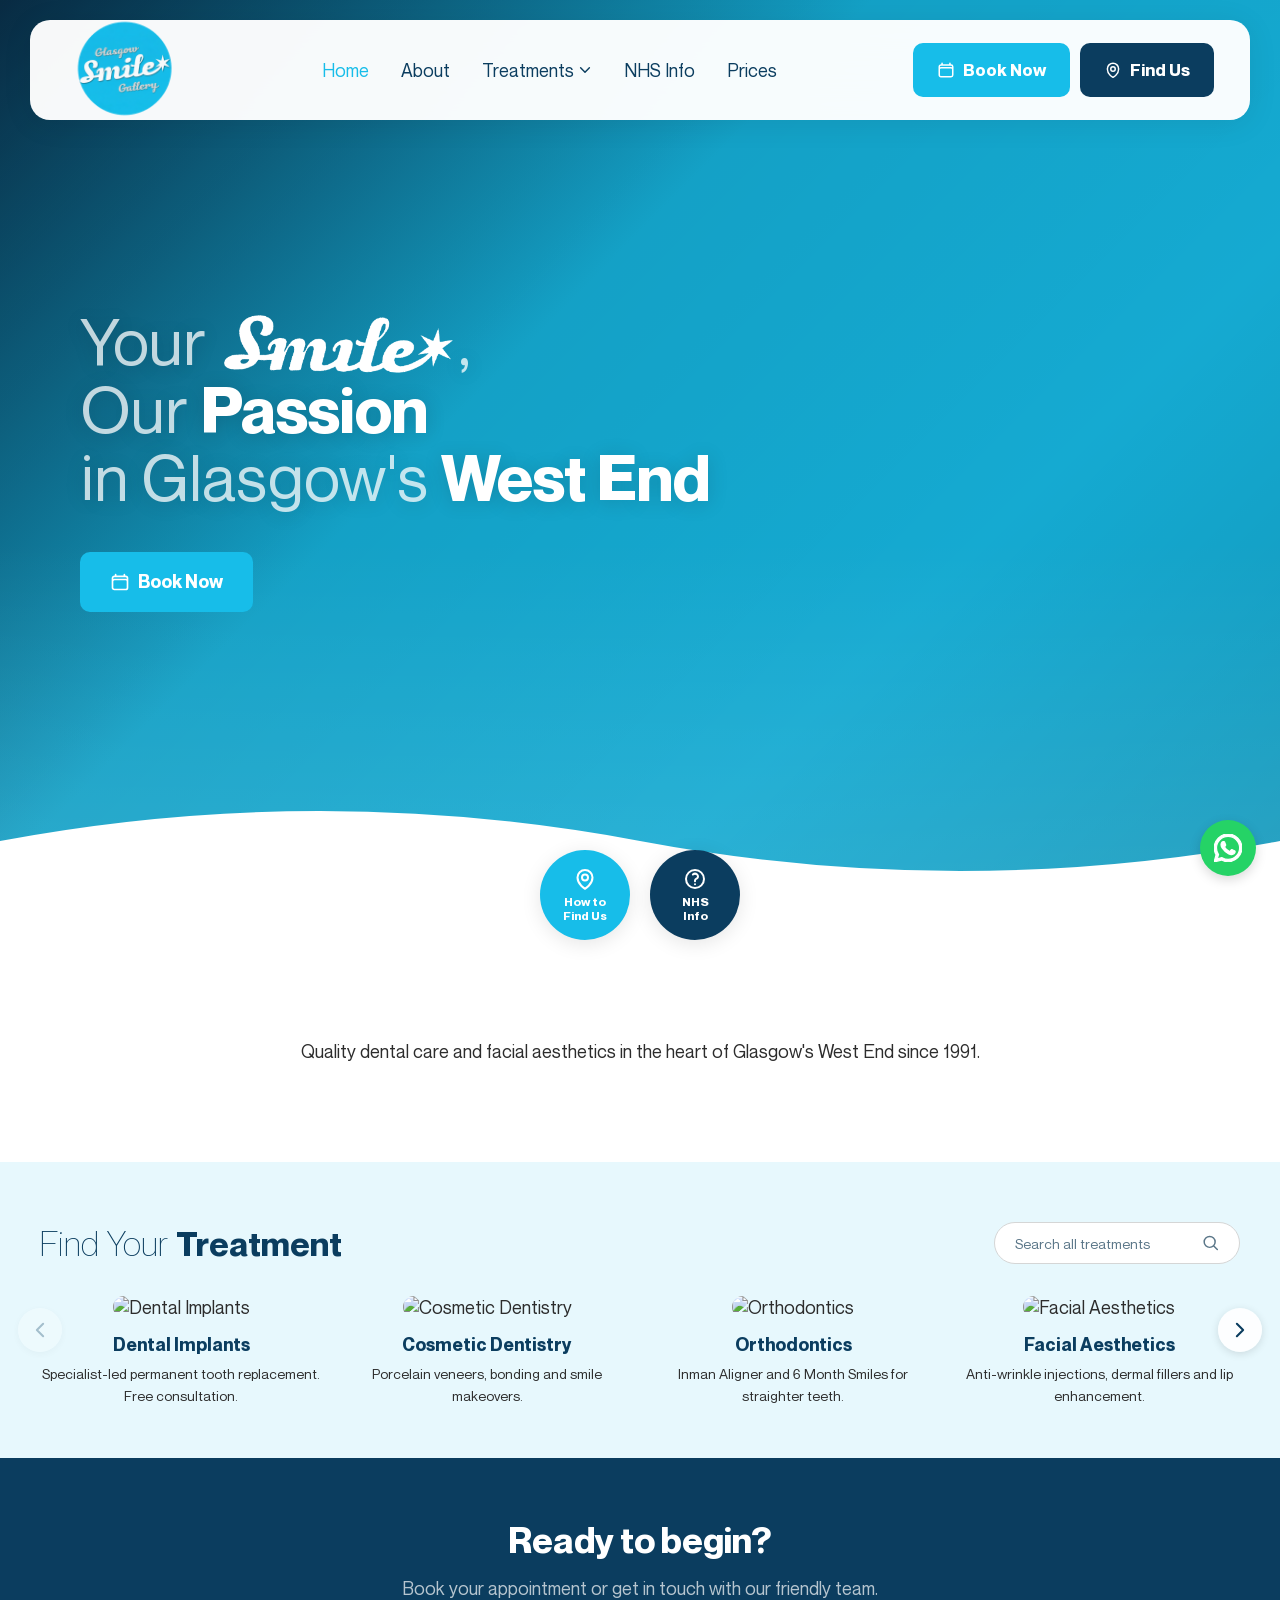
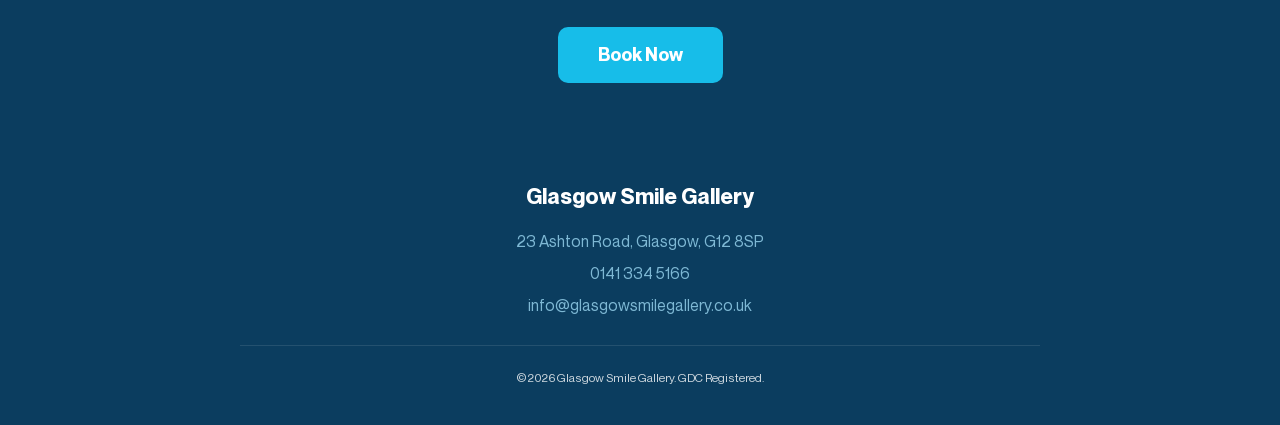
==== commit b12cde9a: "Fix audit issues: remove conflicting inline styles, add team grid CSS - Removed 200-line inline <sty" ====
--- a/index.html
+++ b/index.html
@@ -13,7 +13,7 @@
     <meta property="og:image" content="https://glasgow-smile-gallery-production.up.railway.app/logo.png">
     <link rel="icon" type="image/png" href="favicon.png">
     <link rel="apple-touch-icon" href="apple-touch-icon.png">
-    <link rel="stylesheet" href="styles.css">
+    <link rel="stylesheet" href="styles.css?v=2">
     <script type="application/ld+json">
     {
         "@context": "https://schema.org",
@@ -50,209 +50,13 @@
     }
     </script>
     <style>
-        .hero {
-            min-height: 100vh;
-            display: flex;
-            flex-direction: column;
-            justify-content: center;
-            position: relative;
-            overflow: hidden;
-            background: var(--brand-light);
-        }
-
-        .hero-video {
-            position: absolute;
-            inset: 0;
-            z-index: 0;
-            pointer-events: none;
-            overflow: hidden;
-            background: var(--brand-light);
-        }
-
-        .hero-video video {
-            position: absolute;
-            top: 0;
-            left: 0;
-            width: 100%;
-            height: 100%;
-            object-fit: cover;
-            opacity: 0;
-            transition: opacity 1.2s ease-in-out;
-        }
-
-        .hero-video video.active {
-            opacity: 1;
-        }
-
-        .hero-overlay {
-            position: absolute;
-            inset: 0;
-            z-index: 1;
-            background:
-                linear-gradient(135deg,
-                    rgba(0, 0, 0, 0.30) 0%,
-                    rgba(0, 0, 0, 0.15) 40%,
-                    rgba(0, 0, 0, 0.10) 70%,
-                    rgba(0, 0, 0, 0.20) 100%
-                );
-        }
-
-        .hero-curve {
-            position: absolute;
-            bottom: -1px;
-            left: 0;
-            right: 0;
-            z-index: 3;
-            line-height: 0;
-        }
-
-        .hero-curve svg {
-            display: block;
-            width: 100%;
-            height: 120px;
-        }
-
-        .hero-content {
-            position: relative;
-            z-index: 2;
-            max-width: 1200px;
-            margin: 0 auto;
-            padding: 140px 40px 120px;
-            width: 100%;
-        }
-
-        .hero h1 {
-            font-family: var(--font-body);
-            font-size: clamp(36px, 5vw, 66px);
-            font-weight: 400;
-            line-height: 1.06;
-            color: rgba(255, 255, 255, 0.75);
-            max-width: 600px;
-            margin-bottom: 40px;
-            text-shadow: 0 2px 20px rgba(0, 0, 0, 0.15);
-        }
-
-        .hero h1 strong {
-            color: #FFFFFF;
-            font-weight: 700;
-        }
-
+        /* Glasgow-specific: inline smile image in hero h1 */
         .logo-smile {
             display: inline-block;
             height: 0.9em;
             width: auto;
             vertical-align: -0.12em;
             margin: 0 0.08em;
-        }
-
-        .btn-hero {
-            background: var(--brand-dark);
-            color: white;
-            border: none;
-            border-radius: 10px;
-            padding: 0 30px;
-            height: 60px;
-            font-size: 18px;
-            font-weight: 700;
-        }
-
-        .btn-hero:hover {
-            background: #072C44;
-            transform: translateY(-2px);
-            box-shadow: 0 6px 20px rgba(0, 0, 0, 0.3);
-        }
-
-        .curve-circles {
-            display: flex;
-            justify-content: center;
-            gap: 20px;
-            position: relative;
-            z-index: 4;
-            margin-top: -50px;
-            padding: 0 40px;
-        }
-
-        .curve-circle-link {
-            display: flex;
-            flex-direction: column;
-            align-items: center;
-            gap: 8px;
-            text-decoration: none;
-            transition: transform 0.25s;
-        }
-
-        .curve-circle-link:hover { transform: translateY(-4px); }
-
-        .curve-circle {
-            width: 90px;
-            height: 90px;
-            border-radius: 50%;
-            display: flex;
-            flex-direction: column;
-            align-items: center;
-            justify-content: center;
-            color: white;
-            font-family: var(--font-body);
-            font-size: 12px;
-            font-weight: 700;
-            text-align: center;
-            line-height: 1.2;
-            box-shadow: 0 4px 20px rgba(0, 0, 0, 0.1);
-        }
-
-        .curve-circle.blue { background: #17BDE9; }
-        .curve-circle.dark { background: #0B3D5F; }
-
-        .curve-circle svg {
-            width: 24px;
-            height: 24px;
-            margin-bottom: 4px;
-        }
-
-        .hero::after {
-            content: '';
-            position: absolute;
-            bottom: 0;
-            left: 0;
-            right: 0;
-            height: 40%;
-            z-index: 1;
-            background: linear-gradient(to top, rgba(255, 255, 255, 0.15) 0%, transparent 100%);
-            pointer-events: none;
-        }
-
-        .tagline {
-            text-align: center;
-            padding: 40px 40px 60px;
-            position: relative;
-            z-index: 1;
-            background: var(--brand-white);
-        }
-
-        .tagline p {
-            font-family: var(--font-body);
-            font-size: clamp(18px, 2.5vw, 24px);
-            font-weight: 400;
-            color: var(--brand-text);
-            max-width: 600px;
-            margin: 0 auto;
-            line-height: 1.6;
-        }
-
-        @media (max-width: 768px) {
-            .hero-content { padding: 120px 24px 100px; }
-            .hero h1 { font-size: 36px; }
-            .hero-curve svg { height: 60px; }
-            .curve-circles { margin-top: -35px; gap: 12px; }
-            .curve-circle { width: 75px; height: 75px; font-size: 10px; }
-            .curve-circle svg { width: 20px; height: 20px; }
-            .treatment-carousel { padding: 50px 16px 30px; }
-            .carousel-card { flex: 0 0 180px; padding: 20px 16px; }
-            .tagline { padding: 30px 24px 100px; }
-        }
-
-        @media (max-width: 480px) {
-            .hero h1 { font-size: 30px; }
         }
     </style>
 </head>
--- a/styles.css
+++ b/styles.css
@@ -1000,6 +1000,53 @@
     color: var(--brand-muted);
     margin-bottom: 24px;
     line-height: 1.7;
+}
+
+/* ── TEAM WITH PHOTOS (Glasgow-specific) ── */
+.team-photo-grid {
+    display: grid;
+    grid-template-columns: repeat(auto-fill, minmax(220px, 1fr));
+    gap: 28px;
+    margin: 30px 0;
+}
+
+.team-photo-card {
+    text-align: center;
+}
+
+.team-photo {
+    width: 160px;
+    height: 160px;
+    border-radius: 50%;
+    object-fit: cover;
+    object-position: center top;
+    margin: 0 auto 16px;
+    display: block;
+    border: 4px solid var(--brand-light);
+}
+
+.team-photo-card h3 {
+    font-family: var(--font-body);
+    font-size: 18px;
+    font-weight: 700;
+    color: var(--brand-dark);
+    margin-bottom: 4px;
+}
+
+.team-photo-card .team-role {
+    font-family: var(--font-body);
+    font-size: 14px;
+    font-weight: 400;
+    color: var(--brand-primary);
+    margin-bottom: 8px;
+}
+
+.team-photo-card .team-bio {
+    font-family: var(--font-body);
+    font-size: 14px;
+    font-weight: 400;
+    color: var(--brand-muted);
+    line-height: 1.6;
 }
 
 /* ── FOOTER ── */
